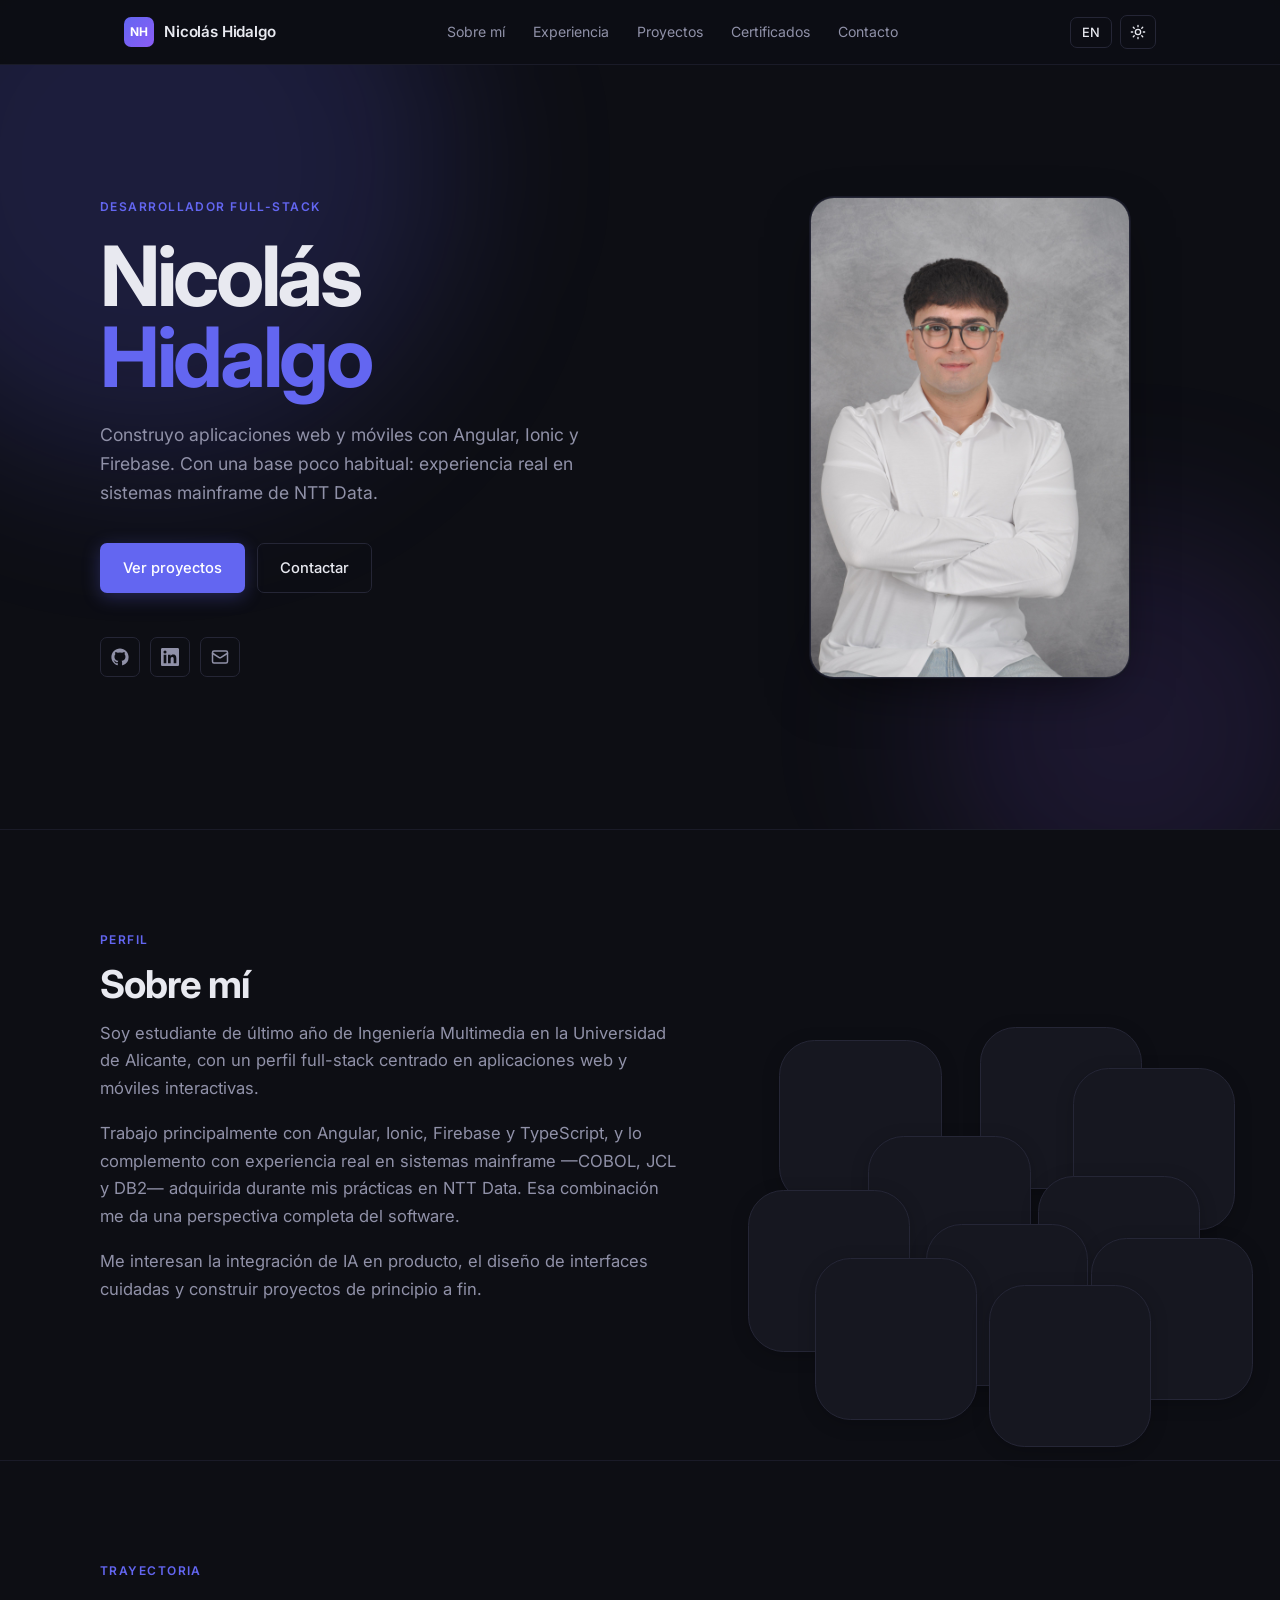
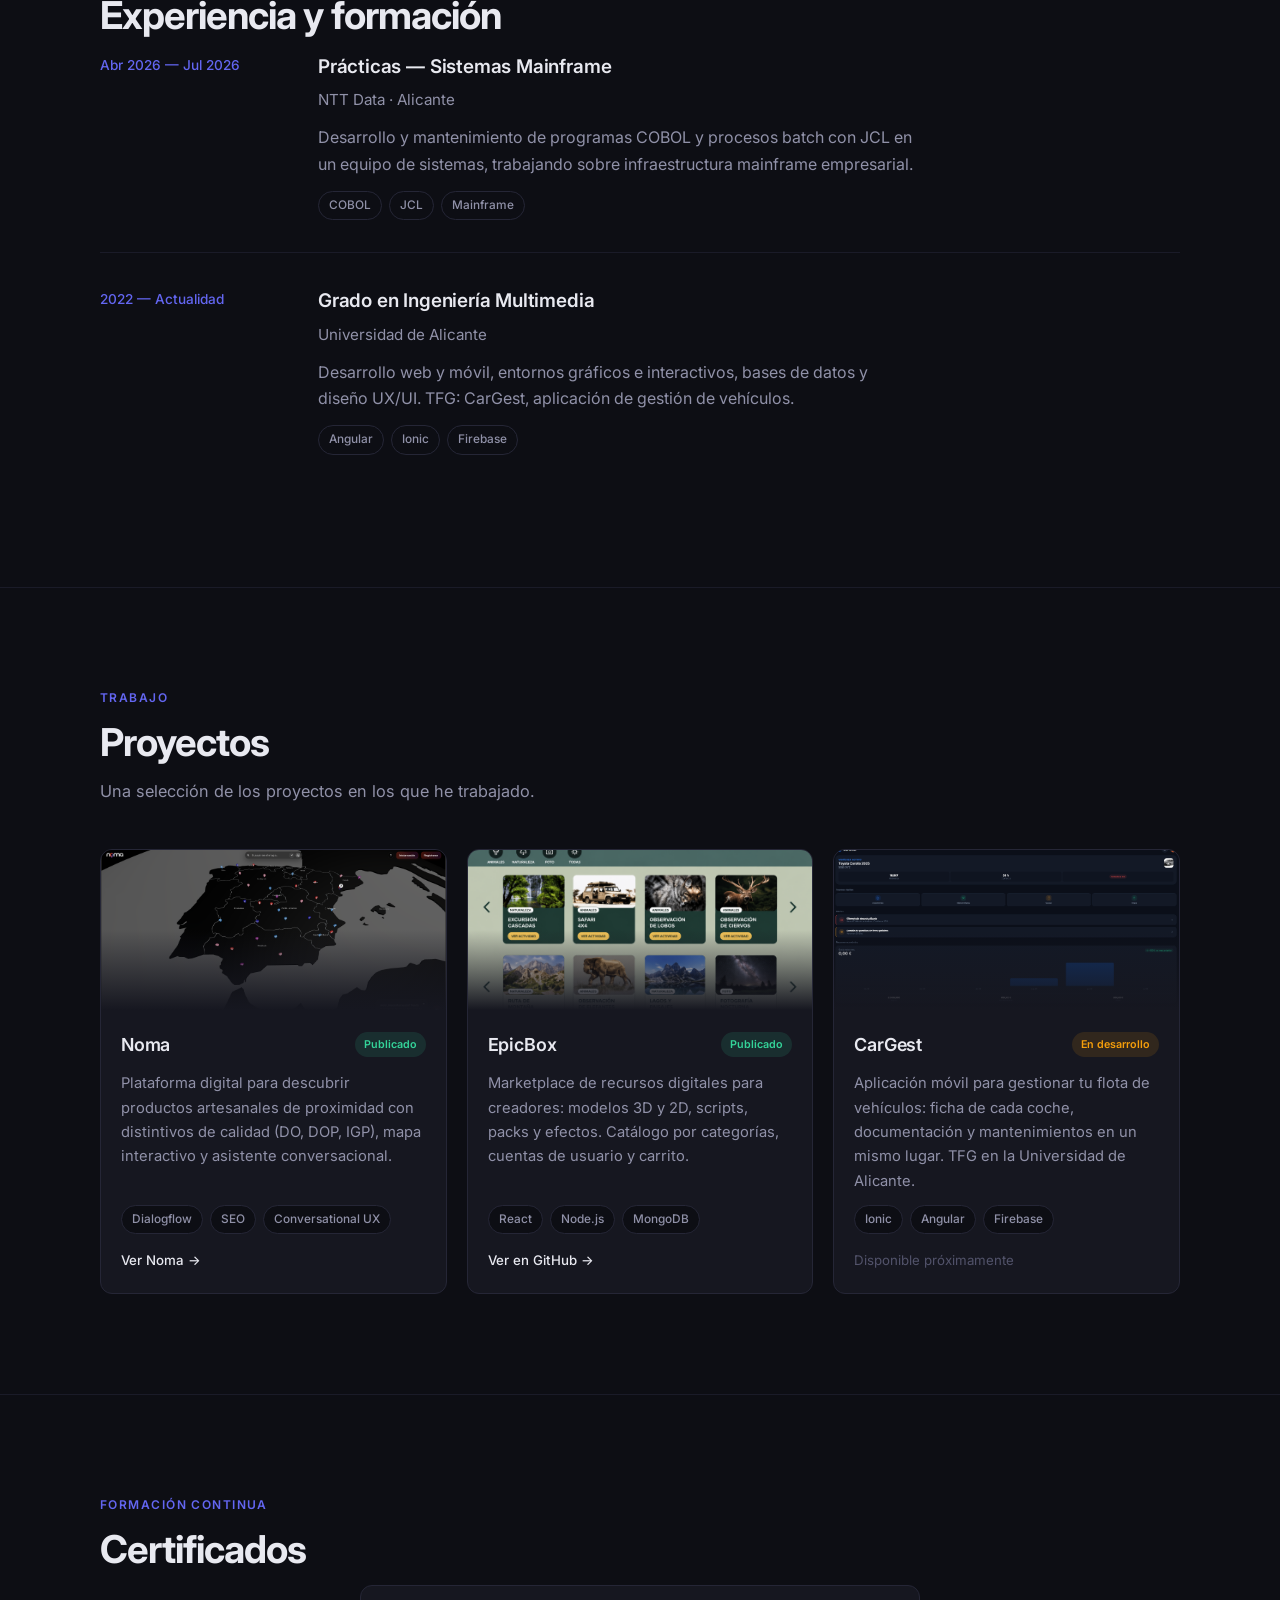
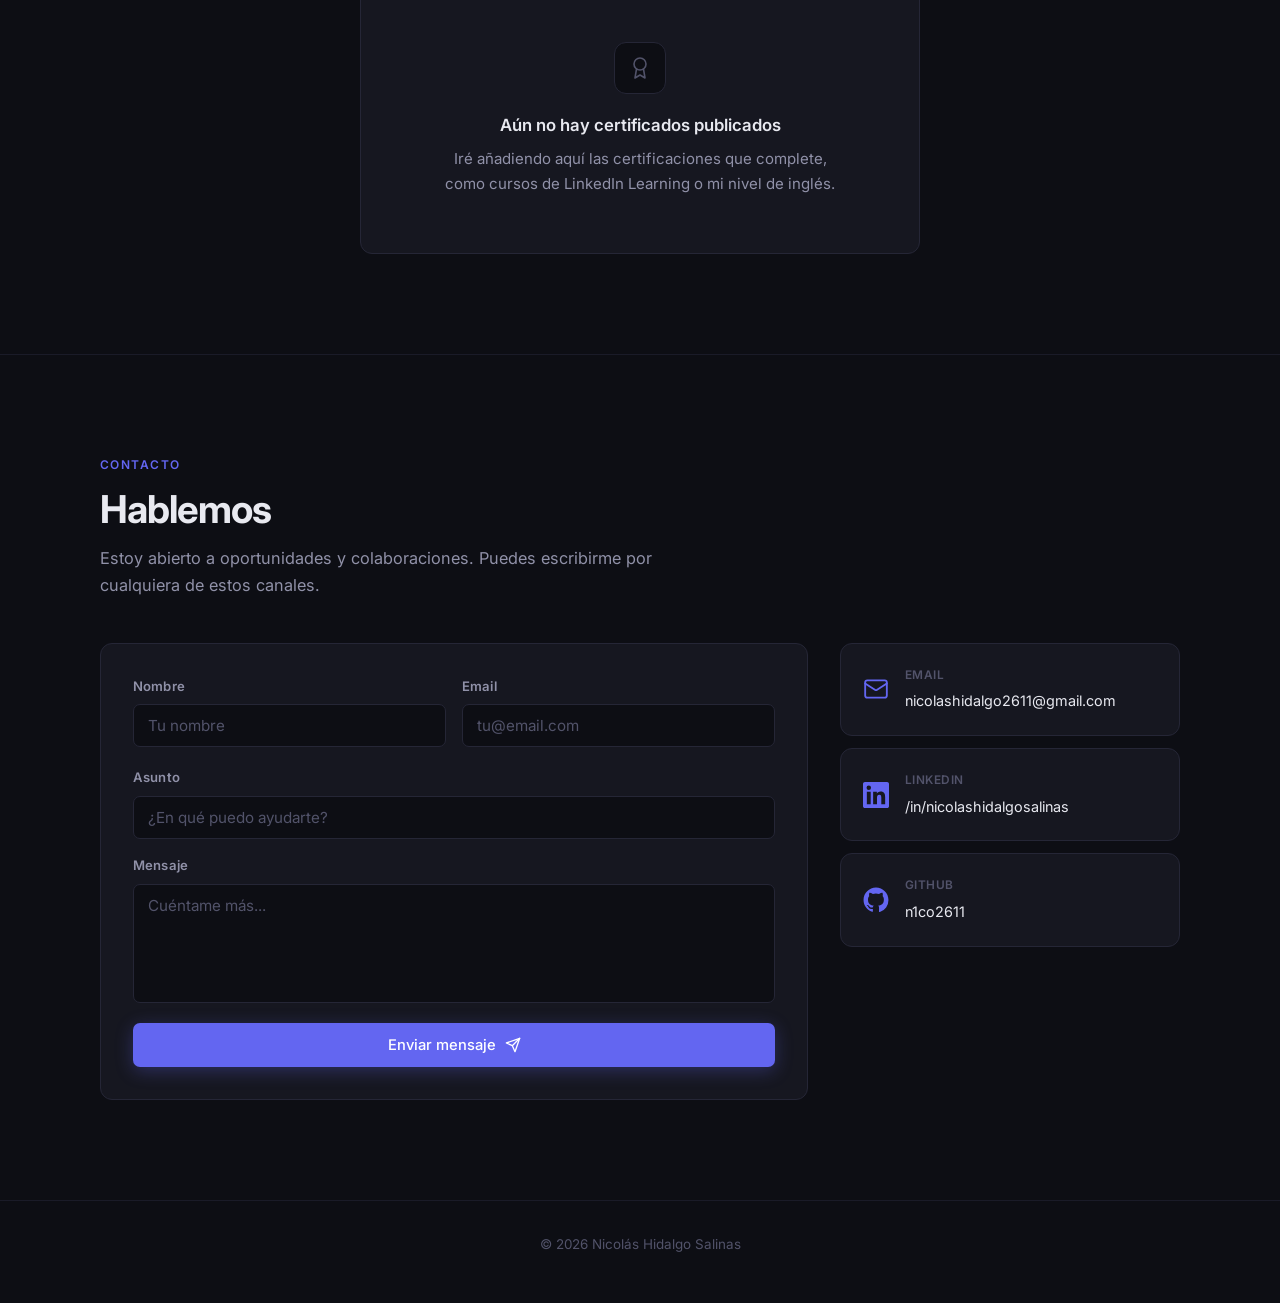
==== index.html @ bcf2bc81 "Merge branch 'main' of https://github.com/n1co2611/n1co2611.github.io" ====
<!DOCTYPE html>
<html lang="es" data-theme="dark">
<head>
<meta charset="UTF-8">
<meta name="viewport" content="width=device-width, initial-scale=1.0">
<title>Nicolás Hidalgo — Desarrollador Full-Stack</title>
<meta name="description" content="Portfolio de Nicolás Hidalgo Salinas, desarrollador full-stack. Angular, Ionic, Firebase, TypeScript y sistemas mainframe.">
<link rel="preconnect" href="https://fonts.googleapis.com">
<link rel="preconnect" href="https://fonts.gstatic.com" crossorigin>
<link href="https://fonts.googleapis.com/css2?family=Inter:ital,opsz,wght@0,14..32,400;0,14..32,500;0,14..32,600;0,14..32,700;1,14..32,400&display=swap" rel="stylesheet">
<link rel="stylesheet" href="styles.css">
<link rel="icon" type="image/svg+xml" href="data:image/svg+xml,%3Csvg xmlns='http://www.w3.org/2000/svg' viewBox='0 0 32 32'%3E%3Crect width='32' height='32' rx='8' fill='%2318181b'/%3E%3Ctext x='16' y='22' font-family='Inter,sans-serif' font-size='14' font-weight='700' fill='%23fafafa' text-anchor='middle'%3ENH%3C/text%3E%3C/svg%3E">
</head>
<body>

<a class="skip-link" href="#main">Saltar al contenido</a>

<header class="nav" id="nav">
  <div class="nav-inner">
    <a href="#top" class="nav-logo" aria-label="Inicio">
      <span class="nav-mono">NH</span>
      <span class="nav-name">Nicolás Hidalgo</span>
    </a>
    <nav class="nav-links" aria-label="Navegación principal">
      <a href="#about" data-i18n="nav.about">Sobre mí</a>
      <a href="#experience" data-i18n="nav.experience">Experiencia</a>
      <a href="#projects" data-i18n="nav.projects">Proyectos</a>
      <a href="#certificates" data-i18n="nav.certificates">Certificados</a>
      <a href="#contact" data-i18n="nav.contact">Contacto</a>
    </nav>
    <div class="nav-controls">
      <button id="lang-toggle" class="ctrl-btn" type="button" aria-label="Cambiar idioma"><span data-lang-label>EN</span></button>
      <button id="theme-toggle" class="ctrl-btn icon-btn" type="button" aria-label="Cambiar tema">
        <svg class="icon-sun" viewBox="0 0 24 24" fill="none" stroke="currentColor" stroke-width="2" stroke-linecap="round"><circle cx="12" cy="12" r="4"/><path d="M12 2v2M12 20v2M4.93 4.93l1.41 1.41M17.66 17.66l1.41 1.41M2 12h2M20 12h2M4.93 19.07l1.41-1.41M17.66 6.34l1.41-1.41"/></svg>
        <svg class="icon-moon" viewBox="0 0 24 24" fill="none" stroke="currentColor" stroke-width="2" stroke-linecap="round" stroke-linejoin="round"><path d="M21 12.79A9 9 0 1 1 11.21 3 7 7 0 0 0 21 12.79z"/></svg>
      </button>
      <button id="nav-toggle" class="ctrl-btn icon-btn nav-burger" type="button" aria-label="Abrir menú" aria-expanded="false">
        <svg viewBox="0 0 24 24" fill="none" stroke="currentColor" stroke-width="2" stroke-linecap="round"><path d="M3 6h18M3 12h18M3 18h18"/></svg>
      </button>
    </div>
  </div>
  <nav class="nav-links-mobile" id="nav-links-mobile" aria-label="Navegación móvil">
    <a href="#about" data-i18n="nav.about">Sobre mí</a>
    <a href="#experience" data-i18n="nav.experience">Experiencia</a>
    <a href="#projects" data-i18n="nav.projects">Proyectos</a>
    <a href="#certificates" data-i18n="nav.certificates">Certificados</a>
    <a href="#contact" data-i18n="nav.contact">Contacto</a>
  </nav>
</header>

<main id="main">

  <!-- HERO -->
  <section class="hero" id="top">
    <div class="hero-inner">
      <div class="hero-text animate-hero-text">
        <p class="eyebrow hero-eyebrow" data-i18n="hero.eyebrow">Desarrollador Full-Stack</p>
        <h1 class="hero-title">Nicolás<br><span class="hero-title-accent">Hidalgo</span></h1>
        <p class="hero-tagline" data-i18n="hero.tagline">Construyo aplicaciones web y móviles con Angular, Ionic y Firebase. Con una base poco habitual: experiencia real en sistemas mainframe de NTT Data.</p>
        <div class="hero-actions">
          <a href="#projects" class="btn btn-primary" data-i18n="hero.cta_projects">Ver proyectos</a>
          <a href="#contact" class="btn btn-outline" data-i18n="hero.cta_contact">Contactar</a>
        </div>
        <div class="hero-socials">
          <a href="https://github.com/n1co2611" target="_blank" rel="noopener noreferrer" aria-label="GitHub">
            <svg viewBox="0 0 24 24" fill="currentColor"><path d="M12 .5C5.65.5.5 5.65.5 12c0 5.09 3.29 9.4 7.86 10.93.57.1.78-.25.78-.55 0-.27-.01-1.17-.02-2.12-3.2.7-3.88-1.35-3.88-1.35-.52-1.33-1.28-1.68-1.28-1.68-1.04-.71.08-.7.08-.7 1.15.08 1.76 1.18 1.76 1.18 1.02 1.75 2.68 1.25 3.33.95.1-.74.4-1.25.72-1.53-2.55-.29-5.23-1.28-5.23-5.7 0-1.26.45-2.29 1.18-3.1-.12-.29-.51-1.46.11-3.04 0 0 .96-.31 3.16 1.18a10.9 10.9 0 0 1 5.75 0c2.2-1.49 3.16-1.18 3.16-1.18.62 1.58.23 2.75.11 3.04.74.81 1.18 1.84 1.18 3.1 0 4.43-2.69 5.41-5.25 5.69.41.36.78 1.08.78 2.17 0 1.57-.01 2.83-.01 3.22 0 .3.21.66.79.55A11.5 11.5 0 0 0 23.5 12C23.5 5.65 18.35.5 12 .5Z"/></svg>
          </a>
          <a href="https://www.linkedin.com/in/nicolashidalgosalinas" target="_blank" rel="noopener noreferrer" aria-label="LinkedIn">
            <svg viewBox="0 0 24 24" fill="currentColor"><path d="M20.45 20.45h-3.55v-5.57c0-1.33-.02-3.03-1.85-3.03-1.85 0-2.14 1.44-2.14 2.94v5.66H9.36V9h3.41v1.56h.05c.48-.9 1.63-1.85 3.36-1.85 3.6 0 4.27 2.37 4.27 5.45v6.29ZM5.34 7.43a2.06 2.06 0 1 1 0-4.12 2.06 2.06 0 0 1 0 4.12ZM7.11 20.45H3.56V9h3.55v11.45ZM22.22 0H1.77C.79 0 0 .77 0 1.73v20.54C0 23.23.79 24 1.77 24h20.45c.98 0 1.78-.77 1.78-1.73V1.73C24 .77 23.2 0 22.22 0Z"/></svg>
          </a>
          <a href="#contact" aria-label="Contacto">
            <svg viewBox="0 0 24 24" fill="none" stroke="currentColor" stroke-width="2" stroke-linecap="round" stroke-linejoin="round"><rect x="2" y="4" width="20" height="16" rx="2"/><path d="m22 7-8.97 5.7a1.94 1.94 0 0 1-2.06 0L2 7"/></svg>
          </a>
        </div>
      </div>

      <div class="hero-photo animate-hero-photo">
        <div class="photo-frame">
          <img src="img/perfil.png" alt="Nicolás Hidalgo">
        </div>
      </div>
    </div>
  </section>

  <!-- ABOUT -->
  <section class="section" id="about">
    <div class="section-inner">
      <p class="eyebrow reveal">Perfil</p>
      <h2 class="section-title reveal" data-i18n="about.title">Sobre mí</h2>
      <div class="about-grid">
        <div class="about-copy reveal">
          <p data-i18n="about.p1">Soy estudiante de último año de Ingeniería Multimedia en la Universidad de Alicante, con un perfil full-stack centrado en aplicaciones web y móviles interactivas.</p>
          <p data-i18n="about.p2">Trabajo principalmente con Angular, Ionic, Firebase y TypeScript, y lo complemento con experiencia real en sistemas mainframe —COBOL, JCL y DB2— adquirida durante mis prácticas en NTT Data. Esa combinación me da una perspectiva completa del software.</p>
          <p data-i18n="about.p3">Me interesan la integración de IA en producto, el diseño de interfaces cuidadas y construir proyectos de principio a fin.</p>
        </div>
        <div class="tech-bubble-wrap reveal" aria-label="Tecnologías">
          <div class="tech-bubble" style="--s:68px;--x:10%;--y:6%"  title="Angular">
            <svg viewBox="0 0 24 24" xmlns="http://www.w3.org/2000/svg"><path d="M9.931 12.645h4.138l-2.07-4.908m0-7.737L.68 3.982l1.726 14.771L12 24l9.586-5.243 1.728-14.771z" fill="#dd1b16"/><path d="M12 .0L12 24l9.585-5.243 1.728-14.771z" fill="#c3160a"/><path d="M11.998 3.158L7.952 13.2H9.41l.804-2.008h3.572l.803 2.008h1.457zm.001 3.809l1.32 3.124h-2.64z" fill="#fff"/></svg>
          </div>
          <div class="tech-bubble" style="--s:58px;--x:55%;--y:2%"  title="React">
            <svg viewBox="0 0 24 24" xmlns="http://www.w3.org/2000/svg"><circle cx="12" cy="11.245" r="1.785" fill="#61dafb"/><path d="M7.002 14.794l-.395-.101c-2.934-.741-4.607-2.017-4.607-3.447s1.673-2.706 4.607-3.447l.395-.101.111.391a28.958 28.958 0 0 0 1.136 3.057 28.964 28.964 0 0 0-1.136 3.057l-.111.391zm.577-6.09c-2.341.623-3.761 1.617-3.761 2.642s1.42 2.019 3.761 2.642a29.742 29.742 0 0 1 1.023-2.642 29.742 29.742 0 0 1-1.023-2.642zm9.419 6.09l-.111-.391a28.964 28.964 0 0 0-1.136-3.057 28.958 28.958 0 0 0 1.136-3.057l.111-.391.395.101c2.934.741 4.607 2.017 4.607 3.447s-1.673 2.706-4.607 3.447l-.395.101zm-.577-6.09a29.742 29.742 0 0 1-1.023 2.642 29.742 29.742 0 0 1 1.023 2.642c2.341-.623 3.761-1.617 3.761-2.642s-1.42-2.019-3.761-2.642zm-9.997 7.439l-.274-.333c-1.832-2.226-2.637-4.316-2.189-5.629.448-1.313 2.411-2.027 5.327-1.968l.407.009-.034.407a29.065 29.065 0 0 0 0 3.24l.034.407-.407.009c-2.916.059-4.879-.655-5.327-1.968l.463-.142zm.736-6.43c-2.328.126-3.766.84-4.004 1.556-.238.715.575 2.21 2.338 3.688a30.39 30.39 0 0 1 .073-2.55 30.39 30.39 0 0 1-.407-2.694zm9.258 6.43l-.463-.142c.448-1.313 2.411-2.027 5.327-1.968l.407.009-.034.407c.023.537.035 1.08.035 1.62s-.012 1.083-.035 1.62l-.034.407-.407.009c-2.916.059-4.879-.655-5.327-1.968zm.736-6.43a30.39 30.39 0 0 1-.407 2.694 30.39 30.39 0 0 1 .073 2.55c1.763-1.478 2.576-2.973 2.338-3.688-.238-.716-1.676-1.43-4.004-1.556zM8.098 16.85l-.111-.391a28.964 28.964 0 0 1-1.136-3.057 28.958 28.958 0 0 1 1.136-3.057l.111-.391.395.101c2.934.741 4.607 2.017 4.607 3.447s-1.673 2.706-4.607 3.447l-.395.101zm.577-6.09a29.742 29.742 0 0 0-1.023 2.642A29.742 29.742 0 0 0 8.675 16.044c2.341-.623 3.761-1.617 3.761-2.642s-1.42-2.019-3.761-2.642z" fill="#61dafb"/></svg>
          </div>
          <div class="tech-bubble" style="--s:74px;--x:76%;--y:14%" title="TypeScript">
            <svg viewBox="0 0 24 24" xmlns="http://www.w3.org/2000/svg"><rect width="24" height="24" rx="3" fill="#3178c6"/><path d="M13.5 15.5v1.6c.4.2.9.4 1.4.5.6.1 1.1.2 1.7.2.6 0 1.1-.1 1.6-.2.5-.1.9-.3 1.3-.6.4-.3.6-.6.8-1 .2-.4.3-.9.3-1.5 0-.4-.1-.8-.2-1.1-.1-.3-.3-.6-.6-.9-.3-.3-.6-.5-1-.7-.4-.2-.8-.4-1.3-.6-.4-.1-.7-.3-1-.4-.3-.1-.5-.3-.7-.4-.2-.1-.3-.3-.4-.4-.1-.2-.1-.3-.1-.5 0-.2 0-.3.1-.5.1-.1.2-.3.3-.3.1-.1.3-.2.5-.2.2-.1.4-.1.6-.1.2 0 .4 0 .6.1.2 0 .4.1.6.2.2.1.4.2.5.3.2.1.3.2.4.3V9.1c-.3-.2-.7-.3-1.1-.4-.4-.1-.9-.1-1.4-.1-.6 0-1.1.1-1.5.2-.5.1-.9.3-1.2.6-.3.3-.6.6-.8 1-.2.4-.3.9-.3 1.4 0 .7.2 1.3.6 1.8.4.5 1 .9 1.8 1.2.4.2.8.3 1.1.5.3.1.6.3.8.4.2.2.4.3.5.5.1.2.2.4.2.6 0 .2 0 .4-.1.5-.1.2-.2.3-.4.4-.2.1-.3.2-.6.2-.2.1-.4.1-.7.1-.5 0-1-.1-1.5-.3-.4-.3-.8-.5-1.1-.8zm-4.3-6.1H6V7.9h9v1.5h-3.2V18h-2.6z" fill="#fff"/></svg>
          </div>
          <div class="tech-bubble" style="--s:54px;--x:30%;--y:34%" title="Ionic">
            <svg viewBox="0 0 24 24" xmlns="http://www.w3.org/2000/svg"><path d="M12 0C5.372 0 0 5.372 0 12s5.372 12 12 12 12-5.372 12-12S18.628 0 12 0zm0 21.6A9.6 9.6 0 1 1 12 2.4a9.6 9.6 0 0 1 0 19.2zm3.43-13.693a1.257 1.257 0 1 1-2.514 0 1.257 1.257 0 0 1 2.514 0zM12 7.2a4.8 4.8 0 1 0 0 9.6 4.8 4.8 0 0 0 0-9.6zm0 7.68a2.88 2.88 0 1 1 0-5.76 2.88 2.88 0 0 1 0 5.76z" fill="#3880ff"/></svg>
          </div>
          <div class="tech-bubble" style="--s:70px;--x:3%;--y:50%"  title="Firebase">
            <svg viewBox="0 0 24 24" xmlns="http://www.w3.org/2000/svg"><path d="M3.89 15.672L6.255.461A.542.542 0 0 1 7.27.289L9.613 4.9 3.89 15.672zm16.794 3.692l-2.972-18.15a.54.54 0 0 0-.27-.288.534.534 0 0 0-.38-.044l-2.3.604 6.185 10.898-.263 6.98zM3.89 15.672l7.302 4.213a1.56 1.56 0 0 0 1.524 0l7.968-4.594-11.49-6.577zm10.306-11.77L9.613 4.9l4.583 8.072 4.414-7.784z" fill="#ffca28"/><path d="M3.89 15.672l7.302 4.213a1.56 1.56 0 0 0 1.524 0l7.968-4.594-11.49-6.577z" fill="#ffa000"/></svg>
          </div>
          <div class="tech-bubble" style="--s:60px;--x:68%;--y:46%" title="Node.js">
            <svg viewBox="0 0 24 24" xmlns="http://www.w3.org/2000/svg"><path d="M12 21.985c-.275 0-.532-.074-.772-.202l-2.439-1.448c-.365-.203-.182-.277-.072-.314.496-.165.588-.201 1.101-.493.056-.027.129-.015.185.016l1.87 1.108c.073.036.166.036.228 0l7.285-4.207c.073-.036.118-.11.118-.191V7.768c0-.083-.045-.155-.12-.194l-7.283-4.202a.214.214 0 0 0-.227 0L4.59 7.574c-.073.04-.12.113-.12.194v8.408c0 .083.047.154.12.194l1.994 1.152c1.084.541 1.748-.096 1.748-.735V8.733c0-.12.093-.214.214-.214h.922c.118 0 .213.094.213.214v8.054c0 1.435-.785 2.271-2.147 2.271-.421 0-.75 0-1.677-.453l-1.911-1.099A1.54 1.54 0 0 1 3.18 16.18V7.768c0-.554.295-1.066.772-1.344l7.285-4.21a1.592 1.592 0 0 1 1.539 0l7.285 4.21c.478.278.772.79.772 1.344v8.412c0 .554-.294 1.064-.772 1.342l-7.285 4.21a1.524 1.524 0 0 1-.776.253z" fill="#339933"/></svg>
          </div>
          <div class="tech-bubble" style="--s:52px;--x:43%;--y:60%" title="MongoDB">
            <svg viewBox="0 0 24 24" xmlns="http://www.w3.org/2000/svg"><path d="M17.193 9.555c-1.264-5.58-4.252-7.414-4.573-8.115-.28-.394-.53-.954-.735-1.44-.036.495-.055.685-.523 1.184-.723.566-4.438 3.682-4.74 10.02-.282 5.912 4.27 9.435 4.888 9.884l.07.05A73.49 73.49 0 0 1 11.91 24h.481c.114-1.032.284-2.056.51-3.07.417-.296.604-.463.85-.693a11.342 11.342 0 0 0 3.639-8.464c.01-.814-.103-1.662-.197-2.218zm-5.336 8.195s0-8.291.275-8.29c.213 0 .49 10.695.49 10.695-.381-.045-.765-1.76-.765-2.405z" fill="#47a248"/></svg>
          </div>
          <div class="tech-bubble" style="--s:62px;--x:80%;--y:64%" title="Git">
            <svg viewBox="0 0 24 24" xmlns="http://www.w3.org/2000/svg"><path d="M23.546 10.93L13.067.452c-.604-.603-1.582-.603-2.188 0L8.708 2.627l2.76 2.76c.645-.215 1.379-.07 1.889.441.516.515.658 1.258.438 1.9l2.658 2.66c.645-.223 1.387-.078 1.9.435.721.72.721 1.884 0 2.604-.719.719-1.881.719-2.6 0-.539-.541-.674-1.337-.404-1.996L12.86 8.955v6.525c.176.086.342.203.488.348.713.721.713 1.883 0 2.6-.719.721-1.889.721-2.609 0-.719-.719-.719-1.879 0-2.598.182-.18.387-.316.605-.406V8.835c-.217-.091-.424-.222-.605-.406-.545-.547-.676-1.342-.396-2.009L7.636 3.7.45 10.881c-.6.605-.6 1.584 0 2.189l10.48 10.477c.604.604 1.582.604 2.186 0l10.43-10.43c.605-.603.605-1.582 0-2.187" fill="#f05032"/></svg>
          </div>
          <div class="tech-bubble" style="--s:56px;--x:18%;--y:70%" title="Java">
            <svg viewBox="0 0 24 24" xmlns="http://www.w3.org/2000/svg"><path d="M8.851 18.56s-.917.534.653.714c1.902.218 2.874.187 4.969-.211 0 0 .552.346 1.321.646-4.699 2.013-10.633-.118-6.943-1.149zm-.745-3.137s-1.028.761.542.924c2.032.209 3.636.227 6.413-.308 0 0 .384.389.987.602-5.679 1.661-12.007.13-7.942-1.218zm4.84-5.228c1.158 1.333-.304 2.533-.304 2.533s2.939-1.518 1.589-3.418c-1.261-1.772-2.228-2.652 3.007-5.688 0-.001-8.216 2.051-4.292 6.573zm6.538 11.56s.679.559-.747.991c-2.712.822-11.288 1.069-13.669.033-.856-.373.75-.89 1.254-.998.527-.114.828-.093.828-.093-.953-.671-6.156 1.317-2.643 1.887 9.58 1.553 17.462-.7 14.977-1.82zm-8.693-8.894s-4.362 1.036-1.544 1.412c1.189.159 3.561.123 5.77-.062 1.806-.152 3.618-.477 3.618-.477s-.637.272-1.098.587c-4.429 1.165-12.986.623-10.522-.568 2.082-1.006 3.776-.892 3.776-.892zm7.824 7.374c4.503-2.34 2.421-4.589.968-4.285-.355.074-.515.138-.515.138s.132-.207.385-.297c2.875-1.011 5.086 2.981-.928 4.562 0-.001.07-.062.09-.118zM14.401 0s2.494 2.494-2.365 6.33c-3.896 3.077-.888 4.832-.001 6.836-2.274-2.053-3.943-3.858-2.824-5.543 1.646-2.469 6.209-3.666 5.19-7.623zm-4.667 23.924c4.322.277 10.959-.153 11.116-2.198 0 0-.302.775-3.572 1.391-3.688.694-8.239.613-10.937.168 0-.001.553.457 3.393.639z" fill="#007396"/></svg>
          </div>
          <div class="tech-bubble" style="--s:50px;--x:57%;--y:78%" title="Figma">
            <svg viewBox="0 0 24 24" xmlns="http://www.w3.org/2000/svg"><path d="M15.852 8.981h-4.588V0h4.588c2.476 0 4.49 2.014 4.49 4.49s-2.014 4.491-4.49 4.491zm-4.588 0H6.676c-2.476 0-4.49-2.014-4.49-4.49S4.2 0 6.676 0h4.588v8.981zm0 8.518H6.676c-2.476 0-4.49-2.015-4.49-4.491S4.2 8.517 6.676 8.517h4.588v8.982zm4.588.001c-2.476 0-4.49-2.015-4.49-4.491s2.014-4.491 4.49-4.491 4.49 2.015 4.49 4.491-2.014 4.491-4.49 4.491zm-4.589 4.489c0 2.476-2.014 4.49-4.489 4.49-2.476 0-4.49-2.014-4.49-4.49s2.014-4.49 4.49-4.49h4.489v4.49z" fill="#f24e1e"/></svg>
          </div>
        </div>
      </div>
    </div>
  </section>

  <!-- EXPERIENCE -->
  <section class="section" id="experience">
    <div class="section-inner">
      <p class="eyebrow reveal" data-i18n="exp.eyebrow">Trayectoria</p>
      <h2 class="section-title reveal" data-i18n="exp.title">Experiencia y formación</h2>
      <div class="exp-list">
        <article class="exp-item reveal">
          <div class="exp-date" data-i18n="exp.ntt.date">Abr 2026 — Jul 2026</div>
          <div class="exp-body">
            <h3 class="exp-role" data-i18n="exp.ntt.role">Prácticas — Sistemas Mainframe</h3>
            <p class="exp-org">NTT Data · Alicante</p>
            <p class="exp-desc" data-i18n="exp.ntt.desc">Desarrollo y mantenimiento de programas COBOL y procesos batch con JCL en un equipo de sistemas, trabajando sobre infraestructura mainframe empresarial.</p>
            <div class="tags tags-sm"><span class="tag">COBOL</span><span class="tag">JCL</span><span class="tag">Mainframe</span></div>
          </div>
        </article>
        <article class="exp-item reveal">
          <div class="exp-date" data-i18n="exp.uni.date">2022 — Actualidad</div>
          <div class="exp-body">
            <h3 class="exp-role" data-i18n="exp.uni.role">Grado en Ingeniería Multimedia</h3>
            <p class="exp-org">Universidad de Alicante</p>
            <p class="exp-desc" data-i18n="exp.uni.desc">Desarrollo web y móvil, entornos gráficos e interactivos, bases de datos y diseño UX/UI. TFG: CarGest, aplicación de gestión de vehículos.</p>
            <div class="tags tags-sm"><span class="tag">Angular</span><span class="tag">Ionic</span><span class="tag">Firebase</span></div>
          </div>
        </article>
      </div>
    </div>
  </section>

  <!-- PROJECTS -->
  <section class="section" id="projects">
    <div class="section-inner">
      <p class="eyebrow reveal" data-i18n="proj.eyebrow">Trabajo</p>
      <h2 class="section-title reveal" data-i18n="proj.title">Proyectos</h2>
      <p class="section-subtitle reveal" data-i18n="proj.subtitle">Una selección de los proyectos en los que he trabajado.</p>
      <div class="project-grid">

        <article class="project-card reveal">
          <div class="project-img project-img-noma">
            <img src="img/noma.png" alt="Noma">
          </div>
          <div class="project-card-body">
            <div class="project-card-head"><h3>Noma</h3><span class="status-pill status-live" data-i18n="proj.status.live">Publicado</span></div>
            <p data-i18n="proj.noma.desc">Plataforma digital para descubrir productos artesanales de proximidad con distintivos de calidad (DO, DOP, IGP), mapa interactivo y asistente conversacional.</p>
            <div class="tags tags-sm"><span class="tag">Dialogflow</span><span class="tag">SEO</span><span class="tag">Conversational UX</span></div>
            <div class="project-card-links"><a href="https://noma.ovh" target="_blank" rel="noopener noreferrer" data-i18n="proj.link.noma">Ver Noma →</a></div>
          </div>
        </article>

        <article class="project-card reveal">
          <div class="project-img project-img-epicbox">
            <img src="img/epicbox.png" alt="EpicBox">
          </div>
          <div class="project-card-body">
            <div class="project-card-head"><h3>EpicBox</h3><span class="status-pill status-live" data-i18n="proj.status.live">Publicado</span></div>
            <p data-i18n="proj.epicbox.desc">Marketplace de recursos digitales para creadores: modelos 3D y 2D, scripts, packs y efectos. Catálogo por categorías, cuentas de usuario y carrito.</p>
            <div class="tags tags-sm"><span class="tag">React</span><span class="tag">Node.js</span><span class="tag">MongoDB</span></div>
            <div class="project-card-links"><a href="https://github.com/n1co2611/EpicBox" target="_blank" rel="noopener noreferrer" data-i18n="proj.link.github">Ver en GitHub →</a></div>
          </div>
        </article>

        <article class="project-card reveal">
          <div class="project-img project-img-cargest">
            <img src="img/cargest.png" alt="CarGest">
          </div>
          <div class="project-card-body">
            <div class="project-card-head"><h3>CarGest</h3><span class="status-pill status-progress" data-i18n="proj.status.progress">En desarrollo</span></div>
            <p data-i18n="proj.cargest.desc">Aplicación móvil para gestionar tu flota de vehículos: ficha de cada coche, documentación y mantenimientos en un mismo lugar. TFG en la Universidad de Alicante.</p>
            <div class="tags tags-sm"><span class="tag">Ionic</span><span class="tag">Angular</span><span class="tag">Firebase</span></div>
            <div class="project-card-links"><span class="link-disabled" data-i18n="proj.link.soon">Disponible próximamente</span></div>
          </div>
        </article>

      </div>
    </div>
  </section>

  <!-- CERTIFICATES -->
  <section class="section" id="certificates">
    <div class="section-inner">
      <p class="eyebrow reveal" data-i18n="cert.eyebrow">Formación continua</p>
      <h2 class="section-title reveal" data-i18n="cert.title">Certificados</h2>
      <div class="empty-state reveal">
        <div class="empty-icon" aria-hidden="true">
          <svg viewBox="0 0 24 24" fill="none" stroke="currentColor" stroke-width="1.6" stroke-linecap="round" stroke-linejoin="round"><path d="M15.477 12.89 17 22l-5-3-5 3 1.523-9.11"/><circle cx="12" cy="8" r="6"/></svg>
        </div>
        <p class="empty-title" data-i18n="cert.empty.title">Aún no hay certificados publicados</p>
        <p class="empty-desc" data-i18n="cert.empty.desc">Iré añadiendo aquí las certificaciones que complete, como cursos de LinkedIn Learning o mi nivel de inglés.</p>
      </div>
    </div>
  </section>

  <!-- CONTACT -->
  <section class="section" id="contact">
    <div class="section-inner">
      <p class="eyebrow reveal" data-i18n="contact.eyebrow">Contacto</p>
      <h2 class="section-title reveal" data-i18n="contact.title">Hablemos</h2>
      <p class="section-subtitle reveal" data-i18n="contact.subtitle">Estoy abierto a oportunidades y colaboraciones. Escríbeme directamente o por cualquiera de estos canales.</p>

      <div class="contact-layout">
        <!-- Formulario -->
        <div class="contact-form-wrap reveal">
          <form id="contact-form" action="https://formspree.io/f/mvzjyprd" method="POST" novalidate>
            <div class="form-row">
              <div class="form-field">
                <label for="contact-name" data-i18n="form.name">Nombre</label>
                <input type="text" id="contact-name" name="name" required autocomplete="name" data-i18n-placeholder="form.name_ph" placeholder="Tu nombre">
              </div>
              <div class="form-field">
                <label for="contact-email" data-i18n="form.email">Email</label>
                <input type="email" id="contact-email" name="email" required autocomplete="email" data-i18n-placeholder="form.email_ph" placeholder="tu@email.com">
              </div>
            </div>
            <div class="form-field">
              <label for="contact-subject" data-i18n="form.subject">Asunto</label>
              <input type="text" id="contact-subject" name="subject" required data-i18n-placeholder="form.subject_ph" placeholder="¿En qué puedo ayudarte?">
            </div>
            <div class="form-field">
              <label for="contact-message" data-i18n="form.message">Mensaje</label>
              <textarea id="contact-message" name="message" rows="5" required data-i18n-placeholder="form.message_ph" placeholder="Cuéntame más..."></textarea>
            </div>
            <button type="submit" class="btn btn-primary btn-submit">
              <span class="btn-label" data-i18n="form.send">Enviar mensaje</span>
              <svg class="btn-icon" viewBox="0 0 24 24" fill="none" stroke="currentColor" stroke-width="2" stroke-linecap="round" stroke-linejoin="round"><path d="M22 2 11 13"/><path d="M22 2 15 22 11 13 2 9l20-7z"/></svg>
            </button>
            <p class="form-success" id="form-success" data-i18n="form.success">¡Mensaje enviado! Te responderé pronto.</p>
            <p class="form-error" id="form-error" data-i18n="form.error">Algo fue mal. Inténtalo de nuevo o escríbeme directamente.</p>
          </form>
        </div>

        <!-- Canales -->
        <div class="contact-side">
          <a class="contact-card reveal" href="mailto:nicolashidalgo2611@gmail.com">
            <svg viewBox="0 0 24 24" fill="none" stroke="currentColor" stroke-width="1.7" stroke-linecap="round" stroke-linejoin="round"><rect x="2" y="4" width="20" height="16" rx="2"/><path d="m22 7-8.97 5.7a1.94 1.94 0 0 1-2.06 0L2 7"/></svg>
            <div><p class="contact-card-label">Email</p><p class="contact-card-value">nicolashidalgo2611@gmail.com</p></div>
          </a>
          <a class="contact-card reveal" href="https://www.linkedin.com/in/nicolashidalgosalinas" target="_blank" rel="noopener noreferrer">
            <svg viewBox="0 0 24 24" fill="currentColor"><path d="M20.45 20.45h-3.55v-5.57c0-1.33-.02-3.03-1.85-3.03-1.85 0-2.14 1.44-2.14 2.94v5.66H9.36V9h3.41v1.56h.05c.48-.9 1.63-1.85 3.36-1.85 3.6 0 4.27 2.37 4.27 5.45v6.29ZM5.34 7.43a2.06 2.06 0 1 1 0-4.12 2.06 2.06 0 0 1 0 4.12ZM7.11 20.45H3.56V9h3.55v11.45ZM22.22 0H1.77C.79 0 0 .77 0 1.73v20.54C0 23.23.79 24 1.77 24h20.45c.98 0 1.78-.77 1.78-1.73V1.73C24 .77 23.2 0 22.22 0Z"/></svg>
            <div><p class="contact-card-label">LinkedIn</p><p class="contact-card-value">/in/nicolashidalgosalinas</p></div>
          </a>
          <a class="contact-card reveal" href="https://github.com/n1co2611" target="_blank" rel="noopener noreferrer">
            <svg viewBox="0 0 24 24" fill="currentColor"><path d="M12 .5C5.65.5.5 5.65.5 12c0 5.09 3.29 9.4 7.86 10.93.57.1.78-.25.78-.55 0-.27-.01-1.17-.02-2.12-3.2.7-3.88-1.35-3.88-1.35-.52-1.33-1.28-1.68-1.28-1.68-1.04-.71.08-.7.08-.7 1.15.08 1.76 1.18 1.76 1.18 1.02 1.75 2.68 1.25 3.33.95.1-.74.4-1.25.72-1.53-2.55-.29-5.23-1.28-5.23-5.7 0-1.26.45-2.29 1.18-3.1-.12-.29-.51-1.46.11-3.04 0 0 .96-.31 3.16 1.18a10.9 10.9 0 0 1 5.75 0c2.2-1.49 3.16-1.18 3.16-1.18.62 1.58.23 2.75.11 3.04.74.81 1.18 1.84 1.18 3.1 0 4.43-2.69 5.41-5.25 5.69.41.36.78 1.08.78 2.17 0 1.57-.01 2.83-.01 3.22 0 .3.21.66.79.55A11.5 11.5 0 0 0 23.5 12C23.5 5.65 18.35.5 12 .5Z"/></svg>
            <div><p class="contact-card-label">GitHub</p><p class="contact-card-value">n1co2611</p></div>
          </a>
        </div>
      </div>
    </div>
  </section>

</main>

<footer class="footer">
  <p>© <span id="year"></span> Nicolás Hidalgo Salinas</p>
</footer>

<script src="script.js"></script>
</body>
</html>
---- styles.css ----
/* ============================================================
   TOKENS
   ============================================================ */
:root {
  --font-sans: 'Inter', -apple-system, BlinkMacSystemFont, sans-serif;
  --radius: 12px;
  --radius-sm: 7px;
  --radius-full: 999px;
  --ease: cubic-bezier(.16,.84,.44,1);
  --ease-spring: cubic-bezier(.34,1.4,.64,1);
  --nav-h: 64px;
  --maxw: 1080px;
  --accent: #6366f1;
  --accent-dim: rgba(99,102,241,.15);
  --accent-glow: rgba(99,102,241,.3);
}

/* DARK — slate-tinted, not pure black */
:root, [data-theme="dark"] {
  --bg: #0d0e14;
  --bg2: #11121a;
  --surface: #161720;
  --surface-hover: #1c1d28;
  --border: #252636;
  --border-sub: #1a1b28;
  --fg: #e8e9f0;
  --muted: #9091a8;
  --faint: #52536a;
  --primary: var(--accent);
  --primary-fg: #fff;
  --shadow: 0 20px 60px -20px rgba(0,0,0,.7);
  --live: #34d399;
  --live-bg: rgba(52,211,153,.12);
  --progress: #f59e0b;
  --progress-bg: rgba(245,158,11,.12);
  --photo-bg: #1a1b28;
  --photo-circle: #252636;
  --photo-text: #52536a;
  /* hero gradient blob */
  --blob1: rgba(99,102,241,.18);
  --blob2: rgba(139,92,246,.12);
}

/* LIGHT — warm off-white, not pure white */
[data-theme="light"] {
  --bg: #f5f4f0;
  --bg2: #eeede8;
  --surface: #ffffff;
  --surface-hover: #f9f8f5;
  --border: #dddbd4;
  --border-sub: #e8e6e0;
  --fg: #1a1917;
  --muted: #5f5d57;
  --faint: #a8a69f;
  --primary: var(--accent);
  --primary-fg: #fff;
  --shadow: 0 20px 60px -25px rgba(30,28,20,.2);
  --live: #059669;
  --live-bg: rgba(5,150,105,.1);
  --progress: #b45309;
  --progress-bg: rgba(180,83,9,.1);
  --photo-bg: #e8e6e0;
  --photo-circle: #d5d3cc;
  --photo-text: #a8a69f;
  --blob1: rgba(99,102,241,.1);
  --blob2: rgba(139,92,246,.07);
  --accent: #4f46e5;
  --accent-dim: rgba(79,70,229,.12);
  --accent-glow: rgba(79,70,229,.2);
}

/* ============================================================
   RESET
   ============================================================ */
* { box-sizing: border-box; margin: 0; padding: 0; }
html { scroll-behavior: smooth; scroll-padding-top: calc(var(--nav-h) + 20px); }
body {
  background: var(--bg); color: var(--fg);
  font-family: var(--font-sans); font-size: 16px; line-height: 1.65;
  -webkit-font-smoothing: antialiased;
  transition: background .35s var(--ease), color .35s var(--ease);
}
a { color: inherit; text-decoration: none; }
img, svg { display: block; }

.skip-link { position: absolute; left: -9999px; }
.skip-link:focus { left: 12px; top: 12px; z-index: 200; background: var(--accent); color: #fff; padding: 8px 14px; border-radius: var(--radius-sm); }
:focus-visible { outline: 2px solid var(--accent); outline-offset: 3px; border-radius: var(--radius-sm); }
@media (prefers-reduced-motion: reduce) {
  *, *::before, *::after { animation-duration: .001ms !important; transition-duration: .001ms !important; scroll-behavior: auto !important; }
}

/* ============================================================
   SHARED
   ============================================================ */
.eyebrow {
  font-size: .75rem; font-weight: 600; letter-spacing: .12em; text-transform: uppercase;
  color: var(--accent); margin-bottom: 12px;
}
.section-title {
  font-size: clamp(1.75rem, 3vw, 2.4rem); font-weight: 700; letter-spacing: -.025em;
  margin-bottom: 14px; line-height: 1.15;
}
.section-subtitle { color: var(--muted); max-width: 560px; margin-bottom: 44px; font-size: 1.02rem; }

/* ============================================================
   SCROLL REVEAL ANIMATIONS
   ============================================================ */
.reveal {
  opacity: 0;
  transform: translateY(28px);
  transition: opacity .6s var(--ease), transform .6s var(--ease);
}
.reveal.visible {
  opacity: 1;
  transform: translateY(0);
}
/* stagger children inside a reveal parent */
.reveal:nth-child(2) { transition-delay: .08s; }
.reveal:nth-child(3) { transition-delay: .16s; }
.reveal:nth-child(4) { transition-delay: .24s; }

/* Hero animations */
.animate-hero-text {
  opacity: 0; transform: translateY(24px);
  animation: heroIn .8s var(--ease) .1s forwards;
}
.animate-hero-photo {
  opacity: 0; transform: translateY(18px) scale(.97);
  animation: heroIn .9s var(--ease) .3s forwards;
}
@keyframes heroIn {
  to { opacity: 1; transform: translateY(0) scale(1); }
}

/* ============================================================
   NAV
   ============================================================ */
.nav {
  position: sticky; top: 0; z-index: 100;
  background: color-mix(in srgb, var(--bg) 82%, transparent);
  backdrop-filter: saturate(180%) blur(14px);
  border-bottom: 1px solid var(--border-sub);
  transition: background .35s var(--ease);
}
.nav-inner {
  max-width: var(--maxw); margin: 0 auto; height: var(--nav-h);
  display: flex; align-items: center; justify-content: space-between; padding: 0 24px;
}
.nav-logo { display: flex; align-items: center; gap: 10px; font-weight: 600; }
.nav-mono {
  width: 30px; height: 30px; border-radius: var(--radius-sm);
  background: linear-gradient(135deg, var(--accent), #8b5cf6);
  display: flex; align-items: center; justify-content: center;
  font-size: .75rem; font-weight: 700; color: #fff; letter-spacing: .02em;
}
.nav-name { font-size: .95rem; letter-spacing: -.01em; }
.nav-links { display: flex; gap: 28px; }
.nav-links a {
  font-size: .88rem; color: var(--muted); position: relative;
  transition: color .2s var(--ease);
}
.nav-links a::after {
  content: ""; position: absolute; left: 0; bottom: -3px;
  width: 0; height: 2px; background: var(--accent); border-radius: 2px;
  transition: width .25s var(--ease);
}
.nav-links a:hover { color: var(--accent); }
.nav-links a:hover::after { width: 100%; }

.nav-controls { display: flex; gap: 8px; align-items: center; }
.ctrl-btn {
  background: transparent; border: 1px solid var(--border);
  color: var(--fg); border-radius: var(--radius-sm);
  padding: 7px 11px; font-size: .8rem; font-weight: 500; font-family: inherit;
  cursor: pointer; min-width: 36px;
  transition: background .18s var(--ease), border-color .18s var(--ease), transform .15s var(--ease);
}
.ctrl-btn:hover { background: var(--surface-hover); border-color: var(--accent); transform: translateY(-1px); }
.icon-btn { display: flex; align-items: center; justify-content: center; padding: 8px; }
.icon-btn svg { width: 16px; height: 16px; }
.icon-moon { display: none; }
[data-theme="light"] .icon-sun { display: none; }
[data-theme="light"] .icon-moon { display: block; }
.nav-burger { display: none; }
.nav-links-mobile { display: none; flex-direction: column; padding: 6px 24px 14px; border-top: 1px solid var(--border-sub); }
.nav-links-mobile a { padding: 12px 2px; color: var(--muted); font-size: .95rem; border-bottom: 1px solid var(--border-sub); transition: color .18s var(--ease); }
.nav-links-mobile a:last-child { border-bottom: none; }
.nav-links-mobile a:hover { color: var(--accent); }
.nav-links-mobile.open { display: flex; }

/* ============================================================
   HERO
   ============================================================ */
.hero {
  min-height: calc(92vh - var(--nav-h));
  display: flex; align-items: center;
  padding: 60px 24px 80px; position: relative; overflow: hidden;
}
/* ambient blobs */
.hero::before, .hero::after {
  content: ""; position: absolute; border-radius: 50%; filter: blur(80px); pointer-events: none; z-index: 0;
}
.hero::before { width: 600px; height: 600px; top: -200px; left: -150px; background: var(--blob1); }
.hero::after  { width: 400px; height: 400px; bottom: -100px; right: -50px; background: var(--blob2); }

.hero-inner {
  max-width: var(--maxw); margin: 0 auto; width: 100%;
  display: grid; grid-template-columns: 1fr 420px; gap: 60px; align-items: center;
  position: relative; z-index: 1;
}
.hero-eyebrow { margin-bottom: 18px; }
.hero-title {
  font-size: clamp(3rem, 7vw, 5.2rem);
  font-weight: 700; line-height: .98; letter-spacing: -.04em; margin-bottom: 22px;
}
.hero-title-accent { color: var(--accent); display: block; }
.hero-tagline { color: var(--muted); font-size: 1.1rem; max-width: 520px; margin-bottom: 36px; }
.hero-actions { display: flex; gap: 12px; flex-wrap: wrap; margin-bottom: 44px; }

.btn {
  display: inline-flex; align-items: center; justify-content: center;
  font-size: .92rem; font-weight: 500; font-family: inherit;
  padding: 12px 22px; border-radius: var(--radius-sm);
  border: 1px solid transparent; cursor: pointer;
  transition: transform .2s var(--ease-spring), box-shadow .2s var(--ease), opacity .18s var(--ease), background .18s var(--ease);
}
.btn-primary { background: var(--accent); color: #fff; box-shadow: 0 4px 18px var(--accent-glow); }
.btn-primary:hover { transform: translateY(-2px); box-shadow: 0 8px 28px var(--accent-glow); }
.btn-outline { border-color: var(--border); color: var(--fg); }
.btn-outline:hover { background: var(--surface); border-color: var(--accent); color: var(--accent); transform: translateY(-2px); }

.hero-socials { display: flex; gap: 10px; position: relative; z-index: 2; }
.hero-socials a {
  width: 40px; height: 40px; display: flex; align-items: center; justify-content: center;
  border: 1px solid var(--border); border-radius: var(--radius-sm); color: var(--muted);
  transition: color .18s var(--ease), border-color .18s var(--ease), background .18s var(--ease), transform .2s var(--ease-spring);
}
.hero-socials a:hover { color: var(--accent); border-color: var(--accent); background: var(--accent-dim); transform: translateY(-3px); }
.hero-socials svg { width: 18px; height: 18px; }

/* Photo frame */
.hero-photo { display: flex; justify-content: center; }
.photo-frame {
  position: relative; width: 320px;
  border-radius: 24px; overflow: hidden;
  border: 1px solid var(--border);
  box-shadow: var(--shadow), 0 0 0 1px var(--border-sub);
  transition: transform .4s var(--ease-spring), box-shadow .4s var(--ease);
}
.photo-frame:hover { transform: translateY(-6px) rotate(.5deg); box-shadow: 0 32px 80px -20px rgba(0,0,0,.5), 0 0 0 1px var(--accent-dim); }
.photo-placeholder { width: 100%; height: auto; display: block; }
.photo-frame img { width: 100%; height: 100%; object-fit: cover; display: block; }
.photo-badge {
  position: absolute; bottom: 16px; left: 50%; transform: translateX(-50%);
  display: inline-flex; align-items: center; gap: 7px;
  background: color-mix(in srgb, var(--bg) 80%, transparent);
  backdrop-filter: blur(8px);
  border: 1px solid var(--border); border-radius: var(--radius-full);
  padding: 7px 14px; font-size: .8rem; font-weight: 500; color: var(--muted);
  white-space: nowrap;
}
.photo-badge .dot {
  width: 7px; height: 7px; border-radius: 50%; background: var(--live);
  animation: pulse 2.4s ease-out infinite;
}
@keyframes pulse {
  0%   { box-shadow: 0 0 0 0 color-mix(in srgb, var(--live) 55%, transparent); }
  70%  { box-shadow: 0 0 0 7px transparent; }
  100% { box-shadow: 0 0 0 0 transparent; }
}

/* ============================================================
   SECTIONS
   ============================================================ */
.section { padding: 100px 24px; border-top: 1px solid var(--border-sub); }
.section-inner { max-width: var(--maxw); margin: 0 auto; }

/* ABOUT */
.about-grid { display: grid; grid-template-columns: 1.3fr 1fr; gap: 56px; align-items: start; }
.about-copy p { color: var(--muted); margin-bottom: 18px; font-size: 1.04rem; }
.about-copy p:last-child { margin-bottom: 0; }

.skills-card {
  background: var(--surface); border: 1px solid var(--border);
  border-radius: var(--radius); padding: 24px;
  display: flex; flex-direction: column; gap: 20px;
}
.skill-group-label {
  font-size: .72rem; font-weight: 600; letter-spacing: .08em; text-transform: uppercase;
  color: var(--faint); margin-bottom: 10px;
}

/* Tech bubble cloud */
.tech-bubble-wrap {
  position: relative;
  height: 340px;
  width: 100%;
}
.tech-bubble {
  position: absolute;
  width: var(--s);
  height: var(--s);
  left: var(--x);
  top: var(--y);
  background: var(--surface);
  border: 1px solid var(--border);
  border-radius: 22%;
  display: flex;
  align-items: center;
  justify-content: center;
  padding: 18%;
  box-shadow: 0 4px 18px rgba(0,0,0,.18);
  transition: transform .25s var(--ease-spring), box-shadow .25s var(--ease), border-color .2s var(--ease);
  cursor: default;
}
.tech-bubble:hover {
  transform: translateY(-6px) scale(1.1);
  border-color: var(--accent);
  box-shadow: 0 10px 30px var(--accent-glow);
  z-index: 2;
}
.tech-bubble svg, .tech-bubble img {
  width: 100%;
  height: 100%;
  display: block;
  object-fit: contain;
}
[data-theme="light"] .tech-bubble {
  background: #fff;
  box-shadow: 0 4px 18px rgba(0,0,0,.10);
}
.tags { display: flex; flex-wrap: wrap; gap: 7px; }
.tag {
  font-size: .8rem; font-weight: 500; padding: 5px 12px;
  border: 1px solid var(--border); border-radius: var(--radius-full);
  background: var(--bg); color: var(--muted);
  transition: border-color .18s var(--ease), color .18s var(--ease), transform .15s var(--ease-spring);
}
.tag:hover { border-color: var(--accent); color: var(--accent); transform: translateY(-1px); }
.tags-sm .tag { font-size: .74rem; padding: 4px 10px; }

/* EXPERIENCE */
.exp-list { display: flex; flex-direction: column; }
.exp-item {
  display: grid; grid-template-columns: 190px 1fr; gap: 28px;
  padding: 32px 0; border-top: 1px solid var(--border-sub);
}
.exp-item:first-child { border-top: none; padding-top: 0; }
.exp-date { font-size: .85rem; color: var(--accent); font-weight: 500; padding-top: 3px; }
.exp-role { font-size: 1.18rem; font-weight: 600; letter-spacing: -.01em; margin-bottom: 5px; }
.exp-org { color: var(--muted); font-size: .95rem; margin-bottom: 12px; }
.exp-desc { color: var(--muted); margin-bottom: 14px; max-width: 600px; }

/* PROJECTS */
.project-grid { display: grid; grid-template-columns: repeat(3, 1fr); gap: 20px; }
.project-card {
  background: var(--surface); border: 1px solid var(--border); border-radius: var(--radius);
  overflow: hidden; display: flex; flex-direction: column;
  transition: transform .28s var(--ease-spring), border-color .22s var(--ease), box-shadow .28s var(--ease);
}
.project-card:hover { transform: translateY(-5px); border-color: var(--accent); box-shadow: var(--shadow), 0 0 0 1px var(--accent-dim); }
.project-card:hover .project-card-head h3 { color: var(--accent); }

.project-img { height: 160px; overflow: hidden; flex-shrink: 0; position: relative; }
.project-img svg { width: 100%; height: 100%; }
.project-img img { width: 100%; height: 100%; object-fit: cover; }
.project-img::after {
  content: ""; position: absolute; inset: 0;
  background: linear-gradient(to bottom, transparent 50%, var(--surface) 100%);
  pointer-events: none;
}

.project-card-body { padding: 20px; display: flex; flex-direction: column; gap: 12px; flex: 1; }
.project-card-head { display: flex; align-items: center; justify-content: space-between; }
.project-card-head h3 { font-size: 1.12rem; font-weight: 600; letter-spacing: -.01em; transition: color .18s var(--ease); }
.project-card-body > p { color: var(--muted); font-size: .92rem; flex-grow: 1; }

.status-pill { font-size: .67rem; font-weight: 600; padding: 4px 9px; border-radius: var(--radius-full); white-space: nowrap; }
.status-live { background: var(--live-bg); color: var(--live); }
.status-progress { background: var(--progress-bg); color: var(--progress); }

.project-card-links a { font-size: .83rem; font-weight: 500; color: var(--fg); transition: color .18s var(--ease); }
.project-card-links a:hover { color: var(--accent); }
.link-disabled { font-size: .83rem; color: var(--faint); }

/* CERTIFICATES */
.empty-state {
  border: 1px solid var(--border); border-radius: var(--radius); background: var(--surface);
  padding: 56px 32px; text-align: center; max-width: 560px; margin: 0 auto;
}
.empty-icon {
  width: 52px; height: 52px; margin: 0 auto 18px;
  border: 1px solid var(--border); border-radius: var(--radius);
  display: flex; align-items: center; justify-content: center;
  color: var(--faint); background: var(--bg);
}
.empty-icon svg { width: 24px; height: 24px; }
.empty-title { font-size: 1.05rem; font-weight: 600; margin-bottom: 8px; }
.empty-desc { color: var(--muted); font-size: .94rem; max-width: 400px; margin: 0 auto; }

/* CONTACT */
.contact-grid { display: grid; grid-template-columns: repeat(3, 1fr); gap: 16px; }
.contact-card {
  border: 1px solid var(--border); border-radius: var(--radius); background: var(--surface);
  padding: 22px; display: flex; align-items: center; gap: 16px;
  position: relative; z-index: 1;
  transition: transform .22s var(--ease-spring), border-color .2s var(--ease), box-shadow .22s var(--ease);
}
.contact-card:hover { transform: translateY(-3px); border-color: var(--accent); box-shadow: 0 8px 30px var(--accent-glow); }
.contact-card svg { width: 26px; height: 26px; color: var(--accent); flex-shrink: 0; }
.contact-card-label { font-size: .74rem; font-weight: 600; color: var(--faint); letter-spacing: .04em; text-transform: uppercase; margin-bottom: 4px; }
.contact-card-value { font-size: .9rem; word-break: break-word; }

/* FOOTER */
.footer { padding: 32px 24px 48px; text-align: center; font-size: .84rem; color: var(--faint); border-top: 1px solid var(--border-sub); }

/* ============================================================
   RESPONSIVE
   ============================================================ */
@media (max-width: 900px) {
  .hero-inner { grid-template-columns: 1fr; gap: 48px; }
  .hero-photo { order: -1; }
  .photo-frame { width: 260px; margin: 0 auto; }
  .hero-title { font-size: clamp(2.6rem, 8vw, 3.5rem); }
  .nav-links, .nav-name { display: none; }
  .nav-burger { display: flex; }
  .about-grid { grid-template-columns: 1fr; gap: 36px; }
  .project-grid { grid-template-columns: 1fr; }
  .contact-grid { grid-template-columns: 1fr; }
  .exp-item { grid-template-columns: 1fr; gap: 6px; }
}
@media (max-width: 520px) {
  .section { padding: 72px 20px; }
  .hero { padding: 40px 20px 68px; }
}

/* ============================================================
   CONTACT — formulario + canales
   ============================================================ */
.contact-layout {
  display: grid;
  grid-template-columns: 1fr 340px;
  gap: 32px;
  align-items: start;
}

/* Formulario */
.contact-form-wrap {
  background: var(--surface);
  border: 1px solid var(--border);
  border-radius: var(--radius);
  padding: 32px;
}
.form-row { display: grid; grid-template-columns: 1fr 1fr; gap: 16px; }
.form-field { display: flex; flex-direction: column; gap: 7px; margin-bottom: 16px; }
.form-field:last-of-type { margin-bottom: 20px; }
.form-field label {
  font-size: .82rem; font-weight: 600; color: var(--muted);
  letter-spacing: .01em;
}
.form-field input,
.form-field textarea {
  background: var(--bg);
  border: 1px solid var(--border);
  border-radius: var(--radius-sm);
  color: var(--fg);
  font-family: inherit;
  font-size: .95rem;
  padding: 11px 14px;
  outline: none;
  transition: border-color .18s var(--ease), box-shadow .18s var(--ease);
  resize: none;
  width: 100%;
}
.form-field input::placeholder,
.form-field textarea::placeholder { color: var(--faint); }
.form-field input:focus,
.form-field textarea:focus {
  border-color: var(--accent);
  box-shadow: 0 0 0 3px var(--accent-dim);
}
.form-field input:invalid:not(:placeholder-shown),
.form-field textarea:invalid:not(:placeholder-shown) {
  border-color: #ef4444;
}

.btn-submit {
  width: 100%;
  justify-content: center;
  gap: 9px;
}
.btn-submit .btn-icon { width: 16px; height: 16px; }
.btn-submit:disabled { opacity: .6; cursor: not-allowed; transform: none !important; }

.form-success {
  display: none;
  margin-top: 14px;
  padding: 12px 16px;
  background: var(--live-bg);
  color: var(--live);
  border-radius: var(--radius-sm);
  font-size: .9rem;
  font-weight: 500;
  text-align: center;
}
.form-error {
  display: none;
  margin-top: 14px;
  padding: 12px 16px;
  background: rgba(239,68,68,.12);
  color: #f87171;
  border-radius: var(--radius-sm);
  font-size: .9rem;
  font-weight: 500;
  text-align: center;
}
.form-success.show,
.form-error.show { display: block; }

/* Canales laterales */
.contact-side {
  display: flex;
  flex-direction: column;
  gap: 12px;
}
.contact-side .contact-card { flex-direction: row; }

@media (max-width: 820px) {
  .contact-layout { grid-template-columns: 1fr; }
  .form-row { grid-template-columns: 1fr; }
  .contact-side { flex-direction: column; }
}
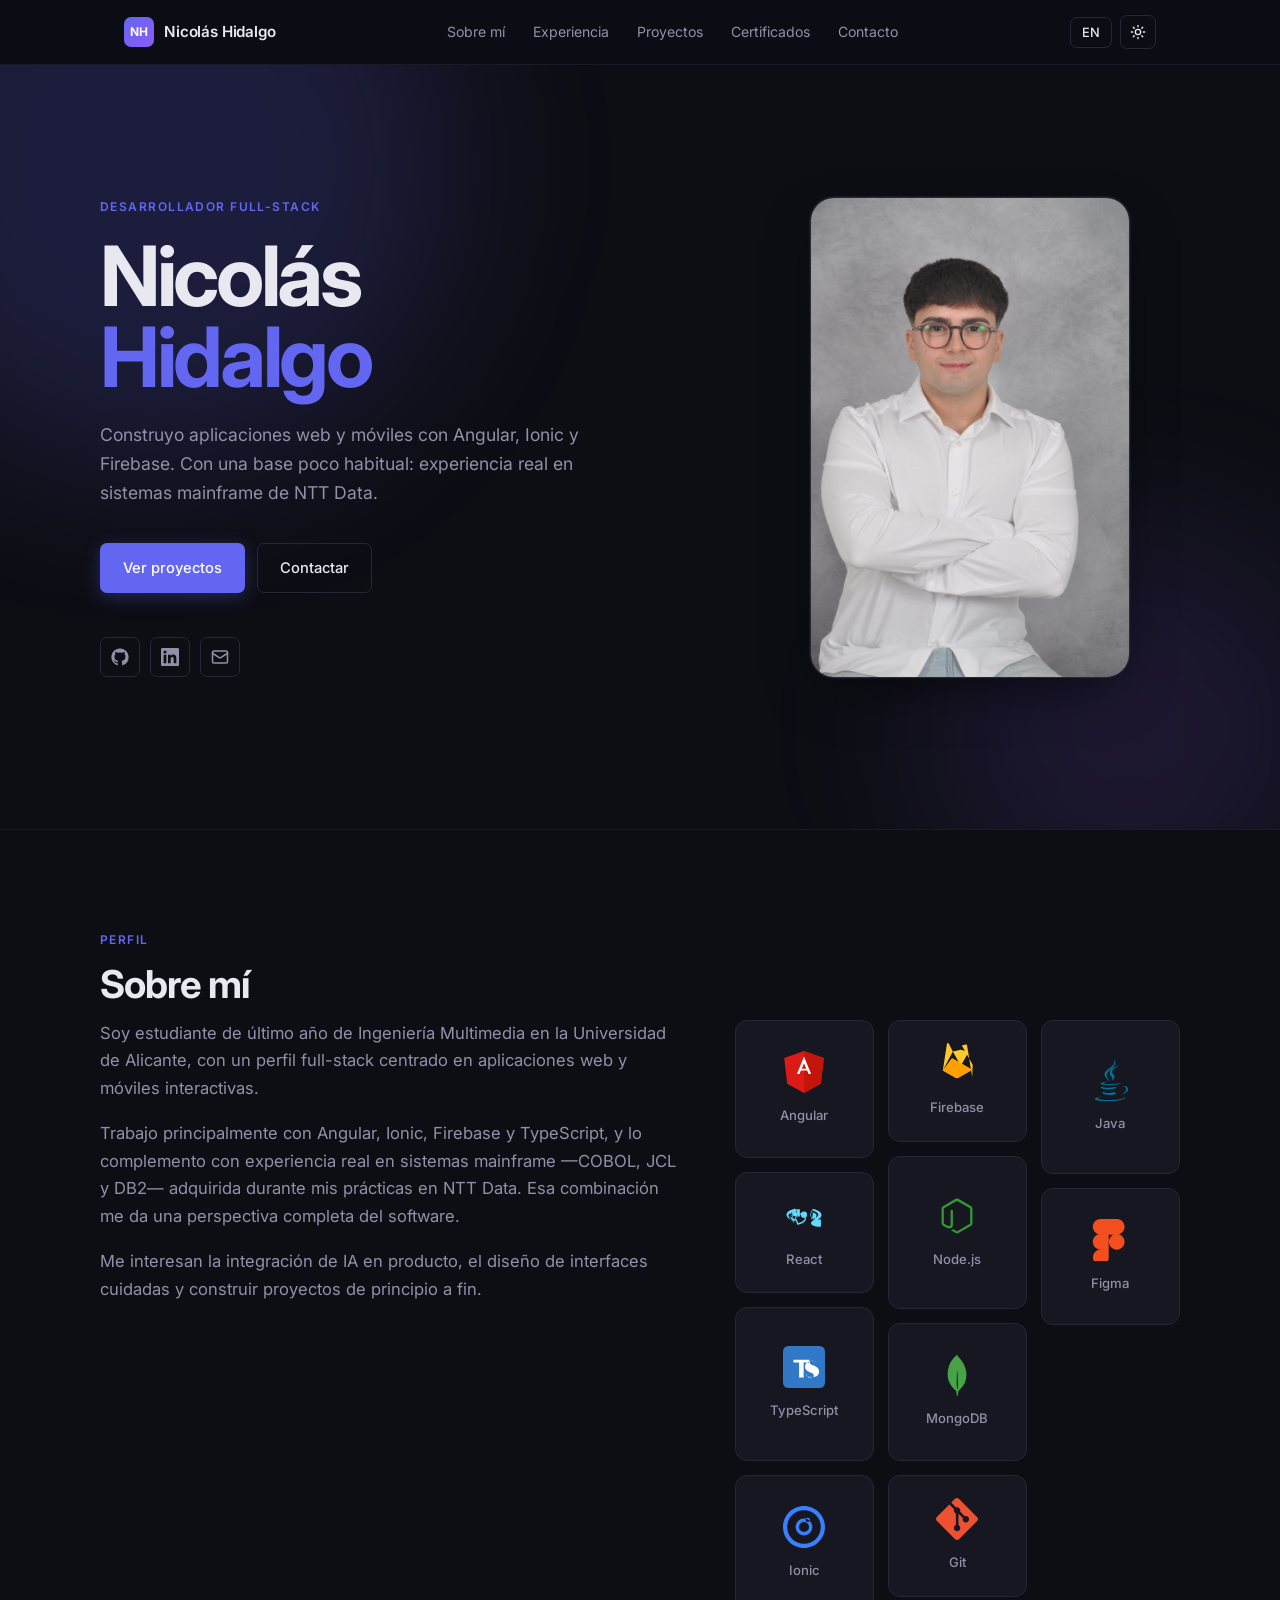
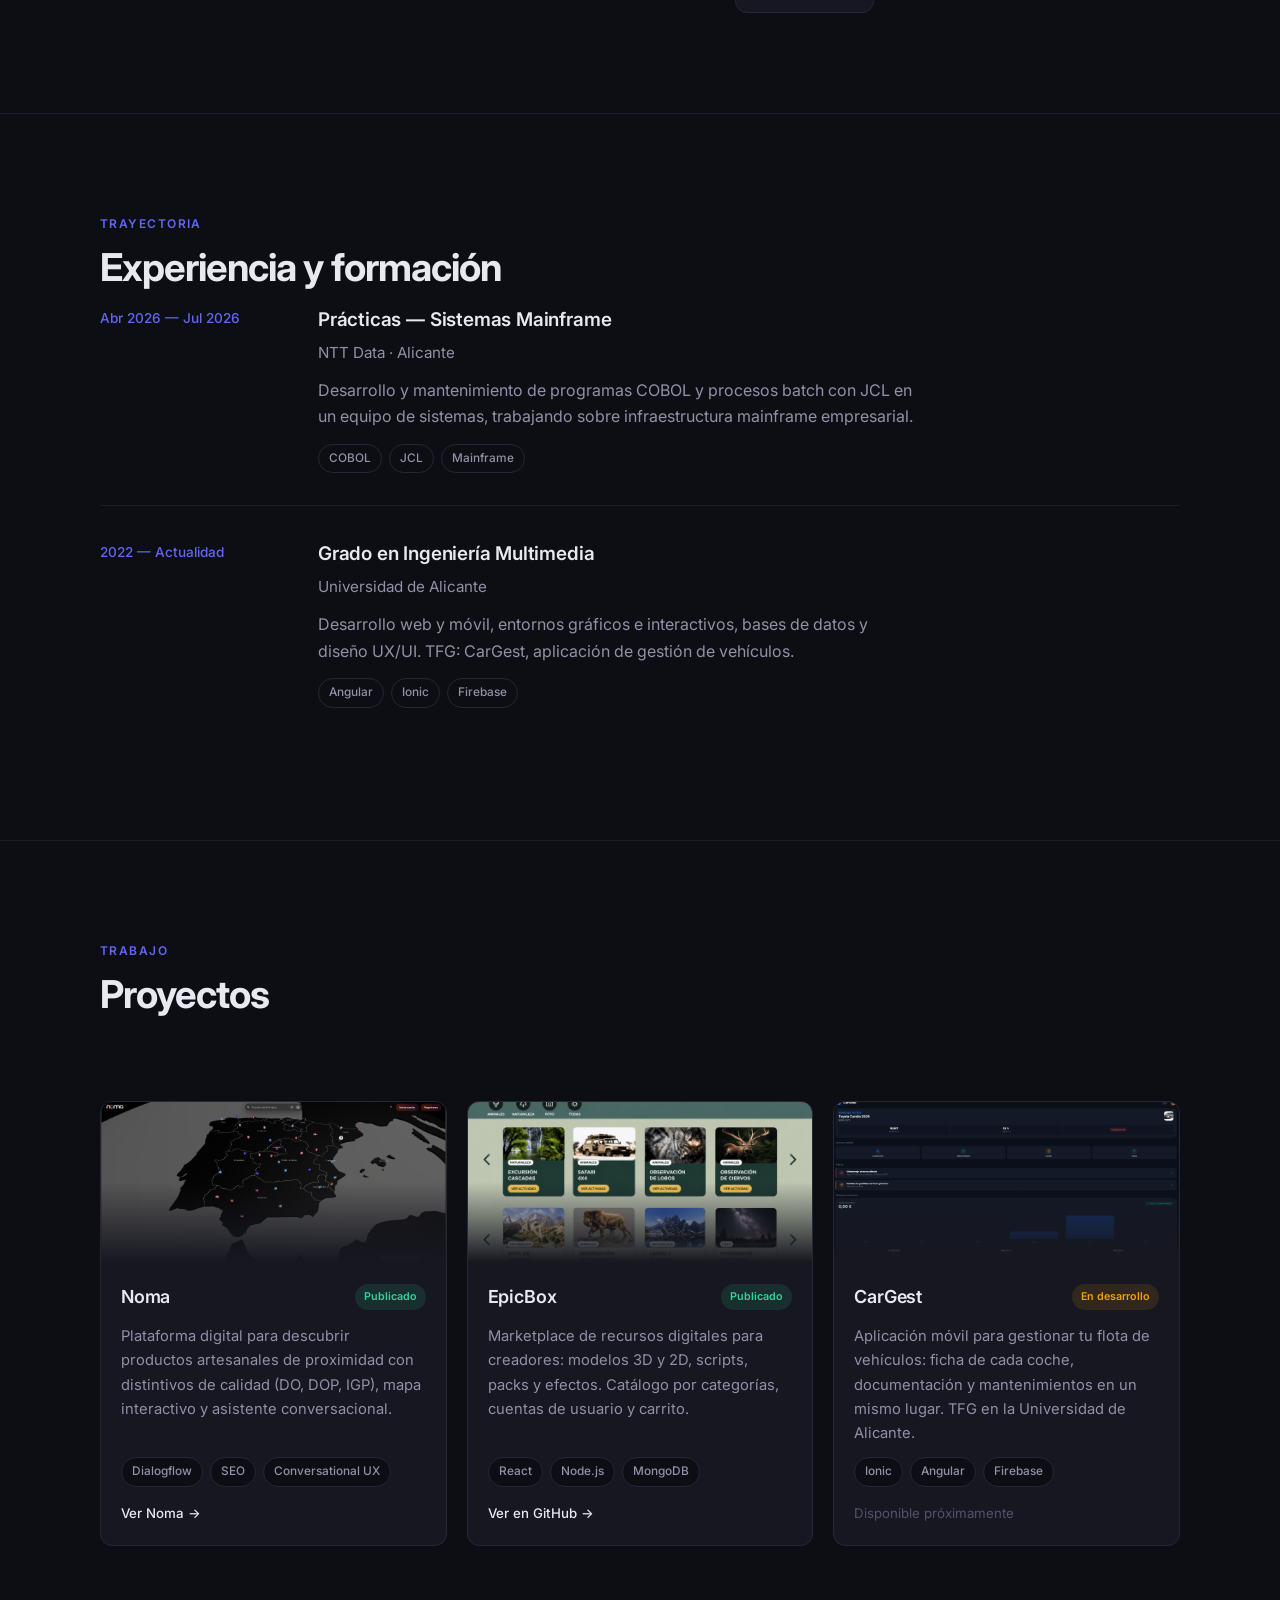
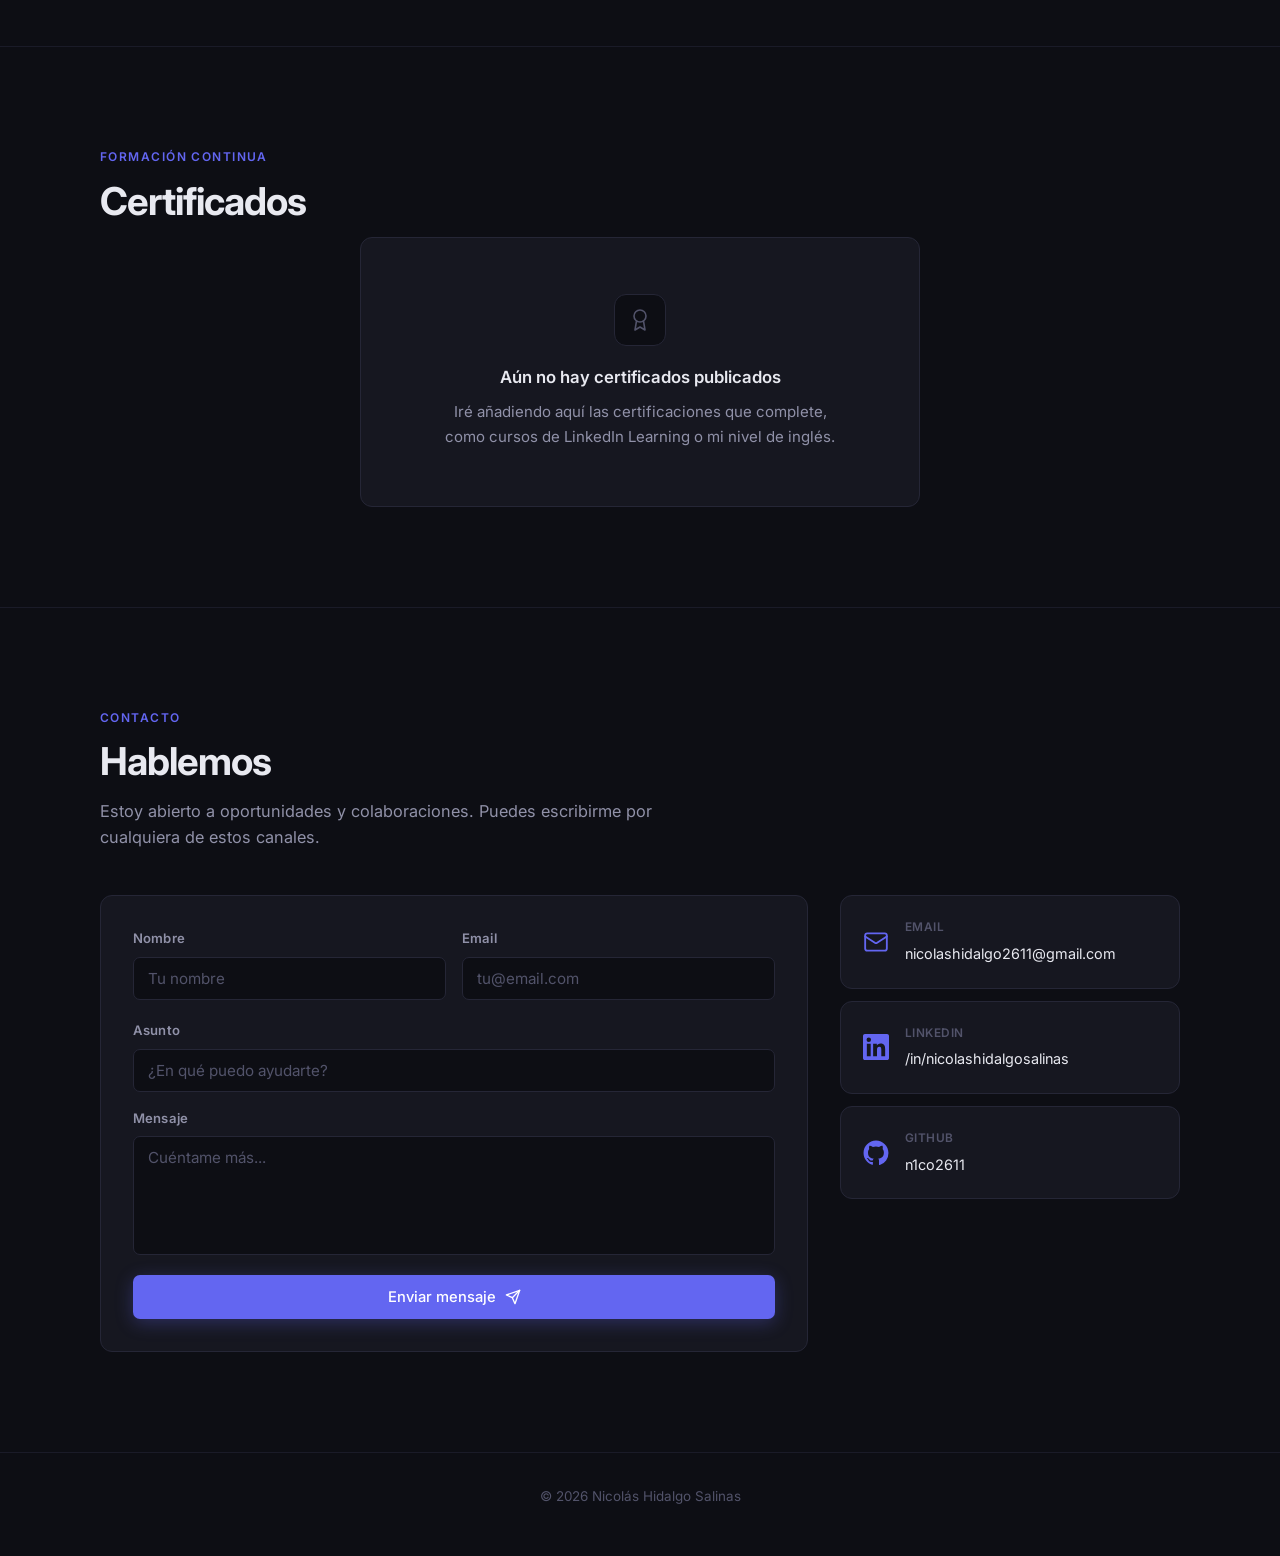
==== commit 61116175: "op" ====
--- a/index.html
+++ b/index.html
@@ -93,38 +93,48 @@
           <p data-i18n="about.p2">Trabajo principalmente con Angular, Ionic, Firebase y TypeScript, y lo complemento con experiencia real en sistemas mainframe —COBOL, JCL y DB2— adquirida durante mis prácticas en NTT Data. Esa combinación me da una perspectiva completa del software.</p>
           <p data-i18n="about.p3">Me interesan la integración de IA en producto, el diseño de interfaces cuidadas y construir proyectos de principio a fin.</p>
         </div>
-        <div class="tech-bubble-wrap reveal" aria-label="Tecnologías">
-          <div class="tech-bubble" style="--s:68px;--x:10%;--y:6%"  title="Angular">
+        <div class="tech-grid reveal" aria-label="Tecnologías">
+          <div class="tech-card">
             <svg viewBox="0 0 24 24" xmlns="http://www.w3.org/2000/svg"><path d="M9.931 12.645h4.138l-2.07-4.908m0-7.737L.68 3.982l1.726 14.771L12 24l9.586-5.243 1.728-14.771z" fill="#dd1b16"/><path d="M12 .0L12 24l9.585-5.243 1.728-14.771z" fill="#c3160a"/><path d="M11.998 3.158L7.952 13.2H9.41l.804-2.008h3.572l.803 2.008h1.457zm.001 3.809l1.32 3.124h-2.64z" fill="#fff"/></svg>
-          </div>
-          <div class="tech-bubble" style="--s:58px;--x:55%;--y:2%"  title="React">
+            <span>Angular</span>
+          </div>
+          <div class="tech-card">
             <svg viewBox="0 0 24 24" xmlns="http://www.w3.org/2000/svg"><circle cx="12" cy="11.245" r="1.785" fill="#61dafb"/><path d="M7.002 14.794l-.395-.101c-2.934-.741-4.607-2.017-4.607-3.447s1.673-2.706 4.607-3.447l.395-.101.111.391a28.958 28.958 0 0 0 1.136 3.057 28.964 28.964 0 0 0-1.136 3.057l-.111.391zm.577-6.09c-2.341.623-3.761 1.617-3.761 2.642s1.42 2.019 3.761 2.642a29.742 29.742 0 0 1 1.023-2.642 29.742 29.742 0 0 1-1.023-2.642zm9.419 6.09l-.111-.391a28.964 28.964 0 0 0-1.136-3.057 28.958 28.958 0 0 0 1.136-3.057l.111-.391.395.101c2.934.741 4.607 2.017 4.607 3.447s-1.673 2.706-4.607 3.447l-.395.101zm-.577-6.09a29.742 29.742 0 0 1-1.023 2.642 29.742 29.742 0 0 1 1.023 2.642c2.341-.623 3.761-1.617 3.761-2.642s-1.42-2.019-3.761-2.642zm-9.997 7.439l-.274-.333c-1.832-2.226-2.637-4.316-2.189-5.629.448-1.313 2.411-2.027 5.327-1.968l.407.009-.034.407a29.065 29.065 0 0 0 0 3.24l.034.407-.407.009c-2.916.059-4.879-.655-5.327-1.968l.463-.142zm.736-6.43c-2.328.126-3.766.84-4.004 1.556-.238.715.575 2.21 2.338 3.688a30.39 30.39 0 0 1 .073-2.55 30.39 30.39 0 0 1-.407-2.694zm9.258 6.43l-.463-.142c.448-1.313 2.411-2.027 5.327-1.968l.407.009-.034.407c.023.537.035 1.08.035 1.62s-.012 1.083-.035 1.62l-.034.407-.407.009c-2.916.059-4.879-.655-5.327-1.968zm.736-6.43a30.39 30.39 0 0 1-.407 2.694 30.39 30.39 0 0 1 .073 2.55c1.763-1.478 2.576-2.973 2.338-3.688-.238-.716-1.676-1.43-4.004-1.556zM8.098 16.85l-.111-.391a28.964 28.964 0 0 1-1.136-3.057 28.958 28.958 0 0 1 1.136-3.057l.111-.391.395.101c2.934.741 4.607 2.017 4.607 3.447s-1.673 2.706-4.607 3.447l-.395.101zm.577-6.09a29.742 29.742 0 0 0-1.023 2.642A29.742 29.742 0 0 0 8.675 16.044c2.341-.623 3.761-1.617 3.761-2.642s-1.42-2.019-3.761-2.642z" fill="#61dafb"/></svg>
-          </div>
-          <div class="tech-bubble" style="--s:74px;--x:76%;--y:14%" title="TypeScript">
+            <span>React</span>
+          </div>
+          <div class="tech-card">
             <svg viewBox="0 0 24 24" xmlns="http://www.w3.org/2000/svg"><rect width="24" height="24" rx="3" fill="#3178c6"/><path d="M13.5 15.5v1.6c.4.2.9.4 1.4.5.6.1 1.1.2 1.7.2.6 0 1.1-.1 1.6-.2.5-.1.9-.3 1.3-.6.4-.3.6-.6.8-1 .2-.4.3-.9.3-1.5 0-.4-.1-.8-.2-1.1-.1-.3-.3-.6-.6-.9-.3-.3-.6-.5-1-.7-.4-.2-.8-.4-1.3-.6-.4-.1-.7-.3-1-.4-.3-.1-.5-.3-.7-.4-.2-.1-.3-.3-.4-.4-.1-.2-.1-.3-.1-.5 0-.2 0-.3.1-.5.1-.1.2-.3.3-.3.1-.1.3-.2.5-.2.2-.1.4-.1.6-.1.2 0 .4 0 .6.1.2 0 .4.1.6.2.2.1.4.2.5.3.2.1.3.2.4.3V9.1c-.3-.2-.7-.3-1.1-.4-.4-.1-.9-.1-1.4-.1-.6 0-1.1.1-1.5.2-.5.1-.9.3-1.2.6-.3.3-.6.6-.8 1-.2.4-.3.9-.3 1.4 0 .7.2 1.3.6 1.8.4.5 1 .9 1.8 1.2.4.2.8.3 1.1.5.3.1.6.3.8.4.2.2.4.3.5.5.1.2.2.4.2.6 0 .2 0 .4-.1.5-.1.2-.2.3-.4.4-.2.1-.3.2-.6.2-.2.1-.4.1-.7.1-.5 0-1-.1-1.5-.3-.4-.3-.8-.5-1.1-.8zm-4.3-6.1H6V7.9h9v1.5h-3.2V18h-2.6z" fill="#fff"/></svg>
-          </div>
-          <div class="tech-bubble" style="--s:54px;--x:30%;--y:34%" title="Ionic">
+            <span>TypeScript</span>
+          </div>
+          <div class="tech-card">
             <svg viewBox="0 0 24 24" xmlns="http://www.w3.org/2000/svg"><path d="M12 0C5.372 0 0 5.372 0 12s5.372 12 12 12 12-5.372 12-12S18.628 0 12 0zm0 21.6A9.6 9.6 0 1 1 12 2.4a9.6 9.6 0 0 1 0 19.2zm3.43-13.693a1.257 1.257 0 1 1-2.514 0 1.257 1.257 0 0 1 2.514 0zM12 7.2a4.8 4.8 0 1 0 0 9.6 4.8 4.8 0 0 0 0-9.6zm0 7.68a2.88 2.88 0 1 1 0-5.76 2.88 2.88 0 0 1 0 5.76z" fill="#3880ff"/></svg>
-          </div>
-          <div class="tech-bubble" style="--s:70px;--x:3%;--y:50%"  title="Firebase">
+            <span>Ionic</span>
+          </div>
+          <div class="tech-card">
             <svg viewBox="0 0 24 24" xmlns="http://www.w3.org/2000/svg"><path d="M3.89 15.672L6.255.461A.542.542 0 0 1 7.27.289L9.613 4.9 3.89 15.672zm16.794 3.692l-2.972-18.15a.54.54 0 0 0-.27-.288.534.534 0 0 0-.38-.044l-2.3.604 6.185 10.898-.263 6.98zM3.89 15.672l7.302 4.213a1.56 1.56 0 0 0 1.524 0l7.968-4.594-11.49-6.577zm10.306-11.77L9.613 4.9l4.583 8.072 4.414-7.784z" fill="#ffca28"/><path d="M3.89 15.672l7.302 4.213a1.56 1.56 0 0 0 1.524 0l7.968-4.594-11.49-6.577z" fill="#ffa000"/></svg>
-          </div>
-          <div class="tech-bubble" style="--s:60px;--x:68%;--y:46%" title="Node.js">
+            <span>Firebase</span>
+          </div>
+          <div class="tech-card">
             <svg viewBox="0 0 24 24" xmlns="http://www.w3.org/2000/svg"><path d="M12 21.985c-.275 0-.532-.074-.772-.202l-2.439-1.448c-.365-.203-.182-.277-.072-.314.496-.165.588-.201 1.101-.493.056-.027.129-.015.185.016l1.87 1.108c.073.036.166.036.228 0l7.285-4.207c.073-.036.118-.11.118-.191V7.768c0-.083-.045-.155-.12-.194l-7.283-4.202a.214.214 0 0 0-.227 0L4.59 7.574c-.073.04-.12.113-.12.194v8.408c0 .083.047.154.12.194l1.994 1.152c1.084.541 1.748-.096 1.748-.735V8.733c0-.12.093-.214.214-.214h.922c.118 0 .213.094.213.214v8.054c0 1.435-.785 2.271-2.147 2.271-.421 0-.75 0-1.677-.453l-1.911-1.099A1.54 1.54 0 0 1 3.18 16.18V7.768c0-.554.295-1.066.772-1.344l7.285-4.21a1.592 1.592 0 0 1 1.539 0l7.285 4.21c.478.278.772.79.772 1.344v8.412c0 .554-.294 1.064-.772 1.342l-7.285 4.21a1.524 1.524 0 0 1-.776.253z" fill="#339933"/></svg>
-          </div>
-          <div class="tech-bubble" style="--s:52px;--x:43%;--y:60%" title="MongoDB">
+            <span>Node.js</span>
+          </div>
+          <div class="tech-card">
             <svg viewBox="0 0 24 24" xmlns="http://www.w3.org/2000/svg"><path d="M17.193 9.555c-1.264-5.58-4.252-7.414-4.573-8.115-.28-.394-.53-.954-.735-1.44-.036.495-.055.685-.523 1.184-.723.566-4.438 3.682-4.74 10.02-.282 5.912 4.27 9.435 4.888 9.884l.07.05A73.49 73.49 0 0 1 11.91 24h.481c.114-1.032.284-2.056.51-3.07.417-.296.604-.463.85-.693a11.342 11.342 0 0 0 3.639-8.464c.01-.814-.103-1.662-.197-2.218zm-5.336 8.195s0-8.291.275-8.29c.213 0 .49 10.695.49 10.695-.381-.045-.765-1.76-.765-2.405z" fill="#47a248"/></svg>
-          </div>
-          <div class="tech-bubble" style="--s:62px;--x:80%;--y:64%" title="Git">
+            <span>MongoDB</span>
+          </div>
+          <div class="tech-card">
             <svg viewBox="0 0 24 24" xmlns="http://www.w3.org/2000/svg"><path d="M23.546 10.93L13.067.452c-.604-.603-1.582-.603-2.188 0L8.708 2.627l2.76 2.76c.645-.215 1.379-.07 1.889.441.516.515.658 1.258.438 1.9l2.658 2.66c.645-.223 1.387-.078 1.9.435.721.72.721 1.884 0 2.604-.719.719-1.881.719-2.6 0-.539-.541-.674-1.337-.404-1.996L12.86 8.955v6.525c.176.086.342.203.488.348.713.721.713 1.883 0 2.6-.719.721-1.889.721-2.609 0-.719-.719-.719-1.879 0-2.598.182-.18.387-.316.605-.406V8.835c-.217-.091-.424-.222-.605-.406-.545-.547-.676-1.342-.396-2.009L7.636 3.7.45 10.881c-.6.605-.6 1.584 0 2.189l10.48 10.477c.604.604 1.582.604 2.186 0l10.43-10.43c.605-.603.605-1.582 0-2.187" fill="#f05032"/></svg>
-          </div>
-          <div class="tech-bubble" style="--s:56px;--x:18%;--y:70%" title="Java">
+            <span>Git</span>
+          </div>
+          <div class="tech-card">
             <svg viewBox="0 0 24 24" xmlns="http://www.w3.org/2000/svg"><path d="M8.851 18.56s-.917.534.653.714c1.902.218 2.874.187 4.969-.211 0 0 .552.346 1.321.646-4.699 2.013-10.633-.118-6.943-1.149zm-.745-3.137s-1.028.761.542.924c2.032.209 3.636.227 6.413-.308 0 0 .384.389.987.602-5.679 1.661-12.007.13-7.942-1.218zm4.84-5.228c1.158 1.333-.304 2.533-.304 2.533s2.939-1.518 1.589-3.418c-1.261-1.772-2.228-2.652 3.007-5.688 0-.001-8.216 2.051-4.292 6.573zm6.538 11.56s.679.559-.747.991c-2.712.822-11.288 1.069-13.669.033-.856-.373.75-.89 1.254-.998.527-.114.828-.093.828-.093-.953-.671-6.156 1.317-2.643 1.887 9.58 1.553 17.462-.7 14.977-1.82zm-8.693-8.894s-4.362 1.036-1.544 1.412c1.189.159 3.561.123 5.77-.062 1.806-.152 3.618-.477 3.618-.477s-.637.272-1.098.587c-4.429 1.165-12.986.623-10.522-.568 2.082-1.006 3.776-.892 3.776-.892zm7.824 7.374c4.503-2.34 2.421-4.589.968-4.285-.355.074-.515.138-.515.138s.132-.207.385-.297c2.875-1.011 5.086 2.981-.928 4.562 0-.001.07-.062.09-.118zM14.401 0s2.494 2.494-2.365 6.33c-3.896 3.077-.888 4.832-.001 6.836-2.274-2.053-3.943-3.858-2.824-5.543 1.646-2.469 6.209-3.666 5.19-7.623zm-4.667 23.924c4.322.277 10.959-.153 11.116-2.198 0 0-.302.775-3.572 1.391-3.688.694-8.239.613-10.937.168 0-.001.553.457 3.393.639z" fill="#007396"/></svg>
-          </div>
-          <div class="tech-bubble" style="--s:50px;--x:57%;--y:78%" title="Figma">
+            <span>Java</span>
+          </div>
+          <div class="tech-card">
             <svg viewBox="0 0 24 24" xmlns="http://www.w3.org/2000/svg"><path d="M15.852 8.981h-4.588V0h4.588c2.476 0 4.49 2.014 4.49 4.49s-2.014 4.491-4.49 4.491zm-4.588 0H6.676c-2.476 0-4.49-2.014-4.49-4.49S4.2 0 6.676 0h4.588v8.981zm0 8.518H6.676c-2.476 0-4.49-2.015-4.49-4.491S4.2 8.517 6.676 8.517h4.588v8.982zm4.588.001c-2.476 0-4.49-2.015-4.49-4.491s2.014-4.491 4.49-4.491 4.49 2.015 4.49 4.491-2.014 4.491-4.49 4.491zm-4.589 4.489c0 2.476-2.014 4.49-4.489 4.49-2.476 0-4.49-2.014-4.49-4.49s2.014-4.49 4.49-4.49h4.489v4.49z" fill="#f24e1e"/></svg>
-          </div>
-        </div>
+            <span>Figma</span>
+          </div>
+                </div>
       </div>
     </div>
   </section>
@@ -285,4 +295,4 @@
 
 <script src="script.js"></script>
 </body>
-</html>
+</html>
--- a/styles.css
+++ b/styles.css
@@ -291,45 +291,46 @@
   color: var(--faint); margin-bottom: 10px;
 }
 
-/* Tech bubble cloud */
-.tech-bubble-wrap {
-  position: relative;
-  height: 340px;
-  width: 100%;
-}
-.tech-bubble {
-  position: absolute;
-  width: var(--s);
-  height: var(--s);
-  left: var(--x);
-  top: var(--y);
+/* Tech grid — masonry con nombre */
+.tech-grid {
+  columns: 3;
+  column-gap: 14px;
+}
+.tech-card {
+  break-inside: avoid;
+  margin-bottom: 14px;
   background: var(--surface);
   border: 1px solid var(--border);
-  border-radius: 22%;
+  border-radius: var(--radius);
   display: flex;
+  flex-direction: column;
   align-items: center;
   justify-content: center;
-  padding: 18%;
-  box-shadow: 0 4px 18px rgba(0,0,0,.18);
-  transition: transform .25s var(--ease-spring), box-shadow .25s var(--ease), border-color .2s var(--ease);
-  cursor: default;
-}
-.tech-bubble:hover {
-  transform: translateY(-6px) scale(1.1);
+  gap: 12px;
+  padding: 24px 16px;
+  transition: transform .25s var(--ease-spring), border-color .2s var(--ease), box-shadow .25s var(--ease);
+}
+/* alturas escalonadas tipo masonry */
+.tech-card:nth-child(3n+1) { padding-block: 30px; }
+.tech-card:nth-child(3n+2) { padding-block: 22px; }
+.tech-card:nth-child(3n)   { padding-block: 38px; }
+.tech-card:hover {
+  transform: translateY(-4px);
   border-color: var(--accent);
-  box-shadow: 0 10px 30px var(--accent-glow);
-  z-index: 2;
-}
-.tech-bubble svg, .tech-bubble img {
-  width: 100%;
-  height: 100%;
+  box-shadow: var(--shadow), 0 0 0 1px var(--accent-dim);
+}
+.tech-card svg {
+  width: 42px;
+  height: 42px;
   display: block;
-  object-fit: contain;
-}
-[data-theme="light"] .tech-bubble {
-  background: #fff;
-  box-shadow: 0 4px 18px rgba(0,0,0,.10);
-}
+}
+.tech-card span {
+  font-size: .82rem;
+  font-weight: 500;
+  color: var(--muted);
+  transition: color .2s var(--ease);
+}
+.tech-card:hover span { color: var(--fg); }
 .tags { display: flex; flex-wrap: wrap; gap: 7px; }
 .tag {
   font-size: .8rem; font-weight: 500; padding: 5px 12px;
@@ -426,6 +427,7 @@
   .nav-links, .nav-name { display: none; }
   .nav-burger { display: flex; }
   .about-grid { grid-template-columns: 1fr; gap: 36px; }
+  .tech-grid { columns: 3; }
   .project-grid { grid-template-columns: 1fr; }
   .contact-grid { grid-template-columns: 1fr; }
   .exp-item { grid-template-columns: 1fr; gap: 6px; }
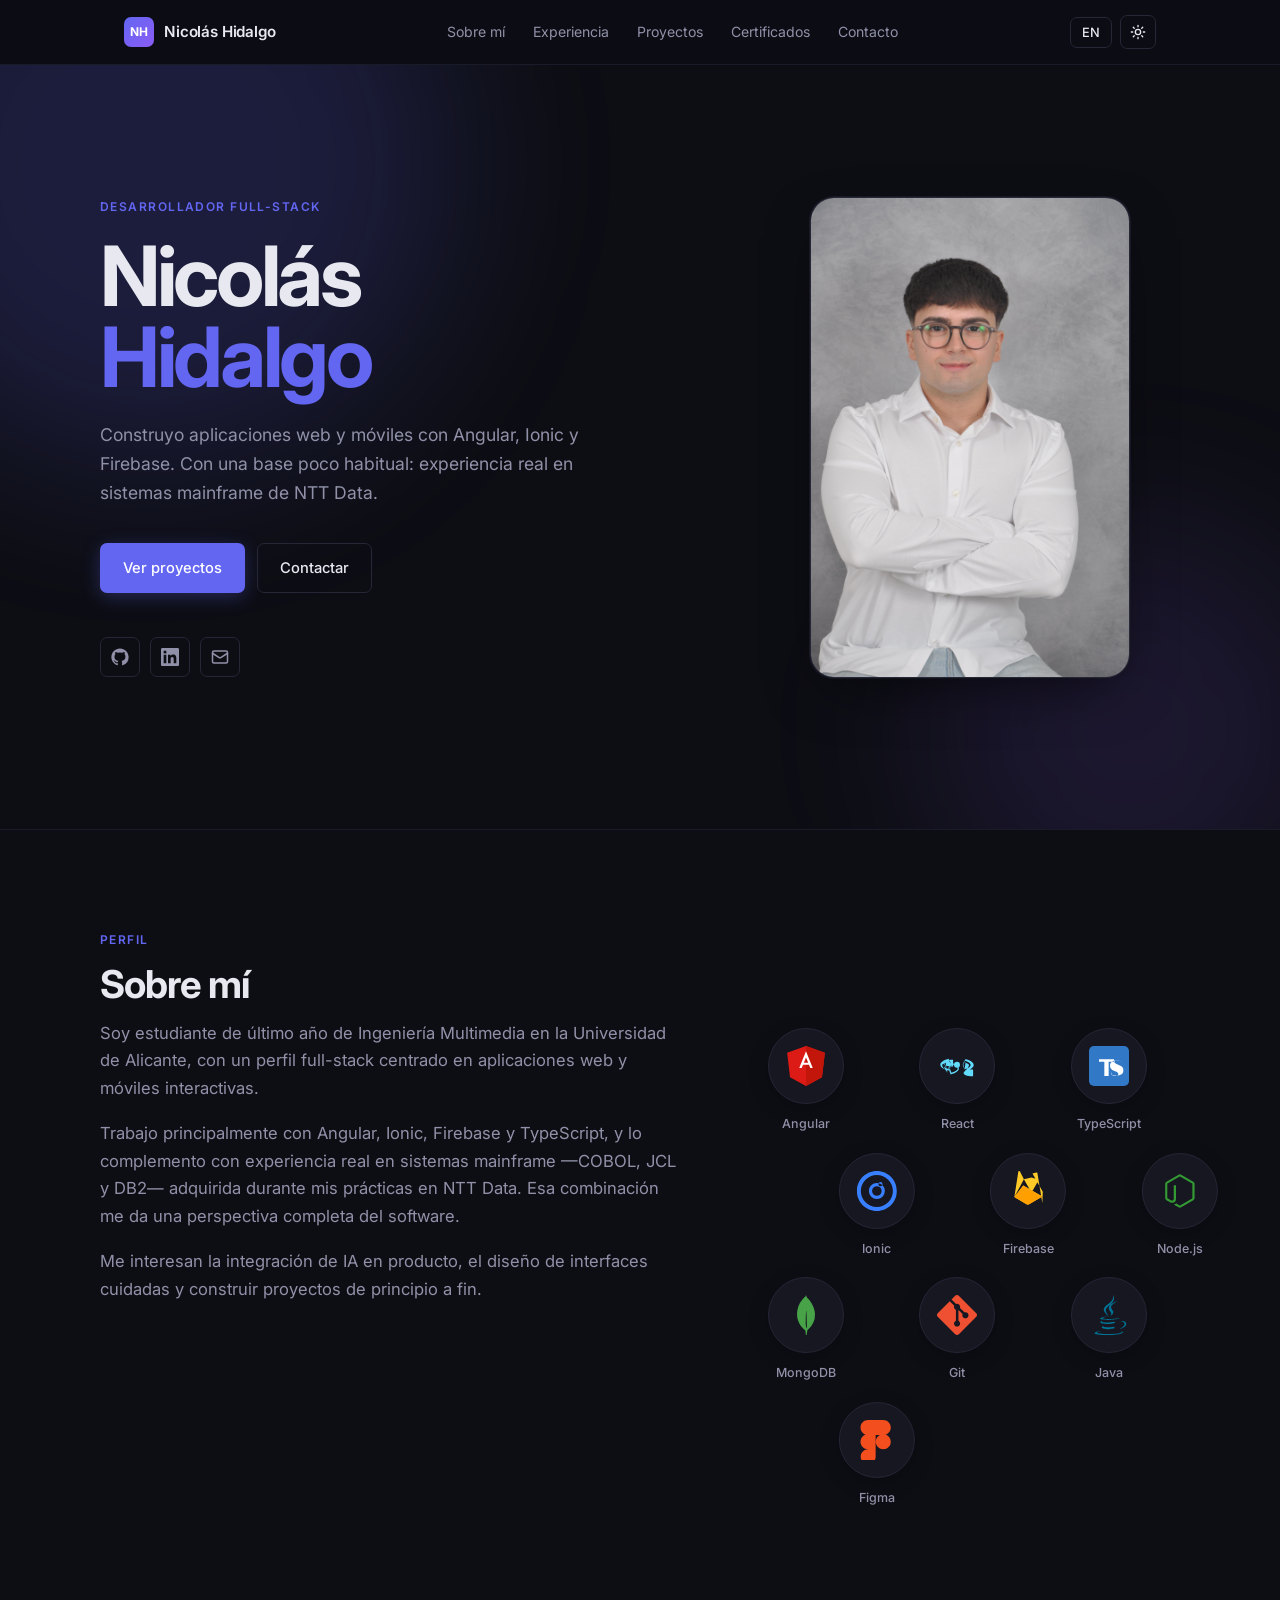
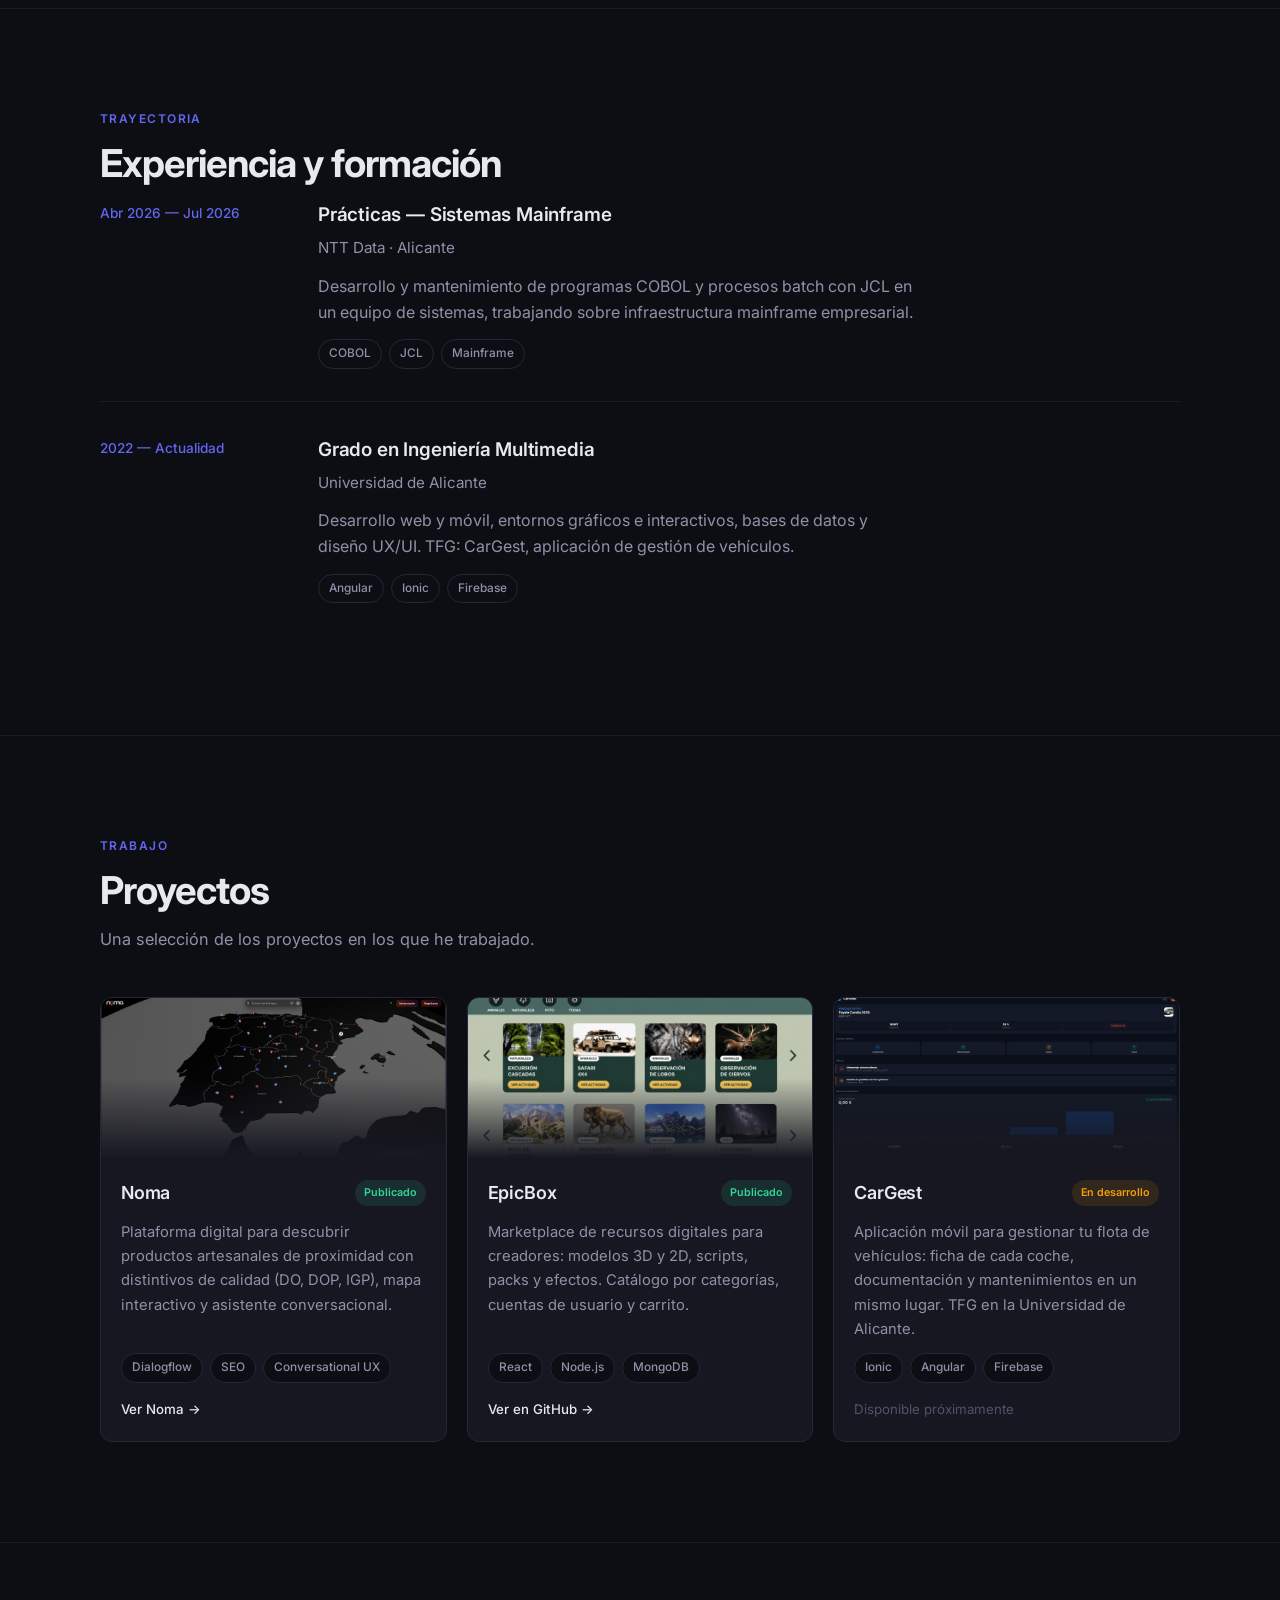
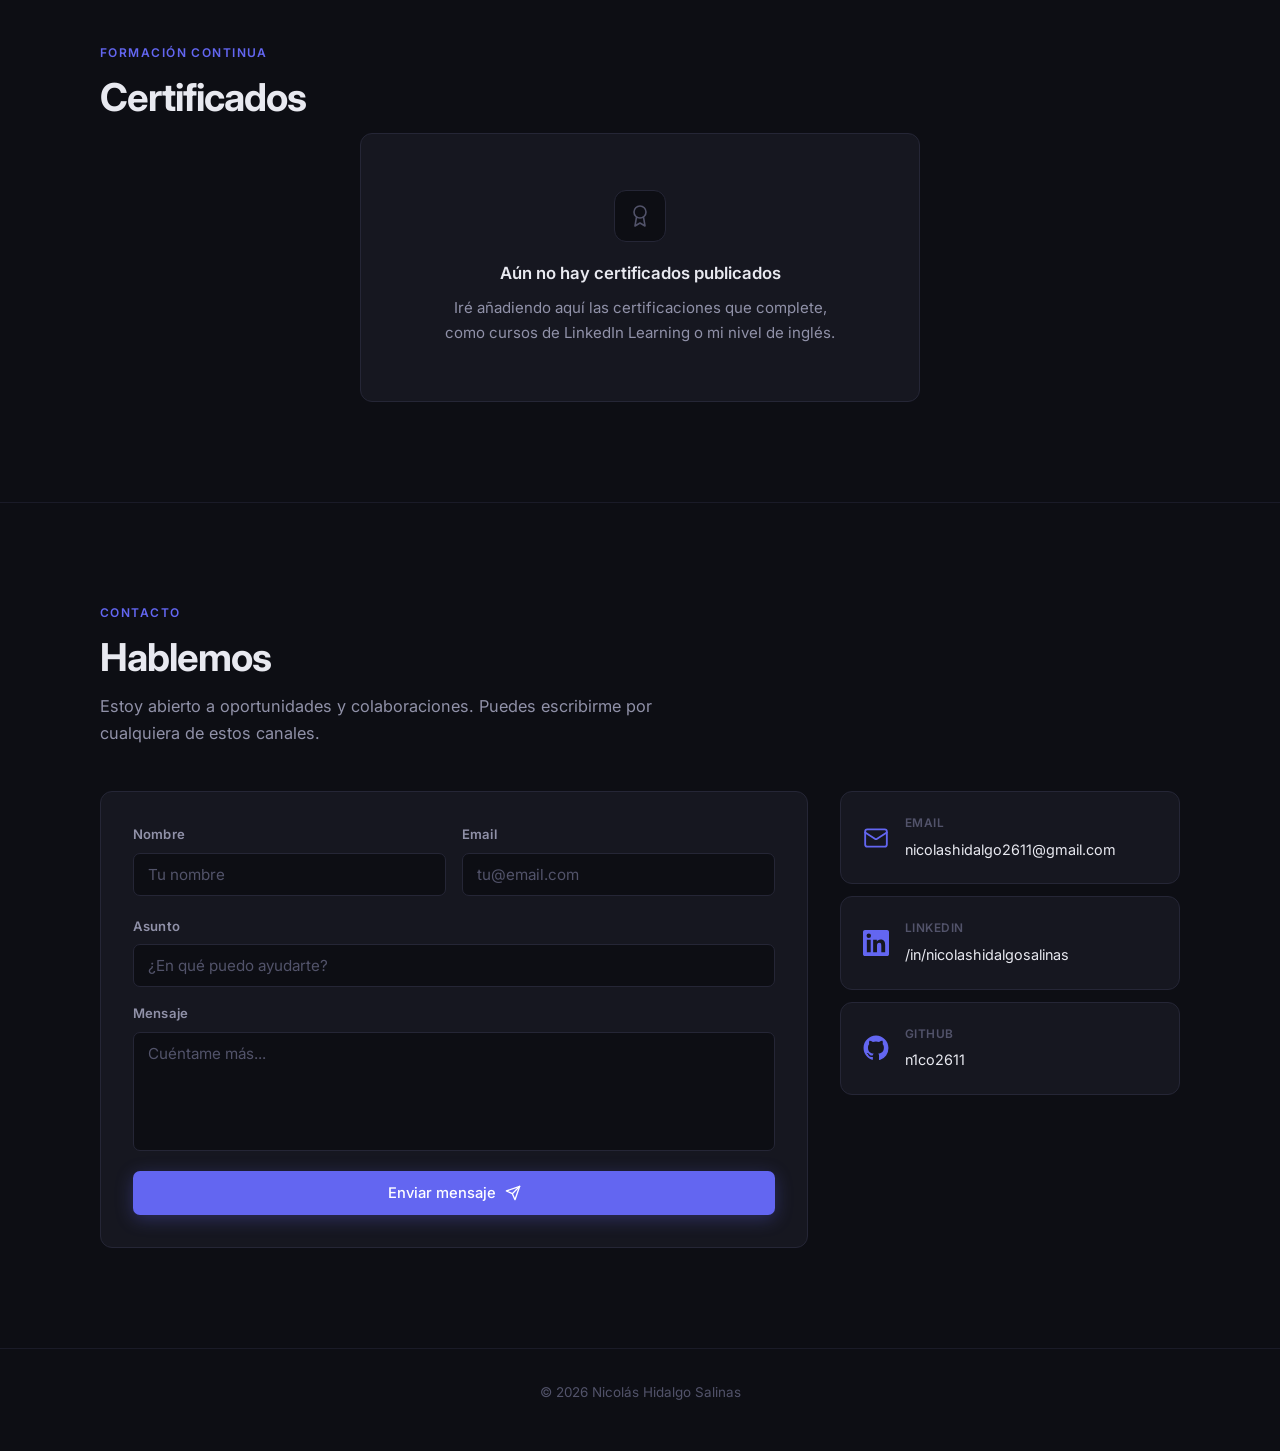
==== commit 81a30400: "aaa" ====
--- a/index.html
+++ b/index.html
@@ -93,45 +93,45 @@
           <p data-i18n="about.p2">Trabajo principalmente con Angular, Ionic, Firebase y TypeScript, y lo complemento con experiencia real en sistemas mainframe —COBOL, JCL y DB2— adquirida durante mis prácticas en NTT Data. Esa combinación me da una perspectiva completa del software.</p>
           <p data-i18n="about.p3">Me interesan la integración de IA en producto, el diseño de interfaces cuidadas y construir proyectos de principio a fin.</p>
         </div>
-        <div class="tech-grid reveal" aria-label="Tecnologías">
-          <div class="tech-card">
-            <svg viewBox="0 0 24 24" xmlns="http://www.w3.org/2000/svg"><path d="M9.931 12.645h4.138l-2.07-4.908m0-7.737L.68 3.982l1.726 14.771L12 24l9.586-5.243 1.728-14.771z" fill="#dd1b16"/><path d="M12 .0L12 24l9.585-5.243 1.728-14.771z" fill="#c3160a"/><path d="M11.998 3.158L7.952 13.2H9.41l.804-2.008h3.572l.803 2.008h1.457zm.001 3.809l1.32 3.124h-2.64z" fill="#fff"/></svg>
+        <div class="hex-grid reveal" aria-label="Tecnologías">
+          <div class="hex-item">
+            <div class="hex-circle"><svg viewBox="0 0 24 24" xmlns="http://www.w3.org/2000/svg"><path d="M9.931 12.645h4.138l-2.07-4.908m0-7.737L.68 3.982l1.726 14.771L12 24l9.586-5.243 1.728-14.771z" fill="#dd1b16"/><path d="M12 .0L12 24l9.585-5.243 1.728-14.771z" fill="#c3160a"/><path d="M11.998 3.158L7.952 13.2H9.41l.804-2.008h3.572l.803 2.008h1.457zm.001 3.809l1.32 3.124h-2.64z" fill="#fff"/></svg></div>
             <span>Angular</span>
           </div>
-          <div class="tech-card">
-            <svg viewBox="0 0 24 24" xmlns="http://www.w3.org/2000/svg"><circle cx="12" cy="11.245" r="1.785" fill="#61dafb"/><path d="M7.002 14.794l-.395-.101c-2.934-.741-4.607-2.017-4.607-3.447s1.673-2.706 4.607-3.447l.395-.101.111.391a28.958 28.958 0 0 0 1.136 3.057 28.964 28.964 0 0 0-1.136 3.057l-.111.391zm.577-6.09c-2.341.623-3.761 1.617-3.761 2.642s1.42 2.019 3.761 2.642a29.742 29.742 0 0 1 1.023-2.642 29.742 29.742 0 0 1-1.023-2.642zm9.419 6.09l-.111-.391a28.964 28.964 0 0 0-1.136-3.057 28.958 28.958 0 0 0 1.136-3.057l.111-.391.395.101c2.934.741 4.607 2.017 4.607 3.447s-1.673 2.706-4.607 3.447l-.395.101zm-.577-6.09a29.742 29.742 0 0 1-1.023 2.642 29.742 29.742 0 0 1 1.023 2.642c2.341-.623 3.761-1.617 3.761-2.642s-1.42-2.019-3.761-2.642zm-9.997 7.439l-.274-.333c-1.832-2.226-2.637-4.316-2.189-5.629.448-1.313 2.411-2.027 5.327-1.968l.407.009-.034.407a29.065 29.065 0 0 0 0 3.24l.034.407-.407.009c-2.916.059-4.879-.655-5.327-1.968l.463-.142zm.736-6.43c-2.328.126-3.766.84-4.004 1.556-.238.715.575 2.21 2.338 3.688a30.39 30.39 0 0 1 .073-2.55 30.39 30.39 0 0 1-.407-2.694zm9.258 6.43l-.463-.142c.448-1.313 2.411-2.027 5.327-1.968l.407.009-.034.407c.023.537.035 1.08.035 1.62s-.012 1.083-.035 1.62l-.034.407-.407.009c-2.916.059-4.879-.655-5.327-1.968zm.736-6.43a30.39 30.39 0 0 1-.407 2.694 30.39 30.39 0 0 1 .073 2.55c1.763-1.478 2.576-2.973 2.338-3.688-.238-.716-1.676-1.43-4.004-1.556zM8.098 16.85l-.111-.391a28.964 28.964 0 0 1-1.136-3.057 28.958 28.958 0 0 1 1.136-3.057l.111-.391.395.101c2.934.741 4.607 2.017 4.607 3.447s-1.673 2.706-4.607 3.447l-.395.101zm.577-6.09a29.742 29.742 0 0 0-1.023 2.642A29.742 29.742 0 0 0 8.675 16.044c2.341-.623 3.761-1.617 3.761-2.642s-1.42-2.019-3.761-2.642z" fill="#61dafb"/></svg>
+          <div class="hex-item">
+            <div class="hex-circle"><svg viewBox="0 0 24 24" xmlns="http://www.w3.org/2000/svg"><circle cx="12" cy="11.245" r="1.785" fill="#61dafb"/><path d="M7.002 14.794l-.395-.101c-2.934-.741-4.607-2.017-4.607-3.447s1.673-2.706 4.607-3.447l.395-.101.111.391a28.958 28.958 0 0 0 1.136 3.057 28.964 28.964 0 0 0-1.136 3.057l-.111.391zm.577-6.09c-2.341.623-3.761 1.617-3.761 2.642s1.42 2.019 3.761 2.642a29.742 29.742 0 0 1 1.023-2.642 29.742 29.742 0 0 1-1.023-2.642zm9.419 6.09l-.111-.391a28.964 28.964 0 0 0-1.136-3.057 28.958 28.958 0 0 0 1.136-3.057l.111-.391.395.101c2.934.741 4.607 2.017 4.607 3.447s-1.673 2.706-4.607 3.447l-.395.101zm-.577-6.09a29.742 29.742 0 0 1-1.023 2.642 29.742 29.742 0 0 1 1.023 2.642c2.341-.623 3.761-1.617 3.761-2.642s-1.42-2.019-3.761-2.642zm-9.997 7.439l-.274-.333c-1.832-2.226-2.637-4.316-2.189-5.629.448-1.313 2.411-2.027 5.327-1.968l.407.009-.034.407a29.065 29.065 0 0 0 0 3.24l.034.407-.407.009c-2.916.059-4.879-.655-5.327-1.968l.463-.142zm.736-6.43c-2.328.126-3.766.84-4.004 1.556-.238.715.575 2.21 2.338 3.688a30.39 30.39 0 0 1 .073-2.55 30.39 30.39 0 0 1-.407-2.694zm9.258 6.43l-.463-.142c.448-1.313 2.411-2.027 5.327-1.968l.407.009-.034.407c.023.537.035 1.08.035 1.62s-.012 1.083-.035 1.62l-.034.407-.407.009c-2.916.059-4.879-.655-5.327-1.968zm.736-6.43a30.39 30.39 0 0 1-.407 2.694 30.39 30.39 0 0 1 .073 2.55c1.763-1.478 2.576-2.973 2.338-3.688-.238-.716-1.676-1.43-4.004-1.556zM8.098 16.85l-.111-.391a28.964 28.964 0 0 1-1.136-3.057 28.958 28.958 0 0 1 1.136-3.057l.111-.391.395.101c2.934.741 4.607 2.017 4.607 3.447s-1.673 2.706-4.607 3.447l-.395.101zm.577-6.09a29.742 29.742 0 0 0-1.023 2.642A29.742 29.742 0 0 0 8.675 16.044c2.341-.623 3.761-1.617 3.761-2.642s-1.42-2.019-3.761-2.642z" fill="#61dafb"/></svg></div>
             <span>React</span>
           </div>
-          <div class="tech-card">
-            <svg viewBox="0 0 24 24" xmlns="http://www.w3.org/2000/svg"><rect width="24" height="24" rx="3" fill="#3178c6"/><path d="M13.5 15.5v1.6c.4.2.9.4 1.4.5.6.1 1.1.2 1.7.2.6 0 1.1-.1 1.6-.2.5-.1.9-.3 1.3-.6.4-.3.6-.6.8-1 .2-.4.3-.9.3-1.5 0-.4-.1-.8-.2-1.1-.1-.3-.3-.6-.6-.9-.3-.3-.6-.5-1-.7-.4-.2-.8-.4-1.3-.6-.4-.1-.7-.3-1-.4-.3-.1-.5-.3-.7-.4-.2-.1-.3-.3-.4-.4-.1-.2-.1-.3-.1-.5 0-.2 0-.3.1-.5.1-.1.2-.3.3-.3.1-.1.3-.2.5-.2.2-.1.4-.1.6-.1.2 0 .4 0 .6.1.2 0 .4.1.6.2.2.1.4.2.5.3.2.1.3.2.4.3V9.1c-.3-.2-.7-.3-1.1-.4-.4-.1-.9-.1-1.4-.1-.6 0-1.1.1-1.5.2-.5.1-.9.3-1.2.6-.3.3-.6.6-.8 1-.2.4-.3.9-.3 1.4 0 .7.2 1.3.6 1.8.4.5 1 .9 1.8 1.2.4.2.8.3 1.1.5.3.1.6.3.8.4.2.2.4.3.5.5.1.2.2.4.2.6 0 .2 0 .4-.1.5-.1.2-.2.3-.4.4-.2.1-.3.2-.6.2-.2.1-.4.1-.7.1-.5 0-1-.1-1.5-.3-.4-.3-.8-.5-1.1-.8zm-4.3-6.1H6V7.9h9v1.5h-3.2V18h-2.6z" fill="#fff"/></svg>
+          <div class="hex-item">
+            <div class="hex-circle"><svg viewBox="0 0 24 24" xmlns="http://www.w3.org/2000/svg"><rect width="24" height="24" rx="3" fill="#3178c6"/><path d="M13.5 15.5v1.6c.4.2.9.4 1.4.5.6.1 1.1.2 1.7.2.6 0 1.1-.1 1.6-.2.5-.1.9-.3 1.3-.6.4-.3.6-.6.8-1 .2-.4.3-.9.3-1.5 0-.4-.1-.8-.2-1.1-.1-.3-.3-.6-.6-.9-.3-.3-.6-.5-1-.7-.4-.2-.8-.4-1.3-.6-.4-.1-.7-.3-1-.4-.3-.1-.5-.3-.7-.4-.2-.1-.3-.3-.4-.4-.1-.2-.1-.3-.1-.5 0-.2 0-.3.1-.5.1-.1.2-.3.3-.3.1-.1.3-.2.5-.2.2-.1.4-.1.6-.1.2 0 .4 0 .6.1.2 0 .4.1.6.2.2.1.4.2.5.3.2.1.3.2.4.3V9.1c-.3-.2-.7-.3-1.1-.4-.4-.1-.9-.1-1.4-.1-.6 0-1.1.1-1.5.2-.5.1-.9.3-1.2.6-.3.3-.6.6-.8 1-.2.4-.3.9-.3 1.4 0 .7.2 1.3.6 1.8.4.5 1 .9 1.8 1.2.4.2.8.3 1.1.5.3.1.6.3.8.4.2.2.4.3.5.5.1.2.2.4.2.6 0 .2 0 .4-.1.5-.1.2-.2.3-.4.4-.2.1-.3.2-.6.2-.2.1-.4.1-.7.1-.5 0-1-.1-1.5-.3-.4-.3-.8-.5-1.1-.8zm-4.3-6.1H6V7.9h9v1.5h-3.2V18h-2.6z" fill="#fff"/></svg></div>
             <span>TypeScript</span>
           </div>
-          <div class="tech-card">
-            <svg viewBox="0 0 24 24" xmlns="http://www.w3.org/2000/svg"><path d="M12 0C5.372 0 0 5.372 0 12s5.372 12 12 12 12-5.372 12-12S18.628 0 12 0zm0 21.6A9.6 9.6 0 1 1 12 2.4a9.6 9.6 0 0 1 0 19.2zm3.43-13.693a1.257 1.257 0 1 1-2.514 0 1.257 1.257 0 0 1 2.514 0zM12 7.2a4.8 4.8 0 1 0 0 9.6 4.8 4.8 0 0 0 0-9.6zm0 7.68a2.88 2.88 0 1 1 0-5.76 2.88 2.88 0 0 1 0 5.76z" fill="#3880ff"/></svg>
+          <div class="hex-item">
+            <div class="hex-circle"><svg viewBox="0 0 24 24" xmlns="http://www.w3.org/2000/svg"><path d="M12 0C5.372 0 0 5.372 0 12s5.372 12 12 12 12-5.372 12-12S18.628 0 12 0zm0 21.6A9.6 9.6 0 1 1 12 2.4a9.6 9.6 0 0 1 0 19.2zm3.43-13.693a1.257 1.257 0 1 1-2.514 0 1.257 1.257 0 0 1 2.514 0zM12 7.2a4.8 4.8 0 1 0 0 9.6 4.8 4.8 0 0 0 0-9.6zm0 7.68a2.88 2.88 0 1 1 0-5.76 2.88 2.88 0 0 1 0 5.76z" fill="#3880ff"/></svg></div>
             <span>Ionic</span>
           </div>
-          <div class="tech-card">
-            <svg viewBox="0 0 24 24" xmlns="http://www.w3.org/2000/svg"><path d="M3.89 15.672L6.255.461A.542.542 0 0 1 7.27.289L9.613 4.9 3.89 15.672zm16.794 3.692l-2.972-18.15a.54.54 0 0 0-.27-.288.534.534 0 0 0-.38-.044l-2.3.604 6.185 10.898-.263 6.98zM3.89 15.672l7.302 4.213a1.56 1.56 0 0 0 1.524 0l7.968-4.594-11.49-6.577zm10.306-11.77L9.613 4.9l4.583 8.072 4.414-7.784z" fill="#ffca28"/><path d="M3.89 15.672l7.302 4.213a1.56 1.56 0 0 0 1.524 0l7.968-4.594-11.49-6.577z" fill="#ffa000"/></svg>
+          <div class="hex-item">
+            <div class="hex-circle"><svg viewBox="0 0 24 24" xmlns="http://www.w3.org/2000/svg"><path d="M3.89 15.672L6.255.461A.542.542 0 0 1 7.27.289L9.613 4.9 3.89 15.672zm16.794 3.692l-2.972-18.15a.54.54 0 0 0-.27-.288.534.534 0 0 0-.38-.044l-2.3.604 6.185 10.898-.263 6.98zM3.89 15.672l7.302 4.213a1.56 1.56 0 0 0 1.524 0l7.968-4.594-11.49-6.577zm10.306-11.77L9.613 4.9l4.583 8.072 4.414-7.784z" fill="#ffca28"/><path d="M3.89 15.672l7.302 4.213a1.56 1.56 0 0 0 1.524 0l7.968-4.594-11.49-6.577z" fill="#ffa000"/></svg></div>
             <span>Firebase</span>
           </div>
-          <div class="tech-card">
-            <svg viewBox="0 0 24 24" xmlns="http://www.w3.org/2000/svg"><path d="M12 21.985c-.275 0-.532-.074-.772-.202l-2.439-1.448c-.365-.203-.182-.277-.072-.314.496-.165.588-.201 1.101-.493.056-.027.129-.015.185.016l1.87 1.108c.073.036.166.036.228 0l7.285-4.207c.073-.036.118-.11.118-.191V7.768c0-.083-.045-.155-.12-.194l-7.283-4.202a.214.214 0 0 0-.227 0L4.59 7.574c-.073.04-.12.113-.12.194v8.408c0 .083.047.154.12.194l1.994 1.152c1.084.541 1.748-.096 1.748-.735V8.733c0-.12.093-.214.214-.214h.922c.118 0 .213.094.213.214v8.054c0 1.435-.785 2.271-2.147 2.271-.421 0-.75 0-1.677-.453l-1.911-1.099A1.54 1.54 0 0 1 3.18 16.18V7.768c0-.554.295-1.066.772-1.344l7.285-4.21a1.592 1.592 0 0 1 1.539 0l7.285 4.21c.478.278.772.79.772 1.344v8.412c0 .554-.294 1.064-.772 1.342l-7.285 4.21a1.524 1.524 0 0 1-.776.253z" fill="#339933"/></svg>
+          <div class="hex-item">
+            <div class="hex-circle"><svg viewBox="0 0 24 24" xmlns="http://www.w3.org/2000/svg"><path d="M12 21.985c-.275 0-.532-.074-.772-.202l-2.439-1.448c-.365-.203-.182-.277-.072-.314.496-.165.588-.201 1.101-.493.056-.027.129-.015.185.016l1.87 1.108c.073.036.166.036.228 0l7.285-4.207c.073-.036.118-.11.118-.191V7.768c0-.083-.045-.155-.12-.194l-7.283-4.202a.214.214 0 0 0-.227 0L4.59 7.574c-.073.04-.12.113-.12.194v8.408c0 .083.047.154.12.194l1.994 1.152c1.084.541 1.748-.096 1.748-.735V8.733c0-.12.093-.214.214-.214h.922c.118 0 .213.094.213.214v8.054c0 1.435-.785 2.271-2.147 2.271-.421 0-.75 0-1.677-.453l-1.911-1.099A1.54 1.54 0 0 1 3.18 16.18V7.768c0-.554.295-1.066.772-1.344l7.285-4.21a1.592 1.592 0 0 1 1.539 0l7.285 4.21c.478.278.772.79.772 1.344v8.412c0 .554-.294 1.064-.772 1.342l-7.285 4.21a1.524 1.524 0 0 1-.776.253z" fill="#339933"/></svg></div>
             <span>Node.js</span>
           </div>
-          <div class="tech-card">
-            <svg viewBox="0 0 24 24" xmlns="http://www.w3.org/2000/svg"><path d="M17.193 9.555c-1.264-5.58-4.252-7.414-4.573-8.115-.28-.394-.53-.954-.735-1.44-.036.495-.055.685-.523 1.184-.723.566-4.438 3.682-4.74 10.02-.282 5.912 4.27 9.435 4.888 9.884l.07.05A73.49 73.49 0 0 1 11.91 24h.481c.114-1.032.284-2.056.51-3.07.417-.296.604-.463.85-.693a11.342 11.342 0 0 0 3.639-8.464c.01-.814-.103-1.662-.197-2.218zm-5.336 8.195s0-8.291.275-8.29c.213 0 .49 10.695.49 10.695-.381-.045-.765-1.76-.765-2.405z" fill="#47a248"/></svg>
+          <div class="hex-item">
+            <div class="hex-circle"><svg viewBox="0 0 24 24" xmlns="http://www.w3.org/2000/svg"><path d="M17.193 9.555c-1.264-5.58-4.252-7.414-4.573-8.115-.28-.394-.53-.954-.735-1.44-.036.495-.055.685-.523 1.184-.723.566-4.438 3.682-4.74 10.02-.282 5.912 4.27 9.435 4.888 9.884l.07.05A73.49 73.49 0 0 1 11.91 24h.481c.114-1.032.284-2.056.51-3.07.417-.296.604-.463.85-.693a11.342 11.342 0 0 0 3.639-8.464c.01-.814-.103-1.662-.197-2.218zm-5.336 8.195s0-8.291.275-8.29c.213 0 .49 10.695.49 10.695-.381-.045-.765-1.76-.765-2.405z" fill="#47a248"/></svg></div>
             <span>MongoDB</span>
           </div>
-          <div class="tech-card">
-            <svg viewBox="0 0 24 24" xmlns="http://www.w3.org/2000/svg"><path d="M23.546 10.93L13.067.452c-.604-.603-1.582-.603-2.188 0L8.708 2.627l2.76 2.76c.645-.215 1.379-.07 1.889.441.516.515.658 1.258.438 1.9l2.658 2.66c.645-.223 1.387-.078 1.9.435.721.72.721 1.884 0 2.604-.719.719-1.881.719-2.6 0-.539-.541-.674-1.337-.404-1.996L12.86 8.955v6.525c.176.086.342.203.488.348.713.721.713 1.883 0 2.6-.719.721-1.889.721-2.609 0-.719-.719-.719-1.879 0-2.598.182-.18.387-.316.605-.406V8.835c-.217-.091-.424-.222-.605-.406-.545-.547-.676-1.342-.396-2.009L7.636 3.7.45 10.881c-.6.605-.6 1.584 0 2.189l10.48 10.477c.604.604 1.582.604 2.186 0l10.43-10.43c.605-.603.605-1.582 0-2.187" fill="#f05032"/></svg>
+          <div class="hex-item">
+            <div class="hex-circle"><svg viewBox="0 0 24 24" xmlns="http://www.w3.org/2000/svg"><path d="M23.546 10.93L13.067.452c-.604-.603-1.582-.603-2.188 0L8.708 2.627l2.76 2.76c.645-.215 1.379-.07 1.889.441.516.515.658 1.258.438 1.9l2.658 2.66c.645-.223 1.387-.078 1.9.435.721.72.721 1.884 0 2.604-.719.719-1.881.719-2.6 0-.539-.541-.674-1.337-.404-1.996L12.86 8.955v6.525c.176.086.342.203.488.348.713.721.713 1.883 0 2.6-.719.721-1.889.721-2.609 0-.719-.719-.719-1.879 0-2.598.182-.18.387-.316.605-.406V8.835c-.217-.091-.424-.222-.605-.406-.545-.547-.676-1.342-.396-2.009L7.636 3.7.45 10.881c-.6.605-.6 1.584 0 2.189l10.48 10.477c.604.604 1.582.604 2.186 0l10.43-10.43c.605-.603.605-1.582 0-2.187" fill="#f05032"/></svg></div>
             <span>Git</span>
           </div>
-          <div class="tech-card">
-            <svg viewBox="0 0 24 24" xmlns="http://www.w3.org/2000/svg"><path d="M8.851 18.56s-.917.534.653.714c1.902.218 2.874.187 4.969-.211 0 0 .552.346 1.321.646-4.699 2.013-10.633-.118-6.943-1.149zm-.745-3.137s-1.028.761.542.924c2.032.209 3.636.227 6.413-.308 0 0 .384.389.987.602-5.679 1.661-12.007.13-7.942-1.218zm4.84-5.228c1.158 1.333-.304 2.533-.304 2.533s2.939-1.518 1.589-3.418c-1.261-1.772-2.228-2.652 3.007-5.688 0-.001-8.216 2.051-4.292 6.573zm6.538 11.56s.679.559-.747.991c-2.712.822-11.288 1.069-13.669.033-.856-.373.75-.89 1.254-.998.527-.114.828-.093.828-.093-.953-.671-6.156 1.317-2.643 1.887 9.58 1.553 17.462-.7 14.977-1.82zm-8.693-8.894s-4.362 1.036-1.544 1.412c1.189.159 3.561.123 5.77-.062 1.806-.152 3.618-.477 3.618-.477s-.637.272-1.098.587c-4.429 1.165-12.986.623-10.522-.568 2.082-1.006 3.776-.892 3.776-.892zm7.824 7.374c4.503-2.34 2.421-4.589.968-4.285-.355.074-.515.138-.515.138s.132-.207.385-.297c2.875-1.011 5.086 2.981-.928 4.562 0-.001.07-.062.09-.118zM14.401 0s2.494 2.494-2.365 6.33c-3.896 3.077-.888 4.832-.001 6.836-2.274-2.053-3.943-3.858-2.824-5.543 1.646-2.469 6.209-3.666 5.19-7.623zm-4.667 23.924c4.322.277 10.959-.153 11.116-2.198 0 0-.302.775-3.572 1.391-3.688.694-8.239.613-10.937.168 0-.001.553.457 3.393.639z" fill="#007396"/></svg>
+          <div class="hex-item">
+            <div class="hex-circle"><svg viewBox="0 0 24 24" xmlns="http://www.w3.org/2000/svg"><path d="M8.851 18.56s-.917.534.653.714c1.902.218 2.874.187 4.969-.211 0 0 .552.346 1.321.646-4.699 2.013-10.633-.118-6.943-1.149zm-.745-3.137s-1.028.761.542.924c2.032.209 3.636.227 6.413-.308 0 0 .384.389.987.602-5.679 1.661-12.007.13-7.942-1.218zm4.84-5.228c1.158 1.333-.304 2.533-.304 2.533s2.939-1.518 1.589-3.418c-1.261-1.772-2.228-2.652 3.007-5.688 0-.001-8.216 2.051-4.292 6.573zm6.538 11.56s.679.559-.747.991c-2.712.822-11.288 1.069-13.669.033-.856-.373.75-.89 1.254-.998.527-.114.828-.093.828-.093-.953-.671-6.156 1.317-2.643 1.887 9.58 1.553 17.462-.7 14.977-1.82zm-8.693-8.894s-4.362 1.036-1.544 1.412c1.189.159 3.561.123 5.77-.062 1.806-.152 3.618-.477 3.618-.477s-.637.272-1.098.587c-4.429 1.165-12.986.623-10.522-.568 2.082-1.006 3.776-.892 3.776-.892zm7.824 7.374c4.503-2.34 2.421-4.589.968-4.285-.355.074-.515.138-.515.138s.132-.207.385-.297c2.875-1.011 5.086 2.981-.928 4.562 0-.001.07-.062.09-.118zM14.401 0s2.494 2.494-2.365 6.33c-3.896 3.077-.888 4.832-.001 6.836-2.274-2.053-3.943-3.858-2.824-5.543 1.646-2.469 6.209-3.666 5.19-7.623zm-4.667 23.924c4.322.277 10.959-.153 11.116-2.198 0 0-.302.775-3.572 1.391-3.688.694-8.239.613-10.937.168 0-.001.553.457 3.393.639z" fill="#007396"/></svg></div>
             <span>Java</span>
           </div>
-          <div class="tech-card">
-            <svg viewBox="0 0 24 24" xmlns="http://www.w3.org/2000/svg"><path d="M15.852 8.981h-4.588V0h4.588c2.476 0 4.49 2.014 4.49 4.49s-2.014 4.491-4.49 4.491zm-4.588 0H6.676c-2.476 0-4.49-2.014-4.49-4.49S4.2 0 6.676 0h4.588v8.981zm0 8.518H6.676c-2.476 0-4.49-2.015-4.49-4.491S4.2 8.517 6.676 8.517h4.588v8.982zm4.588.001c-2.476 0-4.49-2.015-4.49-4.491s2.014-4.491 4.49-4.491 4.49 2.015 4.49 4.491-2.014 4.491-4.49 4.491zm-4.589 4.489c0 2.476-2.014 4.49-4.489 4.49-2.476 0-4.49-2.014-4.49-4.49s2.014-4.49 4.49-4.49h4.489v4.49z" fill="#f24e1e"/></svg>
+          <div class="hex-item">
+            <div class="hex-circle"><svg viewBox="0 0 24 24" xmlns="http://www.w3.org/2000/svg"><path d="M15.852 8.981h-4.588V0h4.588c2.476 0 4.49 2.014 4.49 4.49s-2.014 4.491-4.49 4.491zm-4.588 0H6.676c-2.476 0-4.49-2.014-4.49-4.49S4.2 0 6.676 0h4.588v8.981zm0 8.518H6.676c-2.476 0-4.49-2.015-4.49-4.491S4.2 8.517 6.676 8.517h4.588v8.982zm4.588.001c-2.476 0-4.49-2.015-4.49-4.491s2.014-4.491 4.49-4.491 4.49 2.015 4.49 4.491-2.014 4.491-4.49 4.491zm-4.589 4.489c0 2.476-2.014 4.49-4.489 4.49-2.476 0-4.49-2.014-4.49-4.49s2.014-4.49 4.49-4.49h4.489v4.49z" fill="#f24e1e"/></svg></div>
             <span>Figma</span>
           </div>
                 </div>
--- a/styles.css
+++ b/styles.css
@@ -291,46 +291,60 @@
   color: var(--faint); margin-bottom: 10px;
 }
 
-/* Tech grid — masonry con nombre */
-.tech-grid {
-  columns: 3;
-  column-gap: 14px;
-}
-.tech-card {
-  break-inside: avoid;
-  margin-bottom: 14px;
-  background: var(--surface);
-  border: 1px solid var(--border);
-  border-radius: var(--radius);
+/* Hex honeycomb — iconos redondos estilo Apple Watch */
+.hex-grid {
+  display: grid;
+  grid-template-columns: repeat(3, 1fr);
+  gap: 18px 10px;
+  padding-top: 8px;
+}
+/* filas escalonadas: cada 3er item (col central de filas alternas) baja,
+   y desplazamos la 2ª fila para crear el panal */
+.hex-item {
   display: flex;
   flex-direction: column;
   align-items: center;
-  justify-content: center;
-  gap: 12px;
-  padding: 24px 16px;
-  transition: transform .25s var(--ease-spring), border-color .2s var(--ease), box-shadow .25s var(--ease);
-}
-/* alturas escalonadas tipo masonry */
-.tech-card:nth-child(3n+1) { padding-block: 30px; }
-.tech-card:nth-child(3n+2) { padding-block: 22px; }
-.tech-card:nth-child(3n)   { padding-block: 38px; }
-.tech-card:hover {
-  transform: translateY(-4px);
-  border-color: var(--accent);
-  box-shadow: var(--shadow), 0 0 0 1px var(--accent-dim);
-}
-.tech-card svg {
-  width: 42px;
-  height: 42px;
+  gap: 10px;
+}
+/* desplazamiento tipo colmena: items 4-6 (2ª fila) medio hueco a la derecha */
+.hex-item:nth-child(4) { transform: translateX(50%); }
+.hex-item:nth-child(5) { transform: translateX(50%); }
+.hex-item:nth-child(6) { transform: translateX(50%); }
+/* 3ª fila vuelve a la izquierda; 4ª fila desplazada de nuevo */
+.hex-item:nth-child(10) { transform: translateX(50%); }
+
+.hex-circle {
+  width: 76px;
+  height: 76px;
+  border-radius: 50%;
+  background: var(--surface);
+  border: 1px solid var(--border);
+  display: grid;
+  place-items: center;
+  box-shadow: 0 6px 20px rgba(0,0,0,.22);
+  transition: transform .28s var(--ease-spring), border-color .2s var(--ease), box-shadow .28s var(--ease);
+}
+.hex-item svg {
+  width: 40px;
+  height: 40px;
   display: block;
 }
-.tech-card span {
-  font-size: .82rem;
+.hex-item span {
+  font-size: .78rem;
   font-weight: 500;
   color: var(--muted);
   transition: color .2s var(--ease);
 }
-.tech-card:hover span { color: var(--fg); }
+.hex-item:hover .hex-circle {
+  transform: translateY(-6px) scale(1.08);
+  border-color: var(--accent);
+  box-shadow: 0 12px 30px var(--accent-glow);
+}
+.hex-item:hover span { color: var(--fg); }
+[data-theme="light"] .hex-circle {
+  background: #fff;
+  box-shadow: 0 6px 20px rgba(0,0,0,.10);
+}
 .tags { display: flex; flex-wrap: wrap; gap: 7px; }
 .tag {
   font-size: .8rem; font-weight: 500; padding: 5px 12px;
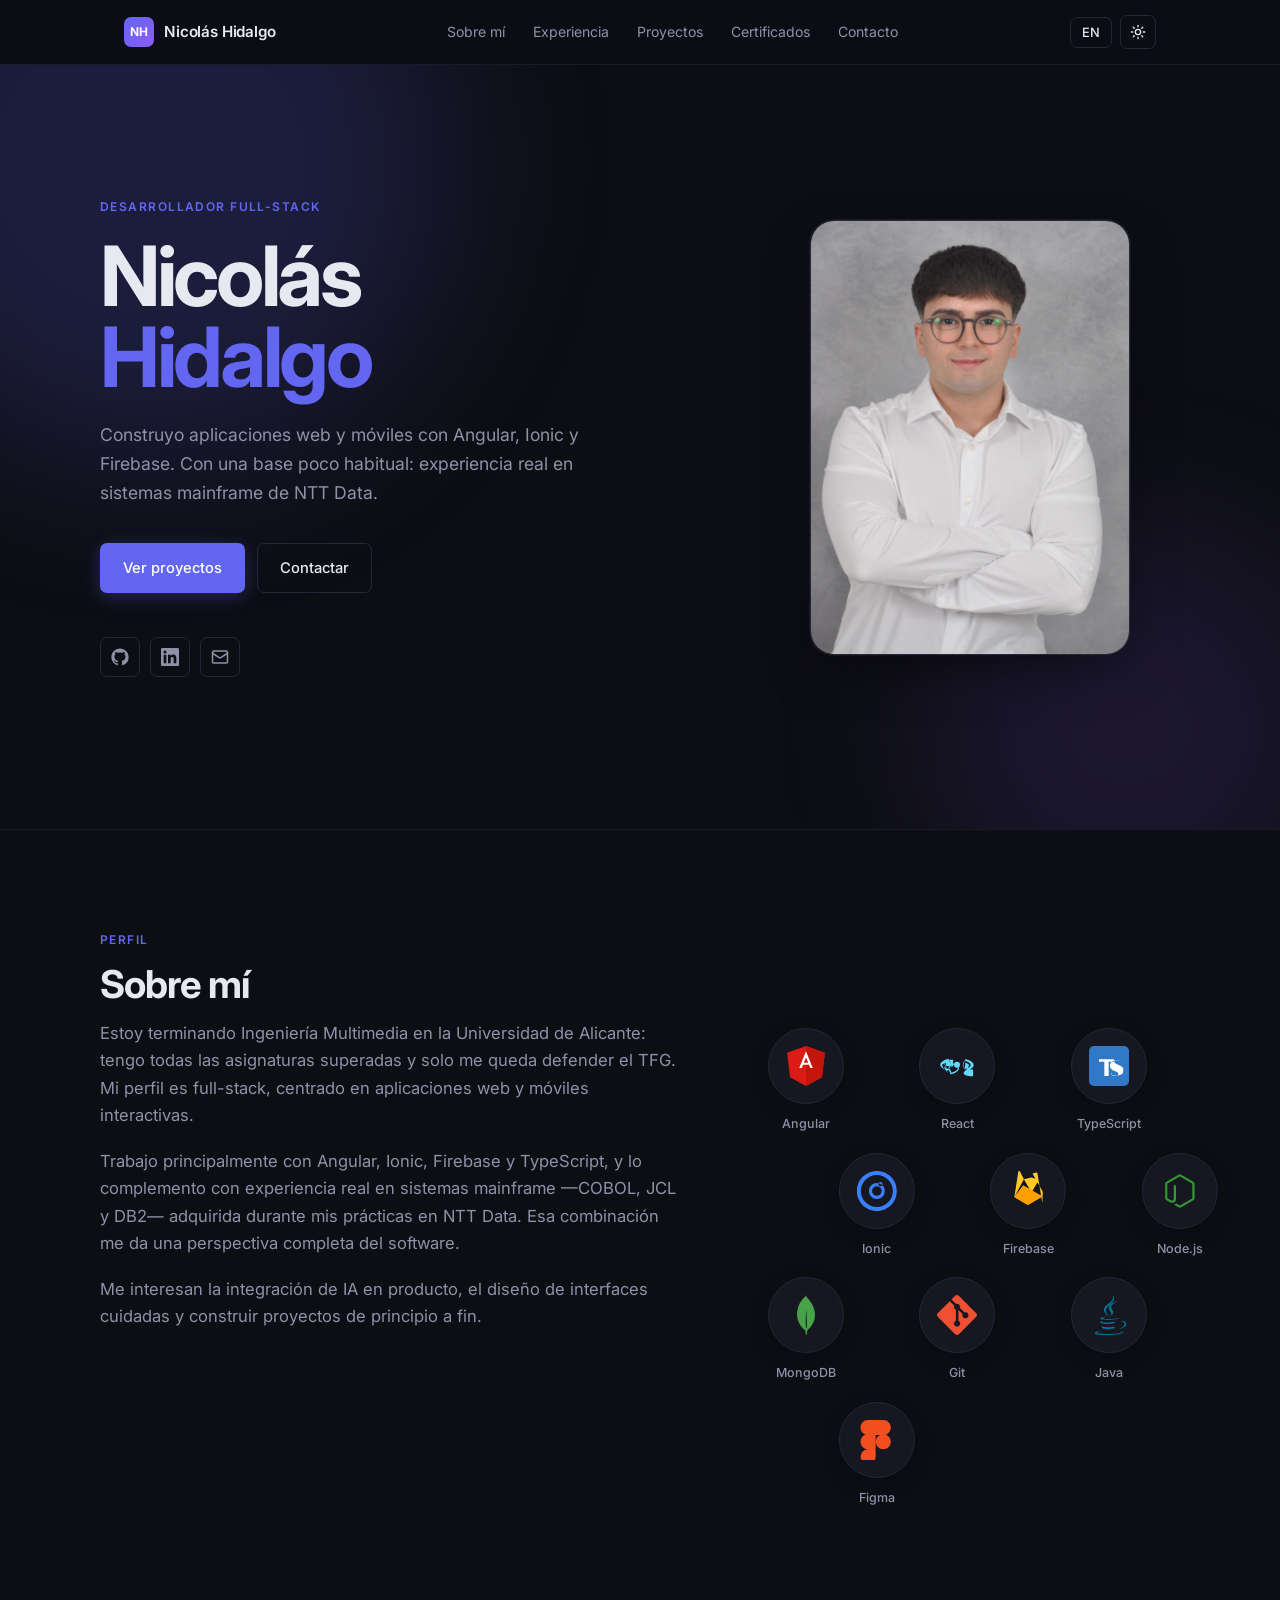
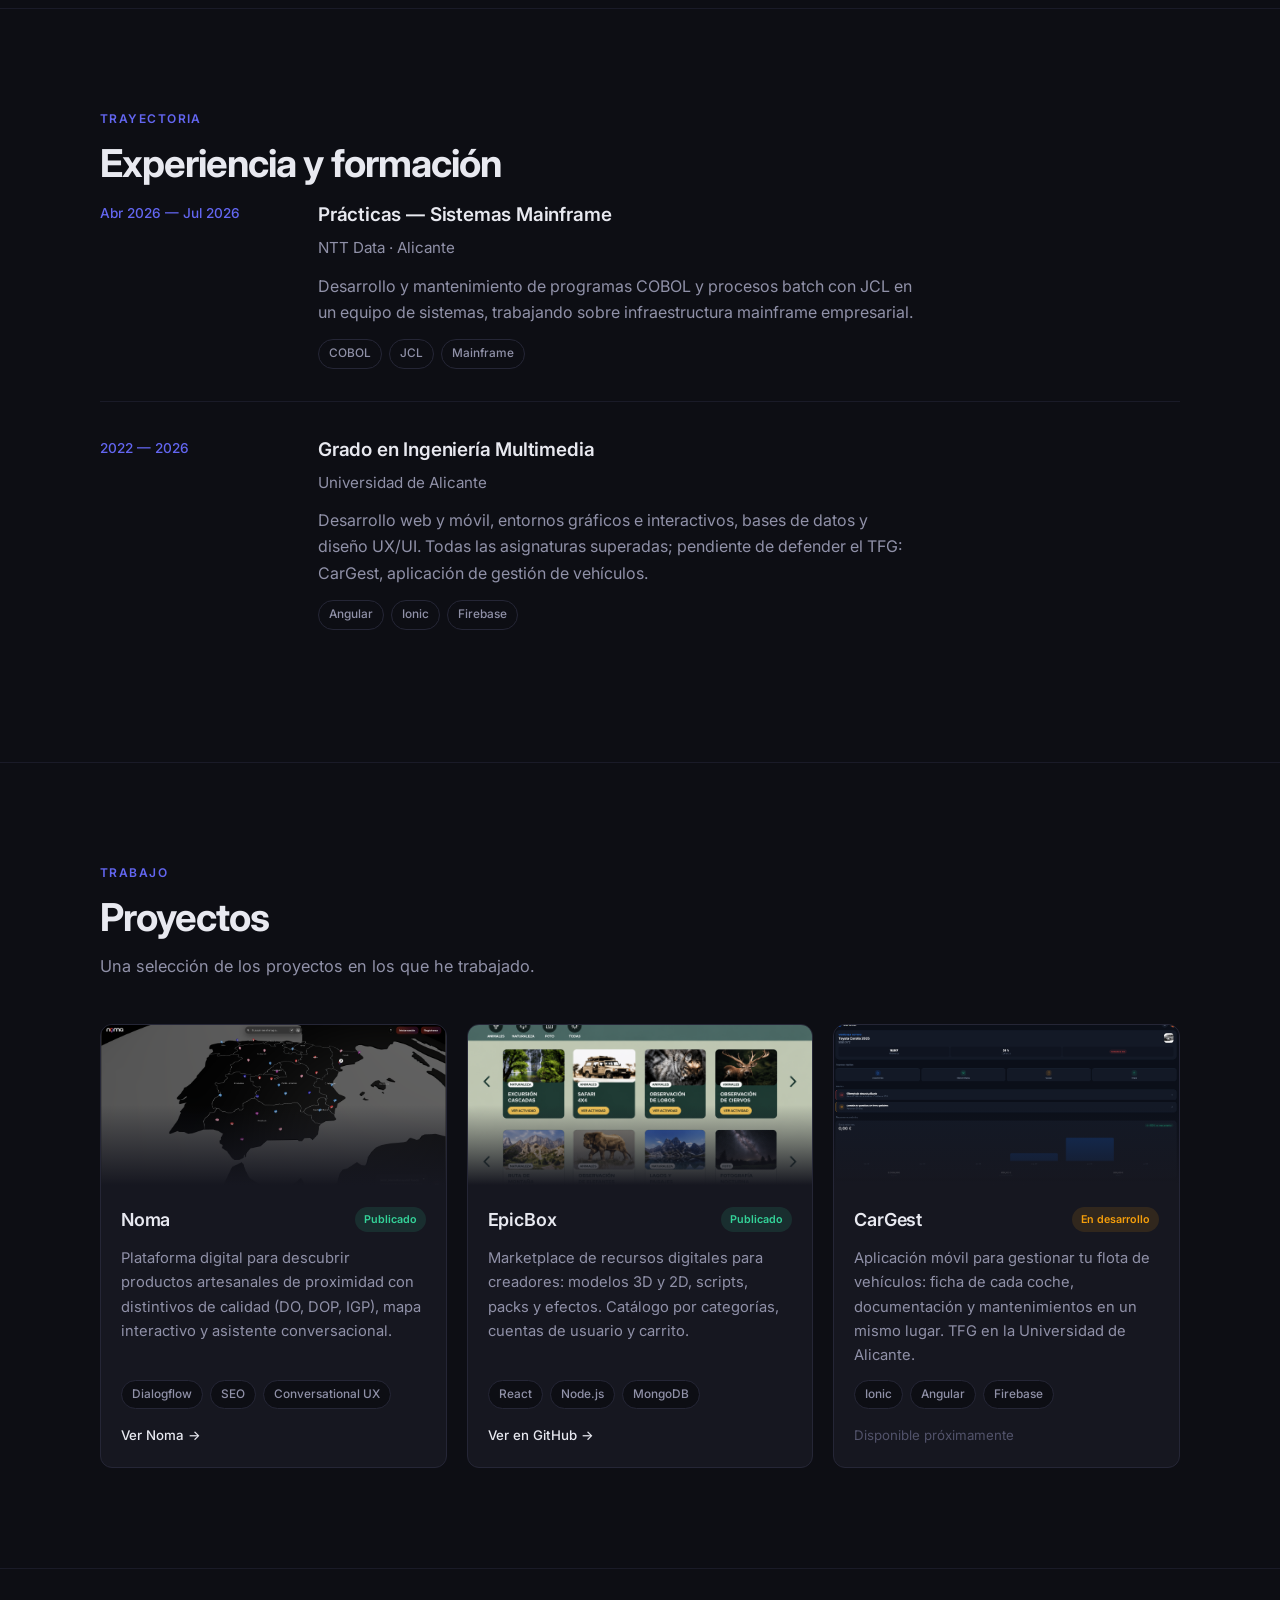
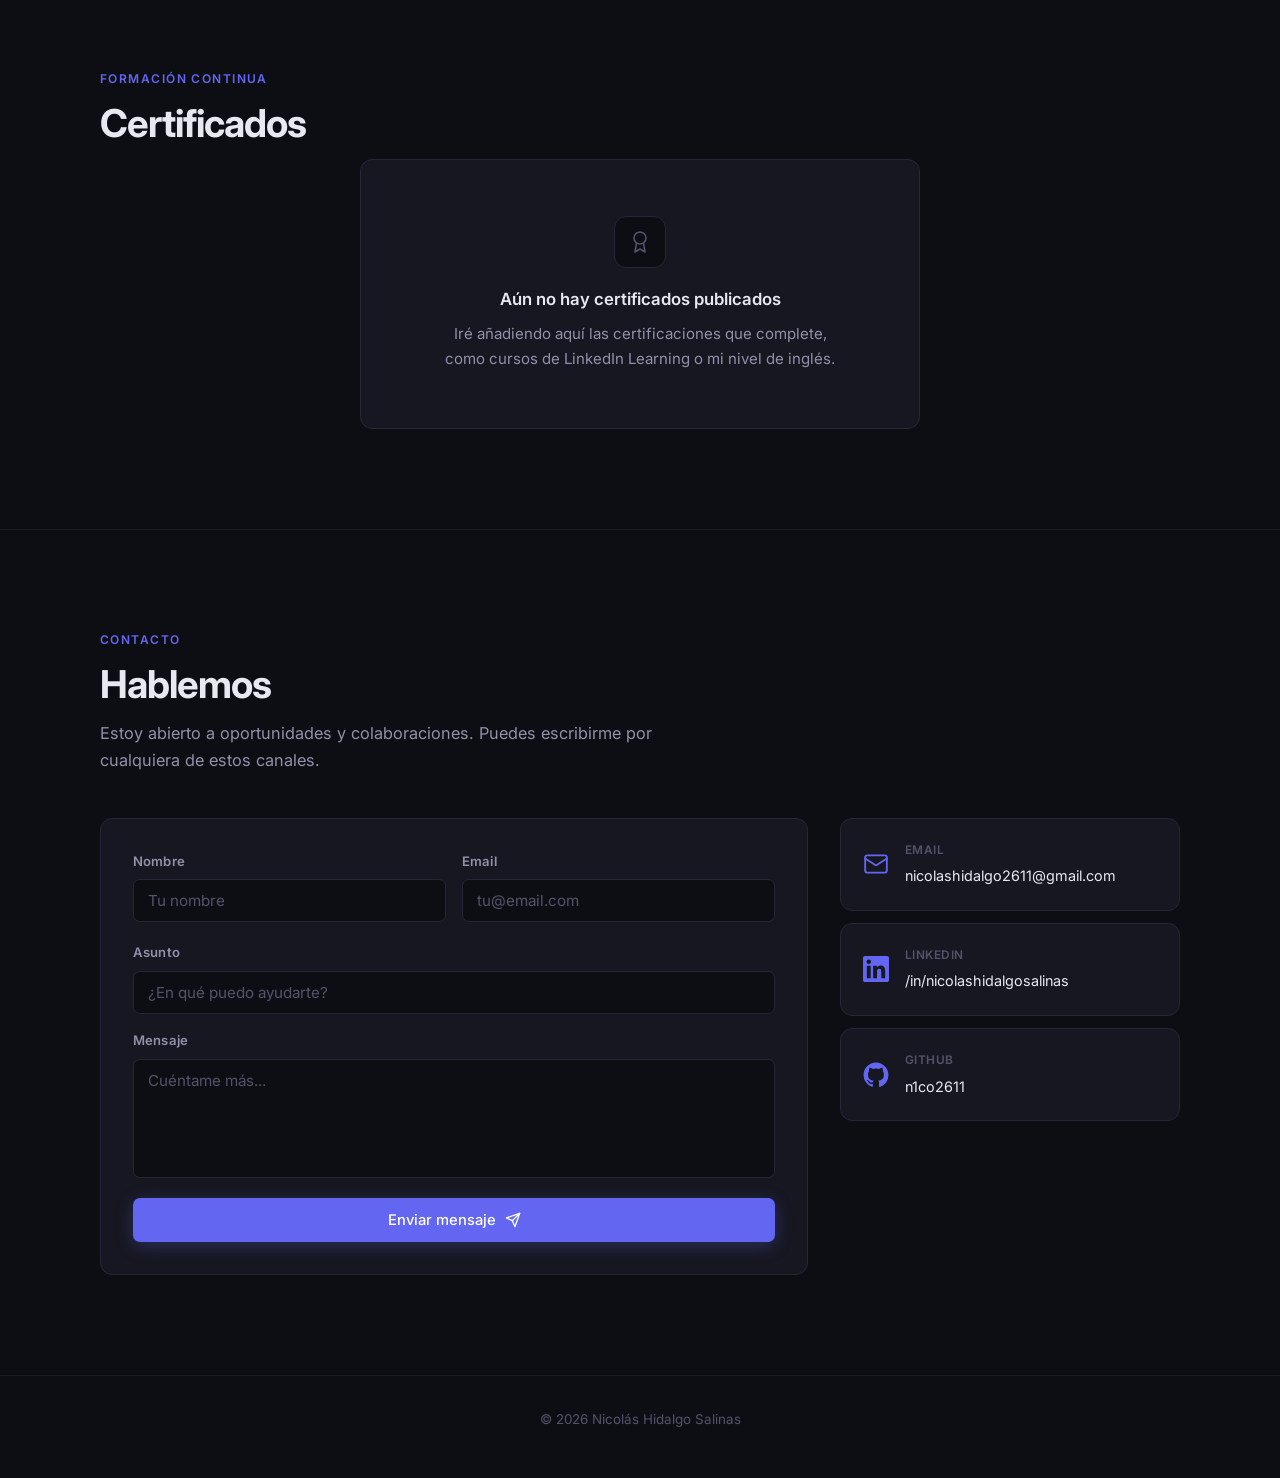
==== commit e3ec3e86: "actualizaciones" ====
--- a/index.html
+++ b/index.html
@@ -85,11 +85,11 @@
   <!-- ABOUT -->
   <section class="section" id="about">
     <div class="section-inner">
-      <p class="eyebrow reveal">Perfil</p>
+      <p class="eyebrow reveal" data-i18n="about.eyebrow">Perfil</p>
       <h2 class="section-title reveal" data-i18n="about.title">Sobre mí</h2>
       <div class="about-grid">
         <div class="about-copy reveal">
-          <p data-i18n="about.p1">Soy estudiante de último año de Ingeniería Multimedia en la Universidad de Alicante, con un perfil full-stack centrado en aplicaciones web y móviles interactivas.</p>
+          <p data-i18n="about.p1">Estoy terminando Ingeniería Multimedia en la Universidad de Alicante: tengo todas las asignaturas superadas y solo me queda defender el TFG. Mi perfil es full-stack, centrado en aplicaciones web y móviles interactivas.</p>
           <p data-i18n="about.p2">Trabajo principalmente con Angular, Ionic, Firebase y TypeScript, y lo complemento con experiencia real en sistemas mainframe —COBOL, JCL y DB2— adquirida durante mis prácticas en NTT Data. Esa combinación me da una perspectiva completa del software.</p>
           <p data-i18n="about.p3">Me interesan la integración de IA en producto, el diseño de interfaces cuidadas y construir proyectos de principio a fin.</p>
         </div>
@@ -155,11 +155,11 @@
           </div>
         </article>
         <article class="exp-item reveal">
-          <div class="exp-date" data-i18n="exp.uni.date">2022 — Actualidad</div>
+          <div class="exp-date" data-i18n="exp.uni.date">2022 — 2026</div>
           <div class="exp-body">
             <h3 class="exp-role" data-i18n="exp.uni.role">Grado en Ingeniería Multimedia</h3>
             <p class="exp-org">Universidad de Alicante</p>
-            <p class="exp-desc" data-i18n="exp.uni.desc">Desarrollo web y móvil, entornos gráficos e interactivos, bases de datos y diseño UX/UI. TFG: CarGest, aplicación de gestión de vehículos.</p>
+            <p class="exp-desc" data-i18n="exp.uni.desc">Desarrollo web y móvil, entornos gráficos e interactivos, bases de datos y diseño UX/UI. Todas las asignaturas superadas; pendiente de defender el TFG: CarGest, aplicación de gestión de vehículos.</p>
             <div class="tags tags-sm"><span class="tag">Angular</span><span class="tag">Ionic</span><span class="tag">Firebase</span></div>
           </div>
         </article>
@@ -235,7 +235,7 @@
     <div class="section-inner">
       <p class="eyebrow reveal" data-i18n="contact.eyebrow">Contacto</p>
       <h2 class="section-title reveal" data-i18n="contact.title">Hablemos</h2>
-      <p class="section-subtitle reveal" data-i18n="contact.subtitle">Estoy abierto a oportunidades y colaboraciones. Escríbeme directamente o por cualquiera de estos canales.</p>
+      <p class="section-subtitle reveal" data-i18n="contact.subtitle">Estoy abierto a oportunidades y colaboraciones. Puedes escribirme por cualquiera de estos canales.</p>
 
       <div class="contact-layout">
         <!-- Formulario -->
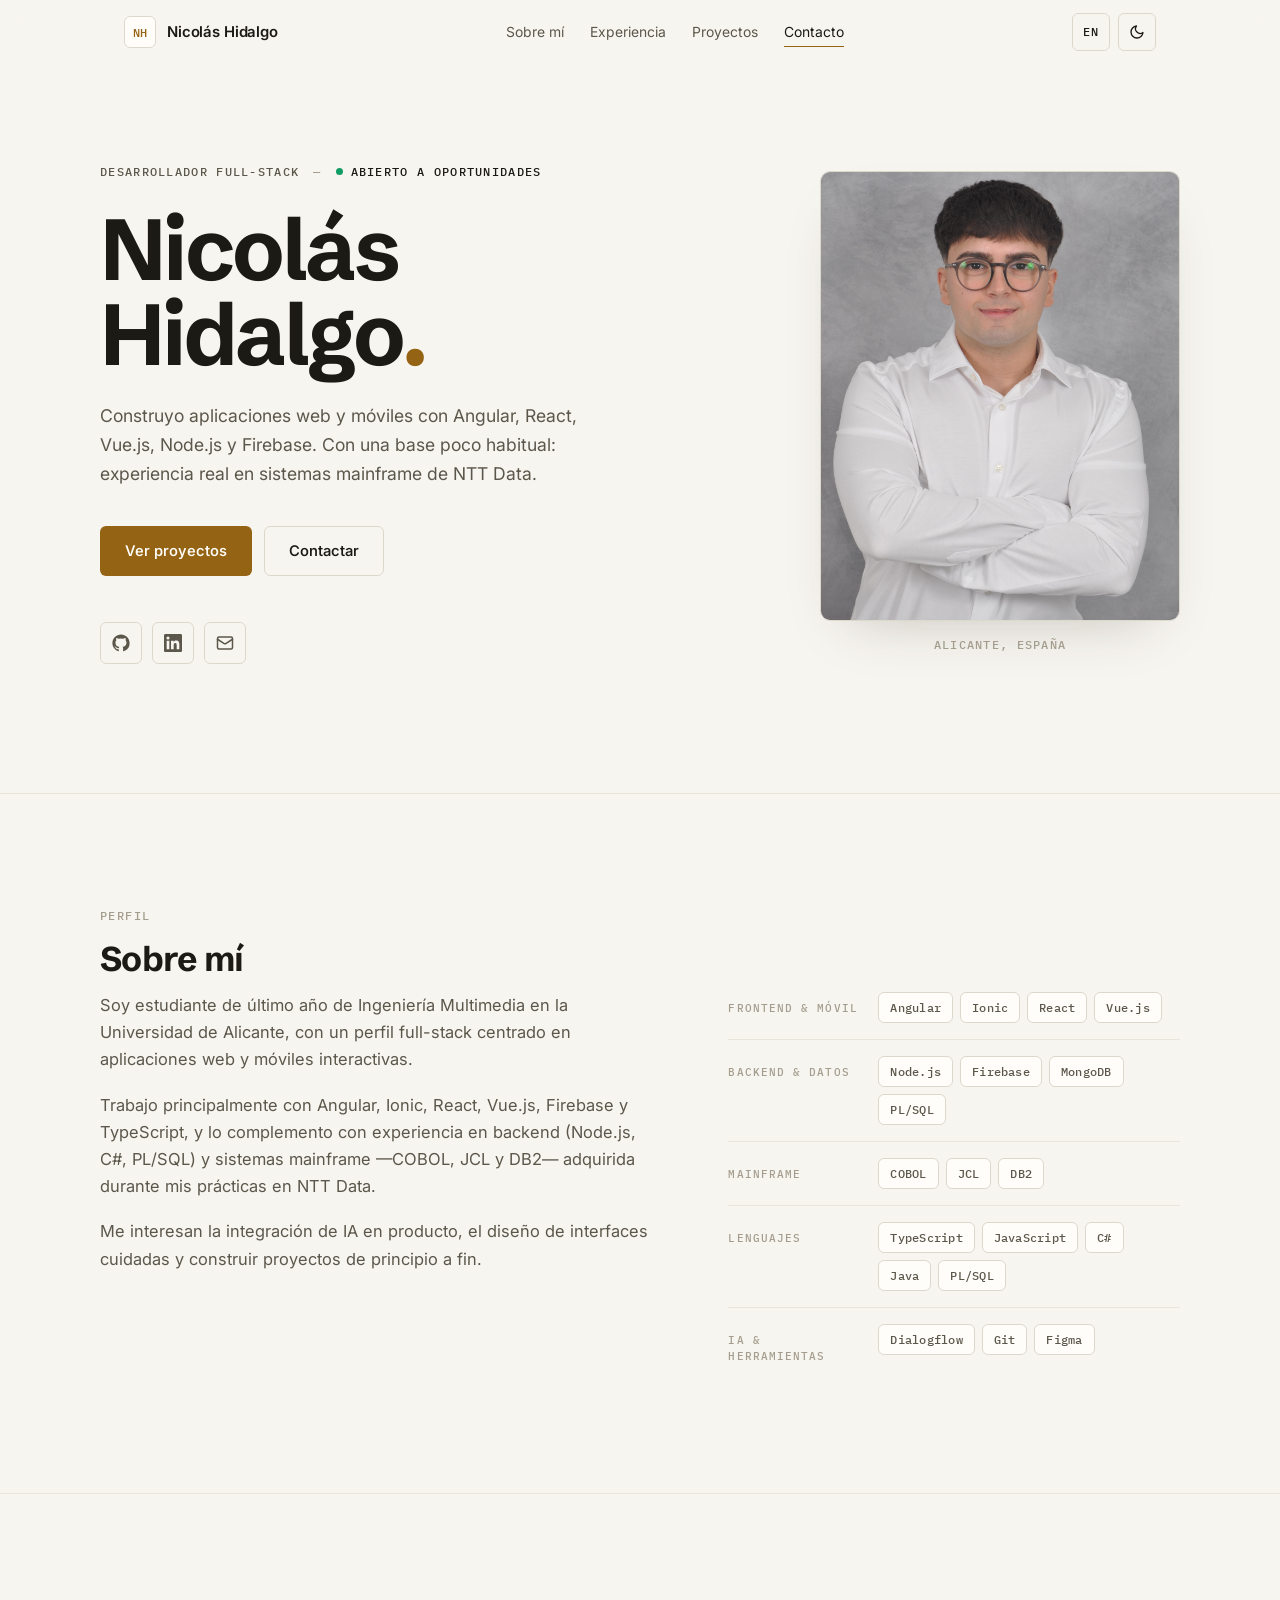
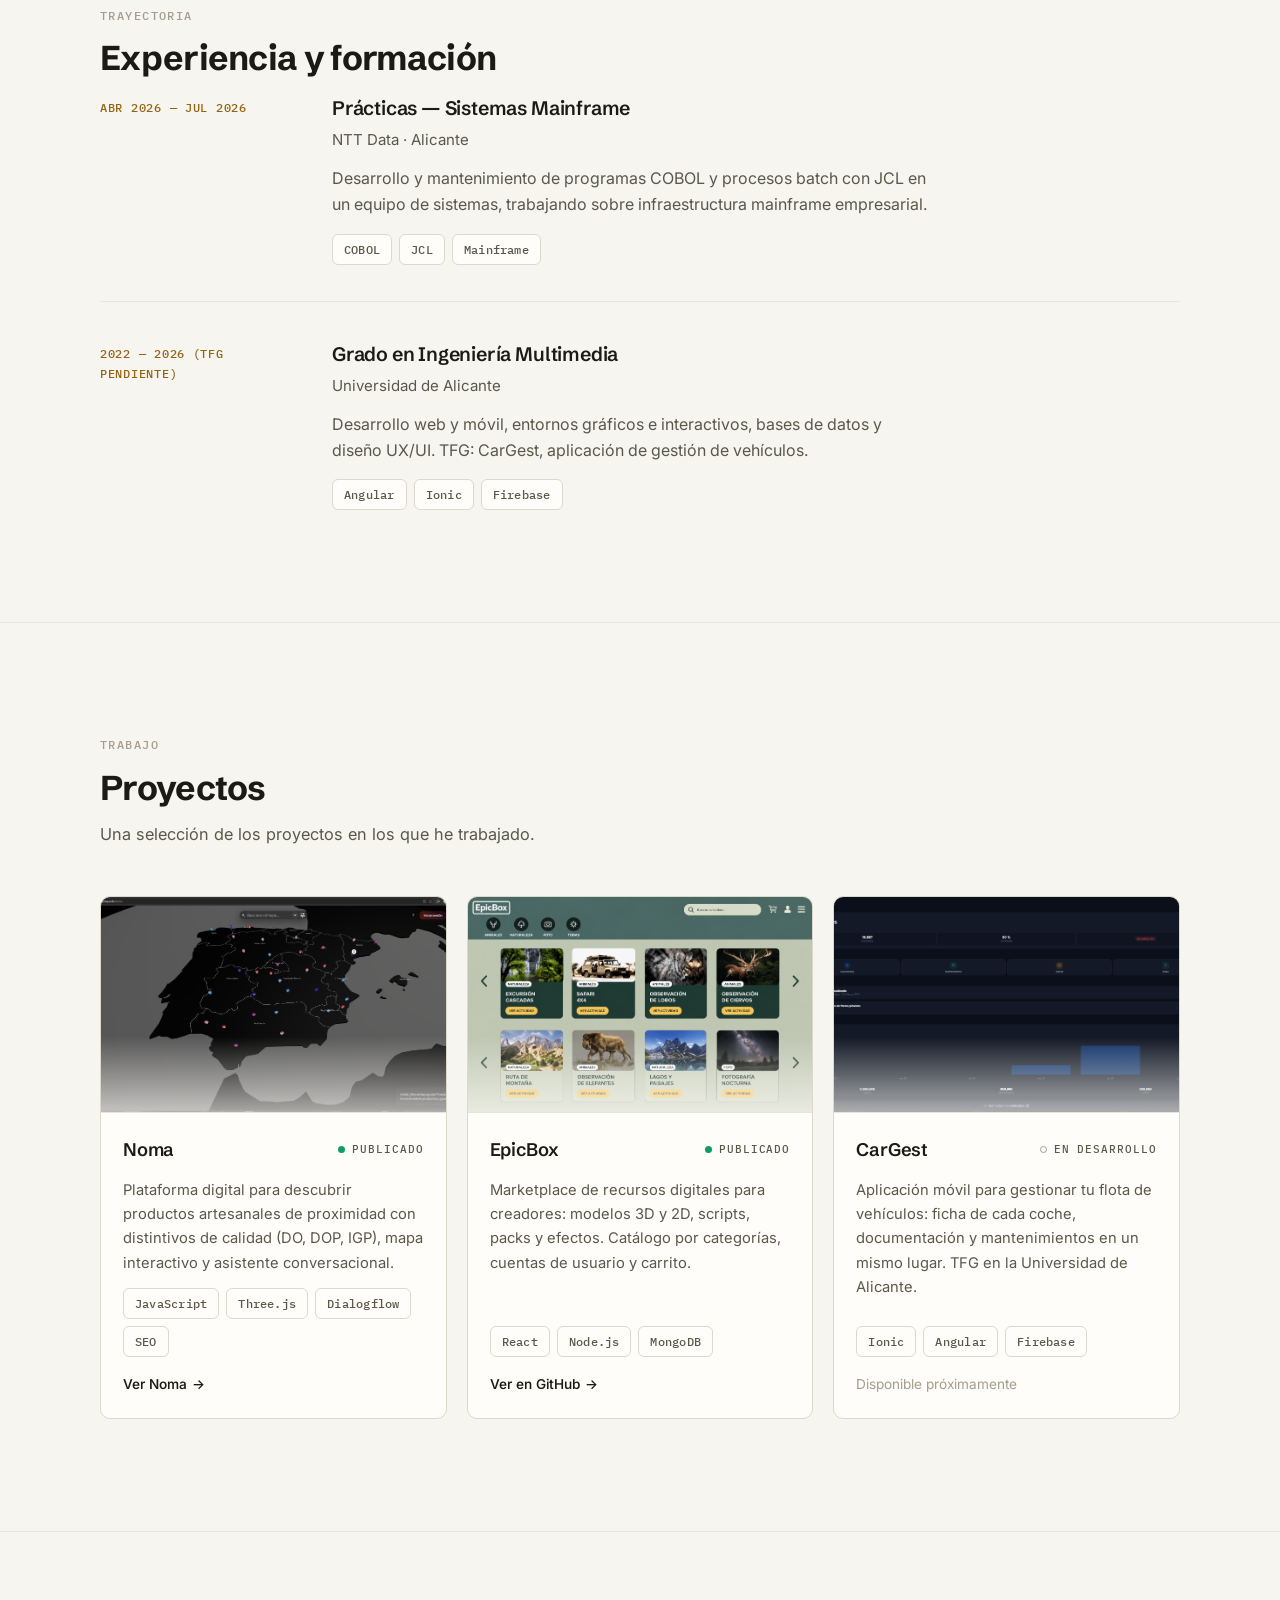
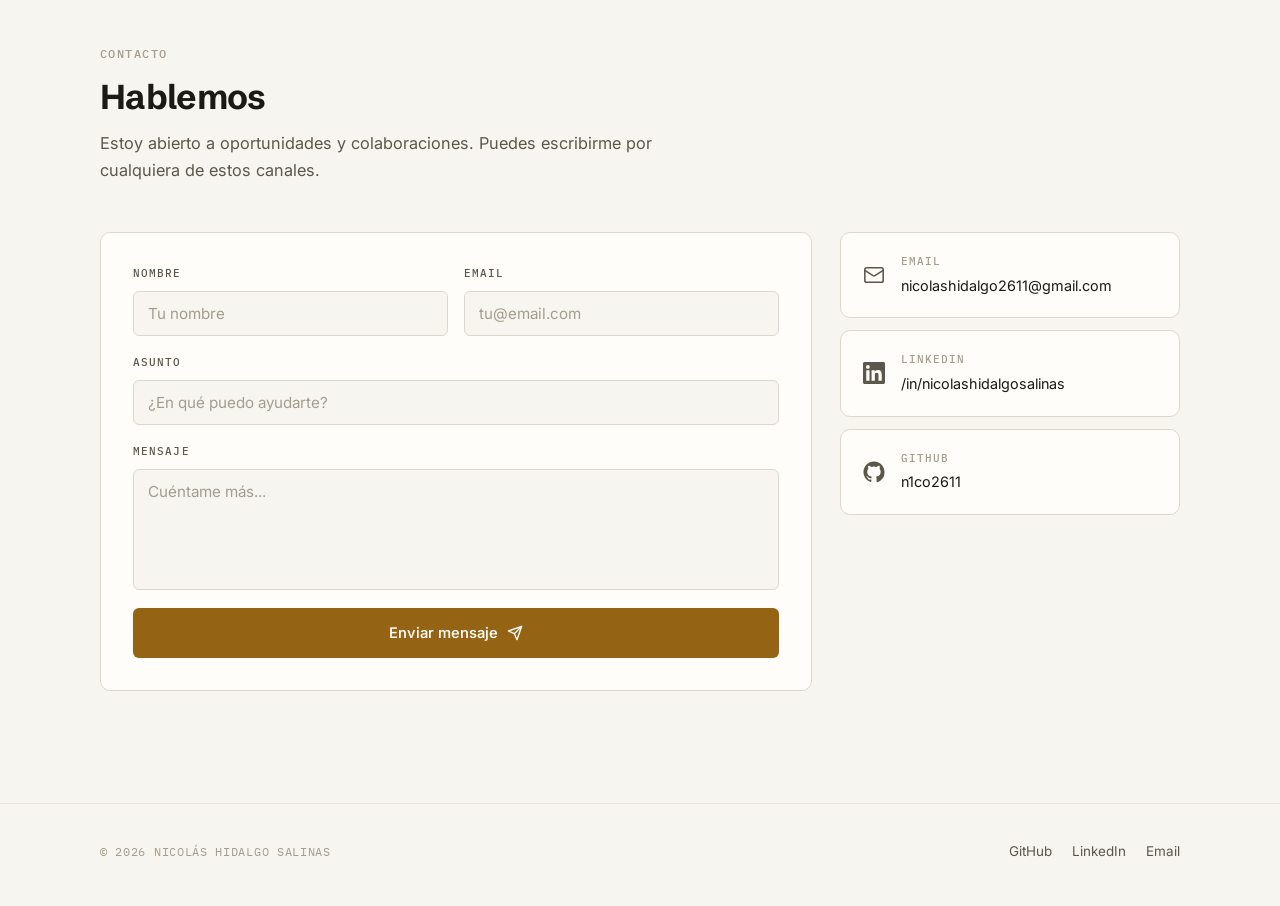
==== commit 4ce8db99: "ahora" ====
--- a/index.html
+++ b/index.html
@@ -5,57 +5,104 @@
 <meta name="viewport" content="width=device-width, initial-scale=1.0">
 <title>Nicolás Hidalgo — Desarrollador Full-Stack</title>
 <meta name="description" content="Portfolio de Nicolás Hidalgo Salinas, desarrollador full-stack. Angular, Ionic, Firebase, TypeScript y sistemas mainframe.">
+<meta name="author" content="Nicolás Hidalgo Salinas">
+
+<!-- Social sharing -->
+<meta property="og:type" content="website">
+<meta property="og:title" content="Nicolás Hidalgo — Desarrollador Full-Stack">
+<meta property="og:description" content="Aplicaciones web y móviles con Angular, Ionic y Firebase, con base en sistemas mainframe (COBOL, JCL, DB2).">
+<meta property="og:locale" content="es_ES">
+<meta property="og:locale:alternate" content="en_US">
+<meta name="twitter:card" content="summary">
+
+<!-- Theme color for browser chrome (kept in sync by JS) -->
+<meta name="theme-color" id="meta-theme-color" content="#131210">
+
+<!-- Resolve theme + language before first paint (no flash) -->
+<script>
+(function () {
+  var d = document.documentElement;
+  d.classList.add("js");
+  var theme = "dark";
+  try {
+    var stored = localStorage.getItem("theme");
+    if (stored === "dark" || stored === "light") {
+      theme = stored;
+    } else if (window.matchMedia("(prefers-color-scheme: light)").matches) {
+      theme = "light";
+    }
+    var lang = localStorage.getItem("lang");
+    if (lang === "es" || lang === "en") d.lang = lang;
+  } catch (e) {}
+  d.setAttribute("data-theme", theme);
+  var meta = document.getElementById("meta-theme-color");
+  if (meta) meta.content = theme === "light" ? "#f7f5f0" : "#131210";
+})();
+</script>
+
 <link rel="preconnect" href="https://fonts.googleapis.com">
 <link rel="preconnect" href="https://fonts.gstatic.com" crossorigin>
-<link href="https://fonts.googleapis.com/css2?family=Inter:ital,opsz,wght@0,14..32,400;0,14..32,500;0,14..32,600;0,14..32,700;1,14..32,400&display=swap" rel="stylesheet">
+<link href="https://fonts.googleapis.com/css2?family=IBM+Plex+Mono:wght@500&family=Inter:wght@400..600&family=Schibsted+Grotesk:wght@600..700&display=swap" rel="stylesheet">
 <link rel="stylesheet" href="styles.css">
-<link rel="icon" type="image/svg+xml" href="data:image/svg+xml,%3Csvg xmlns='http://www.w3.org/2000/svg' viewBox='0 0 32 32'%3E%3Crect width='32' height='32' rx='8' fill='%2318181b'/%3E%3Ctext x='16' y='22' font-family='Inter,sans-serif' font-size='14' font-weight='700' fill='%23fafafa' text-anchor='middle'%3ENH%3C/text%3E%3C/svg%3E">
+<link rel="icon" type="image/svg+xml" href="data:image/svg+xml,%3Csvg xmlns='http://www.w3.org/2000/svg' viewBox='0 0 32 32'%3E%3Crect width='32' height='32' rx='7' fill='%23131210'/%3E%3Ctext x='16' y='21.5' font-family='monospace' font-size='13' font-weight='600' fill='%23d9a24a' text-anchor='middle'%3ENH%3C/text%3E%3C/svg%3E">
+<script src="script.js" defer></script>
 </head>
 <body>
 
-<a class="skip-link" href="#main">Saltar al contenido</a>
+<a class="skip-link" href="#main" data-i18n="a11y.skip">Saltar al contenido</a>
 
 <header class="nav" id="nav">
   <div class="nav-inner">
-    <a href="#top" class="nav-logo" aria-label="Inicio">
-      <span class="nav-mono">NH</span>
+    <a href="#top" class="nav-logo" aria-label="Inicio" data-i18n-aria="a11y.home">
+      <span class="nav-mark" aria-hidden="true">NH</span>
       <span class="nav-name">Nicolás Hidalgo</span>
     </a>
-    <nav class="nav-links" aria-label="Navegación principal">
+    <nav class="nav-links" aria-label="Navegación principal" data-i18n-aria="a11y.nav">
       <a href="#about" data-i18n="nav.about">Sobre mí</a>
       <a href="#experience" data-i18n="nav.experience">Experiencia</a>
       <a href="#projects" data-i18n="nav.projects">Proyectos</a>
-      <a href="#certificates" data-i18n="nav.certificates">Certificados</a>
+      <!-- CERTIFICADOS: descomenta esta línea cuando publiques el primero -->
+      <!-- <a href="#certificates" data-i18n="nav.certificates">Certificados</a> -->
       <a href="#contact" data-i18n="nav.contact">Contacto</a>
     </nav>
     <div class="nav-controls">
-      <button id="lang-toggle" class="ctrl-btn" type="button" aria-label="Cambiar idioma"><span data-lang-label>EN</span></button>
-      <button id="theme-toggle" class="ctrl-btn icon-btn" type="button" aria-label="Cambiar tema">
-        <svg class="icon-sun" viewBox="0 0 24 24" fill="none" stroke="currentColor" stroke-width="2" stroke-linecap="round"><circle cx="12" cy="12" r="4"/><path d="M12 2v2M12 20v2M4.93 4.93l1.41 1.41M17.66 17.66l1.41 1.41M2 12h2M20 12h2M4.93 19.07l1.41-1.41M17.66 6.34l1.41-1.41"/></svg>
-        <svg class="icon-moon" viewBox="0 0 24 24" fill="none" stroke="currentColor" stroke-width="2" stroke-linecap="round" stroke-linejoin="round"><path d="M21 12.79A9 9 0 1 1 11.21 3 7 7 0 0 0 21 12.79z"/></svg>
+      <button id="lang-toggle" class="ctrl-btn" type="button" aria-label="Cambiar idioma a inglés"><span data-lang-label>EN</span></button>
+      <button id="theme-toggle" class="ctrl-btn" type="button" aria-label="Cambiar tema" data-i18n-aria="a11y.theme">
+        <svg class="icon-sun" viewBox="0 0 24 24" fill="none" stroke="currentColor" stroke-width="2" stroke-linecap="round" aria-hidden="true"><circle cx="12" cy="12" r="4"/><path d="M12 2v2M12 20v2M4.93 4.93l1.41 1.41M17.66 17.66l1.41 1.41M2 12h2M20 12h2M4.93 19.07l1.41-1.41M17.66 6.34l1.41-1.41"/></svg>
+        <svg class="icon-moon" viewBox="0 0 24 24" fill="none" stroke="currentColor" stroke-width="2" stroke-linecap="round" stroke-linejoin="round" aria-hidden="true"><path d="M21 12.79A9 9 0 1 1 11.21 3 7 7 0 0 0 21 12.79z"/></svg>
       </button>
-      <button id="nav-toggle" class="ctrl-btn icon-btn nav-burger" type="button" aria-label="Abrir menú" aria-expanded="false">
-        <svg viewBox="0 0 24 24" fill="none" stroke="currentColor" stroke-width="2" stroke-linecap="round"><path d="M3 6h18M3 12h18M3 18h18"/></svg>
+      <button id="nav-toggle" class="ctrl-btn nav-burger" type="button" aria-label="Abrir menú" aria-expanded="false" aria-controls="nav-mobile">
+        <svg class="icon-menu" viewBox="0 0 24 24" fill="none" stroke="currentColor" stroke-width="2" stroke-linecap="round" aria-hidden="true"><path d="M3 6h18M3 12h18M3 18h18"/></svg>
+        <svg class="icon-close" viewBox="0 0 24 24" fill="none" stroke="currentColor" stroke-width="2" stroke-linecap="round" aria-hidden="true"><path d="M18 6 6 18M6 6l12 12"/></svg>
       </button>
     </div>
   </div>
-  <nav class="nav-links-mobile" id="nav-links-mobile" aria-label="Navegación móvil">
-    <a href="#about" data-i18n="nav.about">Sobre mí</a>
-    <a href="#experience" data-i18n="nav.experience">Experiencia</a>
-    <a href="#projects" data-i18n="nav.projects">Proyectos</a>
-    <a href="#certificates" data-i18n="nav.certificates">Certificados</a>
-    <a href="#contact" data-i18n="nav.contact">Contacto</a>
-  </nav>
+  <div class="nav-mobile" id="nav-mobile">
+    <div class="nav-mobile-inner">
+      <nav aria-label="Navegación móvil" data-i18n-aria="a11y.nav_mobile">
+        <a href="#about" data-i18n="nav.about">Sobre mí</a>
+        <a href="#experience" data-i18n="nav.experience">Experiencia</a>
+        <a href="#projects" data-i18n="nav.projects">Proyectos</a>
+        <!-- CERTIFICADOS: descomenta esta línea cuando publiques el primero -->
+        <!-- <a href="#certificates" data-i18n="nav.certificates">Certificados</a> -->
+        <a href="#contact" data-i18n="nav.contact">Contacto</a>
+      </nav>
+    </div>
+  </div>
 </header>
 
 <main id="main">
 
-  <!-- HERO -->
-  <section class="hero" id="top">
+  <!-- ============================== HERO ============================== -->
+  <section class="hero" id="top" aria-labelledby="hero-title">
     <div class="hero-inner">
       <div class="hero-text animate-hero-text">
-        <p class="eyebrow hero-eyebrow" data-i18n="hero.eyebrow">Desarrollador Full-Stack</p>
-        <h1 class="hero-title">Nicolás<br><span class="hero-title-accent">Hidalgo</span></h1>
+        <p class="hero-status">
+          <span data-i18n="hero.eyebrow">Desarrollador Full-Stack</span>
+          <span class="sep" aria-hidden="true">—</span>
+          <span class="hero-avail"><span class="dot" aria-hidden="true"></span><span data-i18n="hero.available">Abierto a oportunidades</span></span>
+        </p>
+        <h1 class="hero-title" id="hero-title">Nicolás<br>Hidalgo<span class="dot-accent">.</span></h1>
         <p class="hero-tagline" data-i18n="hero.tagline">Construyo aplicaciones web y móviles con Angular, Ionic y Firebase. Con una base poco habitual: experiencia real en sistemas mainframe de NTT Data.</p>
         <div class="hero-actions">
           <a href="#projects" class="btn btn-primary" data-i18n="hero.cta_projects">Ver proyectos</a>
@@ -63,150 +110,150 @@
         </div>
         <div class="hero-socials">
           <a href="https://github.com/n1co2611" target="_blank" rel="noopener noreferrer" aria-label="GitHub">
-            <svg viewBox="0 0 24 24" fill="currentColor"><path d="M12 .5C5.65.5.5 5.65.5 12c0 5.09 3.29 9.4 7.86 10.93.57.1.78-.25.78-.55 0-.27-.01-1.17-.02-2.12-3.2.7-3.88-1.35-3.88-1.35-.52-1.33-1.28-1.68-1.28-1.68-1.04-.71.08-.7.08-.7 1.15.08 1.76 1.18 1.76 1.18 1.02 1.75 2.68 1.25 3.33.95.1-.74.4-1.25.72-1.53-2.55-.29-5.23-1.28-5.23-5.7 0-1.26.45-2.29 1.18-3.1-.12-.29-.51-1.46.11-3.04 0 0 .96-.31 3.16 1.18a10.9 10.9 0 0 1 5.75 0c2.2-1.49 3.16-1.18 3.16-1.18.62 1.58.23 2.75.11 3.04.74.81 1.18 1.84 1.18 3.1 0 4.43-2.69 5.41-5.25 5.69.41.36.78 1.08.78 2.17 0 1.57-.01 2.83-.01 3.22 0 .3.21.66.79.55A11.5 11.5 0 0 0 23.5 12C23.5 5.65 18.35.5 12 .5Z"/></svg>
+            <svg viewBox="0 0 24 24" fill="currentColor" aria-hidden="true"><path d="M12 .5C5.65.5.5 5.65.5 12c0 5.09 3.29 9.4 7.86 10.93.57.1.78-.25.78-.55 0-.27-.01-1.17-.02-2.12-3.2.7-3.88-1.35-3.88-1.35-.52-1.33-1.28-1.68-1.28-1.68-1.04-.71.08-.7.08-.7 1.15.08 1.76 1.18 1.76 1.18 1.02 1.75 2.68 1.25 3.33.95.1-.74.4-1.25.72-1.53-2.55-.29-5.23-1.28-5.23-5.7 0-1.26.45-2.29 1.18-3.1-.12-.29-.51-1.46.11-3.04 0 0 .96-.31 3.16 1.18a10.9 10.9 0 0 1 5.75 0c2.2-1.49 3.16-1.18 3.16-1.18.62 1.58.23 2.75.11 3.04.74.81 1.18 1.84 1.18 3.1 0 4.43-2.69 5.41-5.25 5.69.41.36.78 1.08.78 2.17 0 1.57-.01 2.83-.01 3.22 0 .3.21.66.79.55A11.5 11.5 0 0 0 23.5 12C23.5 5.65 18.35.5 12 .5Z"/></svg>
           </a>
           <a href="https://www.linkedin.com/in/nicolashidalgosalinas" target="_blank" rel="noopener noreferrer" aria-label="LinkedIn">
-            <svg viewBox="0 0 24 24" fill="currentColor"><path d="M20.45 20.45h-3.55v-5.57c0-1.33-.02-3.03-1.85-3.03-1.85 0-2.14 1.44-2.14 2.94v5.66H9.36V9h3.41v1.56h.05c.48-.9 1.63-1.85 3.36-1.85 3.6 0 4.27 2.37 4.27 5.45v6.29ZM5.34 7.43a2.06 2.06 0 1 1 0-4.12 2.06 2.06 0 0 1 0 4.12ZM7.11 20.45H3.56V9h3.55v11.45ZM22.22 0H1.77C.79 0 0 .77 0 1.73v20.54C0 23.23.79 24 1.77 24h20.45c.98 0 1.78-.77 1.78-1.73V1.73C24 .77 23.2 0 22.22 0Z"/></svg>
-          </a>
-          <a href="#contact" aria-label="Contacto">
-            <svg viewBox="0 0 24 24" fill="none" stroke="currentColor" stroke-width="2" stroke-linecap="round" stroke-linejoin="round"><rect x="2" y="4" width="20" height="16" rx="2"/><path d="m22 7-8.97 5.7a1.94 1.94 0 0 1-2.06 0L2 7"/></svg>
-          </a>
-        </div>
-      </div>
-
-      <div class="hero-photo animate-hero-photo">
+            <svg viewBox="0 0 24 24" fill="currentColor" aria-hidden="true"><path d="M20.45 20.45h-3.55v-5.57c0-1.33-.02-3.03-1.85-3.03-1.85 0-2.14 1.44-2.14 2.94v5.66H9.36V9h3.41v1.56h.05c.48-.9 1.63-1.85 3.36-1.85 3.6 0 4.27 2.37 4.27 5.45v6.29ZM5.34 7.43a2.06 2.06 0 1 1 0-4.12 2.06 2.06 0 0 1 0 4.12ZM7.11 20.45H3.56V9h3.55v11.45ZM22.22 0H1.77C.79 0 0 .77 0 1.73v20.54C0 23.23.79 24 1.77 24h20.45c.98 0 1.78-.77 1.78-1.73V1.73C24 .77 23.2 0 22.22 0Z"/></svg>
+          </a>
+          <a href="#contact" aria-label="Contacto" data-i18n-aria="nav.contact">
+            <svg viewBox="0 0 24 24" fill="none" stroke="currentColor" stroke-width="2" stroke-linecap="round" stroke-linejoin="round" aria-hidden="true"><rect x="2" y="4" width="20" height="16" rx="2"/><path d="m22 7-8.97 5.7a1.94 1.94 0 0 1-2.06 0L2 7"/></svg>
+          </a>
+        </div>
+      </div>
+
+      <figure class="hero-photo animate-hero-photo">
         <div class="photo-frame">
-          <img src="img/perfil.png" alt="Nicolás Hidalgo">
-        </div>
-      </div>
-    </div>
-  </section>
-
-  <!-- ABOUT -->
-  <section class="section" id="about">
+          <img src="img/perfil.png" alt="Nicolás Hidalgo" fetchpriority="high" decoding="async">
+        </div>
+        <figcaption data-i18n="hero.location">Alicante, España</figcaption>
+      </figure>
+    </div>
+  </section>
+
+  <!-- ============================== ABOUT ============================== -->
+  <section class="section" id="about" aria-labelledby="about-title">
     <div class="section-inner">
       <p class="eyebrow reveal" data-i18n="about.eyebrow">Perfil</p>
-      <h2 class="section-title reveal" data-i18n="about.title">Sobre mí</h2>
+      <h2 class="section-title reveal" id="about-title" data-i18n="about.title">Sobre mí</h2>
       <div class="about-grid">
         <div class="about-copy reveal">
-          <p data-i18n="about.p1">Estoy terminando Ingeniería Multimedia en la Universidad de Alicante: tengo todas las asignaturas superadas y solo me queda defender el TFG. Mi perfil es full-stack, centrado en aplicaciones web y móviles interactivas.</p>
+          <p data-i18n="about.p1">Soy estudiante de último año de Ingeniería Multimedia en la Universidad de Alicante, con un perfil full-stack centrado en aplicaciones web y móviles interactivas.</p>
           <p data-i18n="about.p2">Trabajo principalmente con Angular, Ionic, Firebase y TypeScript, y lo complemento con experiencia real en sistemas mainframe —COBOL, JCL y DB2— adquirida durante mis prácticas en NTT Data. Esa combinación me da una perspectiva completa del software.</p>
           <p data-i18n="about.p3">Me interesan la integración de IA en producto, el diseño de interfaces cuidadas y construir proyectos de principio a fin.</p>
         </div>
-        <div class="hex-grid reveal" aria-label="Tecnologías">
-          <div class="hex-item">
-            <div class="hex-circle"><svg viewBox="0 0 24 24" xmlns="http://www.w3.org/2000/svg"><path d="M9.931 12.645h4.138l-2.07-4.908m0-7.737L.68 3.982l1.726 14.771L12 24l9.586-5.243 1.728-14.771z" fill="#dd1b16"/><path d="M12 .0L12 24l9.585-5.243 1.728-14.771z" fill="#c3160a"/><path d="M11.998 3.158L7.952 13.2H9.41l.804-2.008h3.572l.803 2.008h1.457zm.001 3.809l1.32 3.124h-2.64z" fill="#fff"/></svg></div>
-            <span>Angular</span>
-          </div>
-          <div class="hex-item">
-            <div class="hex-circle"><svg viewBox="0 0 24 24" xmlns="http://www.w3.org/2000/svg"><circle cx="12" cy="11.245" r="1.785" fill="#61dafb"/><path d="M7.002 14.794l-.395-.101c-2.934-.741-4.607-2.017-4.607-3.447s1.673-2.706 4.607-3.447l.395-.101.111.391a28.958 28.958 0 0 0 1.136 3.057 28.964 28.964 0 0 0-1.136 3.057l-.111.391zm.577-6.09c-2.341.623-3.761 1.617-3.761 2.642s1.42 2.019 3.761 2.642a29.742 29.742 0 0 1 1.023-2.642 29.742 29.742 0 0 1-1.023-2.642zm9.419 6.09l-.111-.391a28.964 28.964 0 0 0-1.136-3.057 28.958 28.958 0 0 0 1.136-3.057l.111-.391.395.101c2.934.741 4.607 2.017 4.607 3.447s-1.673 2.706-4.607 3.447l-.395.101zm-.577-6.09a29.742 29.742 0 0 1-1.023 2.642 29.742 29.742 0 0 1 1.023 2.642c2.341-.623 3.761-1.617 3.761-2.642s-1.42-2.019-3.761-2.642zm-9.997 7.439l-.274-.333c-1.832-2.226-2.637-4.316-2.189-5.629.448-1.313 2.411-2.027 5.327-1.968l.407.009-.034.407a29.065 29.065 0 0 0 0 3.24l.034.407-.407.009c-2.916.059-4.879-.655-5.327-1.968l.463-.142zm.736-6.43c-2.328.126-3.766.84-4.004 1.556-.238.715.575 2.21 2.338 3.688a30.39 30.39 0 0 1 .073-2.55 30.39 30.39 0 0 1-.407-2.694zm9.258 6.43l-.463-.142c.448-1.313 2.411-2.027 5.327-1.968l.407.009-.034.407c.023.537.035 1.08.035 1.62s-.012 1.083-.035 1.62l-.034.407-.407.009c-2.916.059-4.879-.655-5.327-1.968zm.736-6.43a30.39 30.39 0 0 1-.407 2.694 30.39 30.39 0 0 1 .073 2.55c1.763-1.478 2.576-2.973 2.338-3.688-.238-.716-1.676-1.43-4.004-1.556zM8.098 16.85l-.111-.391a28.964 28.964 0 0 1-1.136-3.057 28.958 28.958 0 0 1 1.136-3.057l.111-.391.395.101c2.934.741 4.607 2.017 4.607 3.447s-1.673 2.706-4.607 3.447l-.395.101zm.577-6.09a29.742 29.742 0 0 0-1.023 2.642A29.742 29.742 0 0 0 8.675 16.044c2.341-.623 3.761-1.617 3.761-2.642s-1.42-2.019-3.761-2.642z" fill="#61dafb"/></svg></div>
-            <span>React</span>
-          </div>
-          <div class="hex-item">
-            <div class="hex-circle"><svg viewBox="0 0 24 24" xmlns="http://www.w3.org/2000/svg"><rect width="24" height="24" rx="3" fill="#3178c6"/><path d="M13.5 15.5v1.6c.4.2.9.4 1.4.5.6.1 1.1.2 1.7.2.6 0 1.1-.1 1.6-.2.5-.1.9-.3 1.3-.6.4-.3.6-.6.8-1 .2-.4.3-.9.3-1.5 0-.4-.1-.8-.2-1.1-.1-.3-.3-.6-.6-.9-.3-.3-.6-.5-1-.7-.4-.2-.8-.4-1.3-.6-.4-.1-.7-.3-1-.4-.3-.1-.5-.3-.7-.4-.2-.1-.3-.3-.4-.4-.1-.2-.1-.3-.1-.5 0-.2 0-.3.1-.5.1-.1.2-.3.3-.3.1-.1.3-.2.5-.2.2-.1.4-.1.6-.1.2 0 .4 0 .6.1.2 0 .4.1.6.2.2.1.4.2.5.3.2.1.3.2.4.3V9.1c-.3-.2-.7-.3-1.1-.4-.4-.1-.9-.1-1.4-.1-.6 0-1.1.1-1.5.2-.5.1-.9.3-1.2.6-.3.3-.6.6-.8 1-.2.4-.3.9-.3 1.4 0 .7.2 1.3.6 1.8.4.5 1 .9 1.8 1.2.4.2.8.3 1.1.5.3.1.6.3.8.4.2.2.4.3.5.5.1.2.2.4.2.6 0 .2 0 .4-.1.5-.1.2-.2.3-.4.4-.2.1-.3.2-.6.2-.2.1-.4.1-.7.1-.5 0-1-.1-1.5-.3-.4-.3-.8-.5-1.1-.8zm-4.3-6.1H6V7.9h9v1.5h-3.2V18h-2.6z" fill="#fff"/></svg></div>
-            <span>TypeScript</span>
-          </div>
-          <div class="hex-item">
-            <div class="hex-circle"><svg viewBox="0 0 24 24" xmlns="http://www.w3.org/2000/svg"><path d="M12 0C5.372 0 0 5.372 0 12s5.372 12 12 12 12-5.372 12-12S18.628 0 12 0zm0 21.6A9.6 9.6 0 1 1 12 2.4a9.6 9.6 0 0 1 0 19.2zm3.43-13.693a1.257 1.257 0 1 1-2.514 0 1.257 1.257 0 0 1 2.514 0zM12 7.2a4.8 4.8 0 1 0 0 9.6 4.8 4.8 0 0 0 0-9.6zm0 7.68a2.88 2.88 0 1 1 0-5.76 2.88 2.88 0 0 1 0 5.76z" fill="#3880ff"/></svg></div>
-            <span>Ionic</span>
-          </div>
-          <div class="hex-item">
-            <div class="hex-circle"><svg viewBox="0 0 24 24" xmlns="http://www.w3.org/2000/svg"><path d="M3.89 15.672L6.255.461A.542.542 0 0 1 7.27.289L9.613 4.9 3.89 15.672zm16.794 3.692l-2.972-18.15a.54.54 0 0 0-.27-.288.534.534 0 0 0-.38-.044l-2.3.604 6.185 10.898-.263 6.98zM3.89 15.672l7.302 4.213a1.56 1.56 0 0 0 1.524 0l7.968-4.594-11.49-6.577zm10.306-11.77L9.613 4.9l4.583 8.072 4.414-7.784z" fill="#ffca28"/><path d="M3.89 15.672l7.302 4.213a1.56 1.56 0 0 0 1.524 0l7.968-4.594-11.49-6.577z" fill="#ffa000"/></svg></div>
-            <span>Firebase</span>
-          </div>
-          <div class="hex-item">
-            <div class="hex-circle"><svg viewBox="0 0 24 24" xmlns="http://www.w3.org/2000/svg"><path d="M12 21.985c-.275 0-.532-.074-.772-.202l-2.439-1.448c-.365-.203-.182-.277-.072-.314.496-.165.588-.201 1.101-.493.056-.027.129-.015.185.016l1.87 1.108c.073.036.166.036.228 0l7.285-4.207c.073-.036.118-.11.118-.191V7.768c0-.083-.045-.155-.12-.194l-7.283-4.202a.214.214 0 0 0-.227 0L4.59 7.574c-.073.04-.12.113-.12.194v8.408c0 .083.047.154.12.194l1.994 1.152c1.084.541 1.748-.096 1.748-.735V8.733c0-.12.093-.214.214-.214h.922c.118 0 .213.094.213.214v8.054c0 1.435-.785 2.271-2.147 2.271-.421 0-.75 0-1.677-.453l-1.911-1.099A1.54 1.54 0 0 1 3.18 16.18V7.768c0-.554.295-1.066.772-1.344l7.285-4.21a1.592 1.592 0 0 1 1.539 0l7.285 4.21c.478.278.772.79.772 1.344v8.412c0 .554-.294 1.064-.772 1.342l-7.285 4.21a1.524 1.524 0 0 1-.776.253z" fill="#339933"/></svg></div>
-            <span>Node.js</span>
-          </div>
-          <div class="hex-item">
-            <div class="hex-circle"><svg viewBox="0 0 24 24" xmlns="http://www.w3.org/2000/svg"><path d="M17.193 9.555c-1.264-5.58-4.252-7.414-4.573-8.115-.28-.394-.53-.954-.735-1.44-.036.495-.055.685-.523 1.184-.723.566-4.438 3.682-4.74 10.02-.282 5.912 4.27 9.435 4.888 9.884l.07.05A73.49 73.49 0 0 1 11.91 24h.481c.114-1.032.284-2.056.51-3.07.417-.296.604-.463.85-.693a11.342 11.342 0 0 0 3.639-8.464c.01-.814-.103-1.662-.197-2.218zm-5.336 8.195s0-8.291.275-8.29c.213 0 .49 10.695.49 10.695-.381-.045-.765-1.76-.765-2.405z" fill="#47a248"/></svg></div>
-            <span>MongoDB</span>
-          </div>
-          <div class="hex-item">
-            <div class="hex-circle"><svg viewBox="0 0 24 24" xmlns="http://www.w3.org/2000/svg"><path d="M23.546 10.93L13.067.452c-.604-.603-1.582-.603-2.188 0L8.708 2.627l2.76 2.76c.645-.215 1.379-.07 1.889.441.516.515.658 1.258.438 1.9l2.658 2.66c.645-.223 1.387-.078 1.9.435.721.72.721 1.884 0 2.604-.719.719-1.881.719-2.6 0-.539-.541-.674-1.337-.404-1.996L12.86 8.955v6.525c.176.086.342.203.488.348.713.721.713 1.883 0 2.6-.719.721-1.889.721-2.609 0-.719-.719-.719-1.879 0-2.598.182-.18.387-.316.605-.406V8.835c-.217-.091-.424-.222-.605-.406-.545-.547-.676-1.342-.396-2.009L7.636 3.7.45 10.881c-.6.605-.6 1.584 0 2.189l10.48 10.477c.604.604 1.582.604 2.186 0l10.43-10.43c.605-.603.605-1.582 0-2.187" fill="#f05032"/></svg></div>
-            <span>Git</span>
-          </div>
-          <div class="hex-item">
-            <div class="hex-circle"><svg viewBox="0 0 24 24" xmlns="http://www.w3.org/2000/svg"><path d="M8.851 18.56s-.917.534.653.714c1.902.218 2.874.187 4.969-.211 0 0 .552.346 1.321.646-4.699 2.013-10.633-.118-6.943-1.149zm-.745-3.137s-1.028.761.542.924c2.032.209 3.636.227 6.413-.308 0 0 .384.389.987.602-5.679 1.661-12.007.13-7.942-1.218zm4.84-5.228c1.158 1.333-.304 2.533-.304 2.533s2.939-1.518 1.589-3.418c-1.261-1.772-2.228-2.652 3.007-5.688 0-.001-8.216 2.051-4.292 6.573zm6.538 11.56s.679.559-.747.991c-2.712.822-11.288 1.069-13.669.033-.856-.373.75-.89 1.254-.998.527-.114.828-.093.828-.093-.953-.671-6.156 1.317-2.643 1.887 9.58 1.553 17.462-.7 14.977-1.82zm-8.693-8.894s-4.362 1.036-1.544 1.412c1.189.159 3.561.123 5.77-.062 1.806-.152 3.618-.477 3.618-.477s-.637.272-1.098.587c-4.429 1.165-12.986.623-10.522-.568 2.082-1.006 3.776-.892 3.776-.892zm7.824 7.374c4.503-2.34 2.421-4.589.968-4.285-.355.074-.515.138-.515.138s.132-.207.385-.297c2.875-1.011 5.086 2.981-.928 4.562 0-.001.07-.062.09-.118zM14.401 0s2.494 2.494-2.365 6.33c-3.896 3.077-.888 4.832-.001 6.836-2.274-2.053-3.943-3.858-2.824-5.543 1.646-2.469 6.209-3.666 5.19-7.623zm-4.667 23.924c4.322.277 10.959-.153 11.116-2.198 0 0-.302.775-3.572 1.391-3.688.694-8.239.613-10.937.168 0-.001.553.457 3.393.639z" fill="#007396"/></svg></div>
-            <span>Java</span>
-          </div>
-          <div class="hex-item">
-            <div class="hex-circle"><svg viewBox="0 0 24 24" xmlns="http://www.w3.org/2000/svg"><path d="M15.852 8.981h-4.588V0h4.588c2.476 0 4.49 2.014 4.49 4.49s-2.014 4.491-4.49 4.491zm-4.588 0H6.676c-2.476 0-4.49-2.014-4.49-4.49S4.2 0 6.676 0h4.588v8.981zm0 8.518H6.676c-2.476 0-4.49-2.015-4.49-4.491S4.2 8.517 6.676 8.517h4.588v8.982zm4.588.001c-2.476 0-4.49-2.015-4.49-4.491s2.014-4.491 4.49-4.491 4.49 2.015 4.49 4.491-2.014 4.491-4.49 4.491zm-4.589 4.489c0 2.476-2.014 4.49-4.489 4.49-2.476 0-4.49-2.014-4.49-4.49s2.014-4.49 4.49-4.49h4.489v4.49z" fill="#f24e1e"/></svg></div>
-            <span>Figma</span>
-          </div>
-                </div>
-      </div>
-    </div>
-  </section>
-
-  <!-- EXPERIENCE -->
-  <section class="section" id="experience">
+        <div class="skills reveal">
+          <div class="skill-group">
+            <h3 class="skill-label" data-i18n="about.skills.frontend">Frontend &amp; Móvil</h3>
+            <ul class="skill-tags" role="list">
+              <li class="tag">Angular</li><li class="tag">Ionic</li><li class="tag">React</li><li class="tag">Vue.js</li>
+            </ul>
+          </div>
+          <div class="skill-group">
+            <h3 class="skill-label" data-i18n="about.skills.backend">Backend &amp; Datos</h3>
+            <ul class="skill-tags" role="list">
+              <li class="tag">Node.js</li><li class="tag">Firebase</li><li class="tag">MongoDB</li><li class="tag">PL/SQL</li>
+            </ul>
+          </div>
+          <div class="skill-group">
+            <h3 class="skill-label" data-i18n="about.skills.mainframe">Mainframe</h3>
+            <ul class="skill-tags" role="list">
+              <li class="tag">COBOL</li><li class="tag">JCL</li><li class="tag">DB2</li>
+            </ul>
+          </div>
+          <div class="skill-group">
+            <h3 class="skill-label" data-i18n="about.skills.langs">Lenguajes</h3>
+            <ul class="skill-tags" role="list">
+              <li class="tag">TypeScript</li><li class="tag">JavaScript</li><li class="tag">C#</li><li class="tag">Java</li><li class="tag">PL/SQL</li>
+            </ul>
+          </div>
+          <div class="skill-group">
+            <h3 class="skill-label" data-i18n="about.skills.ai">IA &amp; Herramientas</h3>
+            <ul class="skill-tags" role="list">
+              <li class="tag">Dialogflow</li><li class="tag">Git</li><li class="tag">Figma</li>
+            </ul>
+          </div>
+        </div>
+      </div>
+    </div>
+  </section>
+
+  <!-- ============================== EXPERIENCE ============================== -->
+  <section class="section" id="experience" aria-labelledby="experience-title">
     <div class="section-inner">
       <p class="eyebrow reveal" data-i18n="exp.eyebrow">Trayectoria</p>
-      <h2 class="section-title reveal" data-i18n="exp.title">Experiencia y formación</h2>
+      <h2 class="section-title reveal" id="experience-title" data-i18n="exp.title">Experiencia y formación</h2>
       <div class="exp-list">
         <article class="exp-item reveal">
-          <div class="exp-date" data-i18n="exp.ntt.date">Abr 2026 — Jul 2026</div>
+          <p class="exp-date" data-i18n="exp.ntt.date">Abr 2026 — Jul 2026</p>
           <div class="exp-body">
             <h3 class="exp-role" data-i18n="exp.ntt.role">Prácticas — Sistemas Mainframe</h3>
             <p class="exp-org">NTT Data · Alicante</p>
             <p class="exp-desc" data-i18n="exp.ntt.desc">Desarrollo y mantenimiento de programas COBOL y procesos batch con JCL en un equipo de sistemas, trabajando sobre infraestructura mainframe empresarial.</p>
-            <div class="tags tags-sm"><span class="tag">COBOL</span><span class="tag">JCL</span><span class="tag">Mainframe</span></div>
+            <ul class="tags" role="list"><li class="tag">COBOL</li><li class="tag">JCL</li><li class="tag">Mainframe</li></ul>
           </div>
         </article>
         <article class="exp-item reveal">
-          <div class="exp-date" data-i18n="exp.uni.date">2022 — 2026</div>
+          <p class="exp-date" data-i18n="exp.uni.date">2022 — 2026 (TFG pendiente)</p>
           <div class="exp-body">
             <h3 class="exp-role" data-i18n="exp.uni.role">Grado en Ingeniería Multimedia</h3>
             <p class="exp-org">Universidad de Alicante</p>
-            <p class="exp-desc" data-i18n="exp.uni.desc">Desarrollo web y móvil, entornos gráficos e interactivos, bases de datos y diseño UX/UI. Todas las asignaturas superadas; pendiente de defender el TFG: CarGest, aplicación de gestión de vehículos.</p>
-            <div class="tags tags-sm"><span class="tag">Angular</span><span class="tag">Ionic</span><span class="tag">Firebase</span></div>
-          </div>
-        </article>
-      </div>
-    </div>
-  </section>
-
-  <!-- PROJECTS -->
-  <section class="section" id="projects">
+            <p class="exp-desc" data-i18n="exp.uni.desc">Desarrollo web y móvil, entornos gráficos e interactivos, bases de datos y diseño UX/UI. TFG: CarGest, aplicación de gestión de vehículos.</p>
+            <ul class="tags" role="list"><li class="tag">Angular</li><li class="tag">Ionic</li><li class="tag">Firebase</li></ul>
+          </div>
+        </article>
+      </div>
+    </div>
+  </section>
+
+  <!-- ============================== PROJECTS ============================== -->
+  <section class="section" id="projects" aria-labelledby="projects-title">
     <div class="section-inner">
       <p class="eyebrow reveal" data-i18n="proj.eyebrow">Trabajo</p>
-      <h2 class="section-title reveal" data-i18n="proj.title">Proyectos</h2>
+      <h2 class="section-title reveal" id="projects-title" data-i18n="proj.title">Proyectos</h2>
       <p class="section-subtitle reveal" data-i18n="proj.subtitle">Una selección de los proyectos en los que he trabajado.</p>
       <div class="project-grid">
 
         <article class="project-card reveal">
-          <div class="project-img project-img-noma">
-            <img src="img/noma.png" alt="Noma">
+          <div class="project-img">
+            <img src="img/noma.png" alt="Captura de la interfaz de Noma" data-i18n-alt="proj.noma.alt" loading="lazy" decoding="async">
           </div>
           <div class="project-card-body">
-            <div class="project-card-head"><h3>Noma</h3><span class="status-pill status-live" data-i18n="proj.status.live">Publicado</span></div>
+            <div class="project-card-head">
+              <h3>Noma</h3>
+              <span class="status status-live" data-i18n="proj.status.live">Publicado</span>
+            </div>
             <p data-i18n="proj.noma.desc">Plataforma digital para descubrir productos artesanales de proximidad con distintivos de calidad (DO, DOP, IGP), mapa interactivo y asistente conversacional.</p>
-            <div class="tags tags-sm"><span class="tag">Dialogflow</span><span class="tag">SEO</span><span class="tag">Conversational UX</span></div>
-            <div class="project-card-links"><a href="https://noma.ovh" target="_blank" rel="noopener noreferrer" data-i18n="proj.link.noma">Ver Noma →</a></div>
+            <ul class="tags" role="list"><li class="tag">JavaScript</li><li class="tag">Three.js</li><li class="tag">Dialogflow</li><li class="tag">SEO</li></ul>
+            <div class="project-card-links"><a href="https://noma.ovh" target="_blank" rel="noopener noreferrer" data-i18n="proj.link.noma">Ver Noma</a></div>
           </div>
         </article>
 
         <article class="project-card reveal">
-          <div class="project-img project-img-epicbox">
-            <img src="img/epicbox.png" alt="EpicBox">
+          <div class="project-img">
+            <img src="img/epicbox.png" alt="Captura de la interfaz de EpicBox" data-i18n-alt="proj.epicbox.alt" loading="lazy" decoding="async">
           </div>
           <div class="project-card-body">
-            <div class="project-card-head"><h3>EpicBox</h3><span class="status-pill status-live" data-i18n="proj.status.live">Publicado</span></div>
+            <div class="project-card-head">
+              <h3>EpicBox</h3>
+              <span class="status status-live" data-i18n="proj.status.live">Publicado</span>
+            </div>
             <p data-i18n="proj.epicbox.desc">Marketplace de recursos digitales para creadores: modelos 3D y 2D, scripts, packs y efectos. Catálogo por categorías, cuentas de usuario y carrito.</p>
-            <div class="tags tags-sm"><span class="tag">React</span><span class="tag">Node.js</span><span class="tag">MongoDB</span></div>
-            <div class="project-card-links"><a href="https://github.com/n1co2611/EpicBox" target="_blank" rel="noopener noreferrer" data-i18n="proj.link.github">Ver en GitHub →</a></div>
+            <ul class="tags" role="list"><li class="tag">React</li><li class="tag">Node.js</li><li class="tag">MongoDB</li></ul>
+            <div class="project-card-links"><a href="https://github.com/n1co2611/EpicBox" target="_blank" rel="noopener noreferrer" data-i18n="proj.link.github">Ver en GitHub</a></div>
           </div>
         </article>
 
         <article class="project-card reveal">
-          <div class="project-img project-img-cargest">
-            <img src="img/cargest.png" alt="CarGest">
+          <div class="project-img">
+            <img src="img/cargest.png" alt="Captura de la interfaz de CarGest" data-i18n-alt="proj.cargest.alt" loading="lazy" decoding="async">
           </div>
           <div class="project-card-body">
-            <div class="project-card-head"><h3>CarGest</h3><span class="status-pill status-progress" data-i18n="proj.status.progress">En desarrollo</span></div>
+            <div class="project-card-head">
+              <h3>CarGest</h3>
+              <span class="status status-progress" data-i18n="proj.status.progress">En desarrollo</span>
+            </div>
             <p data-i18n="proj.cargest.desc">Aplicación móvil para gestionar tu flota de vehículos: ficha de cada coche, documentación y mantenimientos en un mismo lugar. TFG en la Universidad de Alicante.</p>
-            <div class="tags tags-sm"><span class="tag">Ionic</span><span class="tag">Angular</span><span class="tag">Firebase</span></div>
+            <ul class="tags" role="list"><li class="tag">Ionic</li><li class="tag">Angular</li><li class="tag">Firebase</li></ul>
             <div class="project-card-links"><span class="link-disabled" data-i18n="proj.link.soon">Disponible próximamente</span></div>
           </div>
         </article>
@@ -215,11 +262,14 @@
     </div>
   </section>
 
-  <!-- CERTIFICATES -->
-  <section class="section" id="certificates">
+  <!-- ============================== CERTIFICATES ==============================
+       Oculta hasta que tengas el primer certificado. Para reactivarla:
+       1) quita este comentario y el de cierre de abajo
+       2) descomenta también los dos enlaces "Certificados" del menú (arriba)
+  <section class="section" id="certificates" aria-labelledby="certificates-title">
     <div class="section-inner">
       <p class="eyebrow reveal" data-i18n="cert.eyebrow">Formación continua</p>
-      <h2 class="section-title reveal" data-i18n="cert.title">Certificados</h2>
+      <h2 class="section-title reveal" id="certificates-title" data-i18n="cert.title">Certificados</h2>
       <div class="empty-state reveal">
         <div class="empty-icon" aria-hidden="true">
           <svg viewBox="0 0 24 24" fill="none" stroke="currentColor" stroke-width="1.6" stroke-linecap="round" stroke-linejoin="round"><path d="M15.477 12.89 17 22l-5-3-5 3 1.523-9.11"/><circle cx="12" cy="8" r="6"/></svg>
@@ -229,16 +279,16 @@
       </div>
     </div>
   </section>
-
-  <!-- CONTACT -->
-  <section class="section" id="contact">
+  -->
+
+  <!-- ============================== CONTACT ============================== -->
+  <section class="section" id="contact" aria-labelledby="contact-title">
     <div class="section-inner">
       <p class="eyebrow reveal" data-i18n="contact.eyebrow">Contacto</p>
-      <h2 class="section-title reveal" data-i18n="contact.title">Hablemos</h2>
+      <h2 class="section-title reveal" id="contact-title" data-i18n="contact.title">Hablemos</h2>
       <p class="section-subtitle reveal" data-i18n="contact.subtitle">Estoy abierto a oportunidades y colaboraciones. Puedes escribirme por cualquiera de estos canales.</p>
 
       <div class="contact-layout">
-        <!-- Formulario -->
         <div class="contact-form-wrap reveal">
           <form id="contact-form" action="https://formspree.io/f/mvzjyprd" method="POST" novalidate>
             <div class="form-row">
@@ -259,27 +309,26 @@
               <label for="contact-message" data-i18n="form.message">Mensaje</label>
               <textarea id="contact-message" name="message" rows="5" required data-i18n-placeholder="form.message_ph" placeholder="Cuéntame más..."></textarea>
             </div>
+            <input type="text" name="_gotcha" class="hp-field" tabindex="-1" autocomplete="off" aria-hidden="true">
             <button type="submit" class="btn btn-primary btn-submit">
               <span class="btn-label" data-i18n="form.send">Enviar mensaje</span>
-              <svg class="btn-icon" viewBox="0 0 24 24" fill="none" stroke="currentColor" stroke-width="2" stroke-linecap="round" stroke-linejoin="round"><path d="M22 2 11 13"/><path d="M22 2 15 22 11 13 2 9l20-7z"/></svg>
+              <svg class="btn-icon" viewBox="0 0 24 24" fill="none" stroke="currentColor" stroke-width="2" stroke-linecap="round" stroke-linejoin="round" aria-hidden="true"><path d="M22 2 11 13"/><path d="M22 2 15 22 11 13 2 9l20-7z"/></svg>
             </button>
-            <p class="form-success" id="form-success" data-i18n="form.success">¡Mensaje enviado! Te responderé pronto.</p>
-            <p class="form-error" id="form-error" data-i18n="form.error">Algo fue mal. Inténtalo de nuevo o escríbeme directamente.</p>
+            <p class="form-status" id="form-status" role="status" aria-live="polite"></p>
           </form>
         </div>
 
-        <!-- Canales -->
         <div class="contact-side">
           <a class="contact-card reveal" href="mailto:nicolashidalgo2611@gmail.com">
-            <svg viewBox="0 0 24 24" fill="none" stroke="currentColor" stroke-width="1.7" stroke-linecap="round" stroke-linejoin="round"><rect x="2" y="4" width="20" height="16" rx="2"/><path d="m22 7-8.97 5.7a1.94 1.94 0 0 1-2.06 0L2 7"/></svg>
+            <svg viewBox="0 0 24 24" fill="none" stroke="currentColor" stroke-width="1.7" stroke-linecap="round" stroke-linejoin="round" aria-hidden="true"><rect x="2" y="4" width="20" height="16" rx="2"/><path d="m22 7-8.97 5.7a1.94 1.94 0 0 1-2.06 0L2 7"/></svg>
             <div><p class="contact-card-label">Email</p><p class="contact-card-value">nicolashidalgo2611@gmail.com</p></div>
           </a>
           <a class="contact-card reveal" href="https://www.linkedin.com/in/nicolashidalgosalinas" target="_blank" rel="noopener noreferrer">
-            <svg viewBox="0 0 24 24" fill="currentColor"><path d="M20.45 20.45h-3.55v-5.57c0-1.33-.02-3.03-1.85-3.03-1.85 0-2.14 1.44-2.14 2.94v5.66H9.36V9h3.41v1.56h.05c.48-.9 1.63-1.85 3.36-1.85 3.6 0 4.27 2.37 4.27 5.45v6.29ZM5.34 7.43a2.06 2.06 0 1 1 0-4.12 2.06 2.06 0 0 1 0 4.12ZM7.11 20.45H3.56V9h3.55v11.45ZM22.22 0H1.77C.79 0 0 .77 0 1.73v20.54C0 23.23.79 24 1.77 24h20.45c.98 0 1.78-.77 1.78-1.73V1.73C24 .77 23.2 0 22.22 0Z"/></svg>
+            <svg viewBox="0 0 24 24" fill="currentColor" aria-hidden="true"><path d="M20.45 20.45h-3.55v-5.57c0-1.33-.02-3.03-1.85-3.03-1.85 0-2.14 1.44-2.14 2.94v5.66H9.36V9h3.41v1.56h.05c.48-.9 1.63-1.85 3.36-1.85 3.6 0 4.27 2.37 4.27 5.45v6.29ZM5.34 7.43a2.06 2.06 0 1 1 0-4.12 2.06 2.06 0 0 1 0 4.12ZM7.11 20.45H3.56V9h3.55v11.45ZM22.22 0H1.77C.79 0 0 .77 0 1.73v20.54C0 23.23.79 24 1.77 24h20.45c.98 0 1.78-.77 1.78-1.73V1.73C24 .77 23.2 0 22.22 0Z"/></svg>
             <div><p class="contact-card-label">LinkedIn</p><p class="contact-card-value">/in/nicolashidalgosalinas</p></div>
           </a>
           <a class="contact-card reveal" href="https://github.com/n1co2611" target="_blank" rel="noopener noreferrer">
-            <svg viewBox="0 0 24 24" fill="currentColor"><path d="M12 .5C5.65.5.5 5.65.5 12c0 5.09 3.29 9.4 7.86 10.93.57.1.78-.25.78-.55 0-.27-.01-1.17-.02-2.12-3.2.7-3.88-1.35-3.88-1.35-.52-1.33-1.28-1.68-1.28-1.68-1.04-.71.08-.7.08-.7 1.15.08 1.76 1.18 1.76 1.18 1.02 1.75 2.68 1.25 3.33.95.1-.74.4-1.25.72-1.53-2.55-.29-5.23-1.28-5.23-5.7 0-1.26.45-2.29 1.18-3.1-.12-.29-.51-1.46.11-3.04 0 0 .96-.31 3.16 1.18a10.9 10.9 0 0 1 5.75 0c2.2-1.49 3.16-1.18 3.16-1.18.62 1.58.23 2.75.11 3.04.74.81 1.18 1.84 1.18 3.1 0 4.43-2.69 5.41-5.25 5.69.41.36.78 1.08.78 2.17 0 1.57-.01 2.83-.01 3.22 0 .3.21.66.79.55A11.5 11.5 0 0 0 23.5 12C23.5 5.65 18.35.5 12 .5Z"/></svg>
+            <svg viewBox="0 0 24 24" fill="currentColor" aria-hidden="true"><path d="M12 .5C5.65.5.5 5.65.5 12c0 5.09 3.29 9.4 7.86 10.93.57.1.78-.25.78-.55 0-.27-.01-1.17-.02-2.12-3.2.7-3.88-1.35-3.88-1.35-.52-1.33-1.28-1.68-1.28-1.68-1.04-.71.08-.7.08-.7 1.15.08 1.76 1.18 1.76 1.18 1.02 1.75 2.68 1.25 3.33.95.1-.74.4-1.25.72-1.53-2.55-.29-5.23-1.28-5.23-5.7 0-1.26.45-2.29 1.18-3.1-.12-.29-.51-1.46.11-3.04 0 0 .96-.31 3.16 1.18a10.9 10.9 0 0 1 5.75 0c2.2-1.49 3.16-1.18 3.16-1.18.62 1.58.23 2.75.11 3.04.74.81 1.18 1.84 1.18 3.1 0 4.43-2.69 5.41-5.25 5.69.41.36.78 1.08.78 2.17 0 1.57-.01 2.83-.01 3.22 0 .3.21.66.79.55A11.5 11.5 0 0 0 23.5 12C23.5 5.65 18.35.5 12 .5Z"/></svg>
             <div><p class="contact-card-label">GitHub</p><p class="contact-card-value">n1co2611</p></div>
           </a>
         </div>
@@ -290,9 +339,15 @@
 </main>
 
 <footer class="footer">
-  <p>© <span id="year"></span> Nicolás Hidalgo Salinas</p>
+  <div class="footer-inner">
+    <p class="footer-copy">© <span id="year"></span> Nicolás Hidalgo Salinas</p>
+    <nav class="footer-links" aria-label="Enlaces" data-i18n-aria="a11y.footer">
+      <a href="https://github.com/n1co2611" target="_blank" rel="noopener noreferrer">GitHub</a>
+      <a href="https://www.linkedin.com/in/nicolashidalgosalinas" target="_blank" rel="noopener noreferrer">LinkedIn</a>
+      <a href="mailto:nicolashidalgo2611@gmail.com">Email</a>
+    </nav>
+  </div>
 </footer>
 
-<script src="script.js"></script>
 </body>
-</html>+</html>
--- a/styles.css
+++ b/styles.css
@@ -1,479 +1,687 @@
 /* ============================================================
-   TOKENS
+   NICOLÁS HIDALGO — PORTFOLIO
+   ------------------------------------------------------------
+   1. Design tokens (layout · motion · themes)
+   2. Base & accessibility
+   3. Utilities (mono layer, eyebrow, sections, reveal)
+   4. Header / navigation
+   5. Hero
+   6. Buttons
+   7. About + skills
+   8. Experience
+   9. Projects
+   10. Certificates (empty state)
+   11. Contact (form + channels)
+   12. Footer
+   13. Responsive
+   ============================================================ */
+
+/* ============================================================
+   1. DESIGN TOKENS
    ============================================================ */
 :root {
-  --font-sans: 'Inter', -apple-system, BlinkMacSystemFont, sans-serif;
-  --radius: 12px;
-  --radius-sm: 7px;
+  /* Type */
+  --font-display: 'Schibsted Grotesk', 'Inter', sans-serif;
+  --font-body: 'Inter', -apple-system, BlinkMacSystemFont, 'Segoe UI', sans-serif;
+  --font-mono: 'IBM Plex Mono', ui-monospace, 'SF Mono', Menlo, monospace;
+
+  /* Layout */
+  --maxw: 1080px;
+  --nav-h: 64px;
+  --gutter: 24px;
+  --section-y: clamp(4.5rem, 10vw, 7rem);
+
+  /* Shape */
+  --radius: 10px;
+  --radius-sm: 6px;
   --radius-full: 999px;
-  --ease: cubic-bezier(.16,.84,.44,1);
-  --ease-spring: cubic-bezier(.34,1.4,.64,1);
-  --nav-h: 64px;
-  --maxw: 1080px;
-  --accent: #6366f1;
-  --accent-dim: rgba(99,102,241,.15);
-  --accent-glow: rgba(99,102,241,.3);
-}
-
-/* DARK — slate-tinted, not pure black */
-:root, [data-theme="dark"] {
-  --bg: #0d0e14;
-  --bg2: #11121a;
-  --surface: #161720;
-  --surface-hover: #1c1d28;
-  --border: #252636;
-  --border-sub: #1a1b28;
-  --fg: #e8e9f0;
-  --muted: #9091a8;
-  --faint: #52536a;
-  --primary: var(--accent);
-  --primary-fg: #fff;
-  --shadow: 0 20px 60px -20px rgba(0,0,0,.7);
+
+  /* Motion */
+  --ease: cubic-bezier(.22, .8, .36, 1);
+  --t-fast: .16s var(--ease);
+  --t-med: .28s var(--ease);
+}
+
+/* DARK (default) — warm charcoal, amber phosphor accent */
+:root,
+[data-theme="dark"] {
+  color-scheme: dark;
+  --bg: #131210;
+  --surface: #1b1916;
+  --surface-2: #211e1a;
+  --border: #2d2a24;
+  --border-subtle: #221f1a;
+  --fg: #ece8df;
+  --muted: #a49c8d;
+  --faint: #6b6355;
+  --accent: #d9a24a;
+  --accent-strong: #e7b768;
+  --accent-dim: rgba(217, 162, 74, .13);
+  --on-accent: #221708;
   --live: #34d399;
-  --live-bg: rgba(52,211,153,.12);
-  --progress: #f59e0b;
-  --progress-bg: rgba(245,158,11,.12);
-  --photo-bg: #1a1b28;
-  --photo-circle: #252636;
-  --photo-text: #52536a;
-  /* hero gradient blob */
-  --blob1: rgba(99,102,241,.18);
-  --blob2: rgba(139,92,246,.12);
-}
-
-/* LIGHT — warm off-white, not pure white */
+  --live-dim: rgba(52, 211, 153, .12);
+  --error: #f2555a;
+  --error-dim: rgba(229, 72, 77, .12);
+  --shadow: 0 24px 60px -28px rgba(0, 0, 0, .6);
+}
+
+/* LIGHT — warm paper, bronze accent */
 [data-theme="light"] {
-  --bg: #f5f4f0;
-  --bg2: #eeede8;
-  --surface: #ffffff;
-  --surface-hover: #f9f8f5;
-  --border: #dddbd4;
-  --border-sub: #e8e6e0;
-  --fg: #1a1917;
-  --muted: #5f5d57;
-  --faint: #a8a69f;
-  --primary: var(--accent);
-  --primary-fg: #fff;
-  --shadow: 0 20px 60px -25px rgba(30,28,20,.2);
-  --live: #059669;
-  --live-bg: rgba(5,150,105,.1);
-  --progress: #b45309;
-  --progress-bg: rgba(180,83,9,.1);
-  --photo-bg: #e8e6e0;
-  --photo-circle: #d5d3cc;
-  --photo-text: #a8a69f;
-  --blob1: rgba(99,102,241,.1);
-  --blob2: rgba(139,92,246,.07);
-  --accent: #4f46e5;
-  --accent-dim: rgba(79,70,229,.12);
-  --accent-glow: rgba(79,70,229,.2);
-}
-
-/* ============================================================
-   RESET
-   ============================================================ */
-* { box-sizing: border-box; margin: 0; padding: 0; }
-html { scroll-behavior: smooth; scroll-padding-top: calc(var(--nav-h) + 20px); }
+  color-scheme: light;
+  --bg: #f7f5f0;
+  --surface: #fffdf9;
+  --surface-2: #f0ede6;
+  --border: #ddd8cc;
+  --border-subtle: #e9e5da;
+  --fg: #1c1a15;
+  --muted: #5c574b;
+  --faint: #a49d8e;
+  --accent: #946313;
+  --accent-strong: #7c520d;
+  --accent-dim: rgba(148, 99, 19, .11);
+  --on-accent: #fffdf9;
+  --live: #0f9d63;
+  --live-dim: rgba(15, 157, 99, .12);
+  --error: #c92a30;
+  --error-dim: rgba(201, 42, 48, .1);
+  --shadow: 0 24px 55px -30px rgba(45, 38, 22, .28);
+}
+
+/* ============================================================
+   2. BASE & ACCESSIBILITY
+   ============================================================ */
+*, *::before, *::after { box-sizing: border-box; margin: 0; padding: 0; }
+
+html {
+  scroll-behavior: smooth;
+  scroll-padding-top: calc(var(--nav-h) + 24px);
+}
+
 body {
-  background: var(--bg); color: var(--fg);
-  font-family: var(--font-sans); font-size: 16px; line-height: 1.65;
+  background: var(--bg);
+  color: var(--fg);
+  font-family: var(--font-body);
+  font-size: 1rem;
+  line-height: 1.65;
   -webkit-font-smoothing: antialiased;
-  transition: background .35s var(--ease), color .35s var(--ease);
-}
+  text-rendering: optimizeLegibility;
+  transition: background .3s var(--ease), color .3s var(--ease);
+}
+
 a { color: inherit; text-decoration: none; }
 img, svg { display: block; }
-
-.skip-link { position: absolute; left: -9999px; }
-.skip-link:focus { left: 12px; top: 12px; z-index: 200; background: var(--accent); color: #fff; padding: 8px 14px; border-radius: var(--radius-sm); }
-:focus-visible { outline: 2px solid var(--accent); outline-offset: 3px; border-radius: var(--radius-sm); }
+button { font: inherit; color: inherit; }
+
+::selection { background: var(--accent-dim); color: var(--fg); }
+
+:focus-visible {
+  outline: 2px solid var(--accent);
+  outline-offset: 3px;
+  border-radius: var(--radius-sm);
+}
+
+.skip-link {
+  position: absolute;
+  left: -9999px;
+  z-index: 200;
+  background: var(--accent);
+  color: var(--on-accent);
+  font-family: var(--font-mono);
+  font-size: .8rem;
+  padding: 10px 16px;
+  border-radius: var(--radius-sm);
+}
+.skip-link:focus { left: 12px; top: 12px; }
+
 @media (prefers-reduced-motion: reduce) {
-  *, *::before, *::after { animation-duration: .001ms !important; transition-duration: .001ms !important; scroll-behavior: auto !important; }
-}
-
-/* ============================================================
-   SHARED
-   ============================================================ */
+  *, *::before, *::after {
+    animation-duration: .001ms !important;
+    animation-iteration-count: 1 !important;
+    transition-duration: .001ms !important;
+    transition-delay: 0ms !important;
+    scroll-behavior: auto !important;
+  }
+}
+
+/* ============================================================
+   3. UTILITIES
+   ============================================================ */
+/* Mono metadata layer — the connective tissue of the design */
+.mono {
+  font-family: var(--font-mono);
+  font-size: .74rem;
+  font-weight: 500;
+  letter-spacing: .09em;
+  text-transform: uppercase;
+}
+
 .eyebrow {
-  font-size: .75rem; font-weight: 600; letter-spacing: .12em; text-transform: uppercase;
-  color: var(--accent); margin-bottom: 12px;
-}
+  font-family: var(--font-mono);
+  font-size: .74rem;
+  font-weight: 500;
+  letter-spacing: .12em;
+  text-transform: uppercase;
+  color: var(--faint);
+  margin-bottom: 14px;
+}
+
+.section { padding: var(--section-y) var(--gutter); border-top: 1px solid var(--border-subtle); }
+.section-inner { max-width: var(--maxw); margin: 0 auto; }
+
 .section-title {
-  font-size: clamp(1.75rem, 3vw, 2.4rem); font-weight: 700; letter-spacing: -.025em;
-  margin-bottom: 14px; line-height: 1.15;
-}
-.section-subtitle { color: var(--muted); max-width: 560px; margin-bottom: 44px; font-size: 1.02rem; }
-
-/* ============================================================
-   SCROLL REVEAL ANIMATIONS
-   ============================================================ */
-.reveal {
-  opacity: 0;
-  transform: translateY(28px);
-  transition: opacity .6s var(--ease), transform .6s var(--ease);
-}
-.reveal.visible {
+  font-family: var(--font-display);
+  font-size: clamp(1.65rem, 3vw, 2.15rem);
+  font-weight: 700;
+  letter-spacing: -.02em;
+  line-height: 1.12;
+  margin-bottom: 14px;
+}
+.section-subtitle {
+  color: var(--muted);
+  max-width: 560px;
+  margin-bottom: 48px;
+  font-size: 1.02rem;
+}
+
+/* Scroll reveal — gated behind .js so content is never hidden without JS.
+   Uses animation (not transition) so it never overrides hover transitions
+   on cards; `backwards` fill releases the properties once it finishes. */
+.reveal { opacity: 1; }
+.js .reveal { opacity: 0; }
+.js .reveal.visible {
   opacity: 1;
-  transform: translateY(0);
-}
-/* stagger children inside a reveal parent */
-.reveal:nth-child(2) { transition-delay: .08s; }
-.reveal:nth-child(3) { transition-delay: .16s; }
-.reveal:nth-child(4) { transition-delay: .24s; }
-
-/* Hero animations */
-.animate-hero-text {
-  opacity: 0; transform: translateY(24px);
-  animation: heroIn .8s var(--ease) .1s forwards;
-}
-.animate-hero-photo {
-  opacity: 0; transform: translateY(18px) scale(.97);
-  animation: heroIn .9s var(--ease) .3s forwards;
-}
-@keyframes heroIn {
-  to { opacity: 1; transform: translateY(0) scale(1); }
-}
-
-/* ============================================================
-   NAV
+  animation: revealIn .55s var(--ease) backwards;
+  animation-delay: var(--reveal-delay, 0ms);
+}
+@keyframes revealIn {
+  from { opacity: 0; transform: translateY(16px); }
+}
+
+/* ============================================================
+   4. HEADER / NAVIGATION
    ============================================================ */
 .nav {
-  position: sticky; top: 0; z-index: 100;
-  background: color-mix(in srgb, var(--bg) 82%, transparent);
-  backdrop-filter: saturate(180%) blur(14px);
-  border-bottom: 1px solid var(--border-sub);
-  transition: background .35s var(--ease);
-}
+  position: sticky;
+  top: 0;
+  z-index: 100;
+  background: color-mix(in srgb, var(--bg) 85%, transparent);
+  backdrop-filter: saturate(160%) blur(12px);
+  -webkit-backdrop-filter: saturate(160%) blur(12px);
+  border-bottom: 1px solid transparent;
+  transition: border-color .25s var(--ease), background .3s var(--ease);
+}
+.nav.scrolled { border-bottom-color: var(--border-subtle); }
+
 .nav-inner {
-  max-width: var(--maxw); margin: 0 auto; height: var(--nav-h);
-  display: flex; align-items: center; justify-content: space-between; padding: 0 24px;
-}
-.nav-logo { display: flex; align-items: center; gap: 10px; font-weight: 600; }
-.nav-mono {
-  width: 30px; height: 30px; border-radius: var(--radius-sm);
-  background: linear-gradient(135deg, var(--accent), #8b5cf6);
-  display: flex; align-items: center; justify-content: center;
-  font-size: .75rem; font-weight: 700; color: #fff; letter-spacing: .02em;
-}
-.nav-name { font-size: .95rem; letter-spacing: -.01em; }
-.nav-links { display: flex; gap: 28px; }
+  max-width: var(--maxw);
+  margin: 0 auto;
+  height: var(--nav-h);
+  display: flex;
+  align-items: center;
+  justify-content: space-between;
+  padding: 0 var(--gutter);
+}
+
+.nav-logo { display: flex; align-items: center; gap: 11px; }
+.nav-mark {
+  width: 32px;
+  height: 32px;
+  border: 1px solid var(--border);
+  border-radius: var(--radius-sm);
+  display: grid;
+  place-items: center;
+  font-family: var(--font-mono);
+  font-size: .72rem;
+  font-weight: 500;
+  letter-spacing: .04em;
+  color: var(--accent);
+  background: var(--surface);
+  transition: border-color var(--t-fast);
+}
+.nav-logo:hover .nav-mark { border-color: var(--accent); }
+.nav-name { font-size: .93rem; font-weight: 600; letter-spacing: -.01em; }
+
+.nav-links { display: flex; gap: 26px; }
 .nav-links a {
-  font-size: .88rem; color: var(--muted); position: relative;
-  transition: color .2s var(--ease);
+  font-size: .87rem;
+  color: var(--muted);
+  position: relative;
+  padding: 4px 0;
+  transition: color var(--t-fast);
 }
 .nav-links a::after {
-  content: ""; position: absolute; left: 0; bottom: -3px;
-  width: 0; height: 2px; background: var(--accent); border-radius: 2px;
-  transition: width .25s var(--ease);
-}
-.nav-links a:hover { color: var(--accent); }
-.nav-links a:hover::after { width: 100%; }
+  content: "";
+  position: absolute;
+  left: 0;
+  bottom: 0;
+  width: 100%;
+  height: 1px;
+  background: var(--accent);
+  transform: scaleX(0);
+  transform-origin: left;
+  transition: transform .22s var(--ease);
+}
+.nav-links a:hover { color: var(--fg); }
+.nav-links a:hover::after,
+.nav-links a[aria-current="true"]::after { transform: scaleX(1); }
+.nav-links a[aria-current="true"] { color: var(--fg); }
 
 .nav-controls { display: flex; gap: 8px; align-items: center; }
 .ctrl-btn {
-  background: transparent; border: 1px solid var(--border);
-  color: var(--fg); border-radius: var(--radius-sm);
-  padding: 7px 11px; font-size: .8rem; font-weight: 500; font-family: inherit;
-  cursor: pointer; min-width: 36px;
-  transition: background .18s var(--ease), border-color .18s var(--ease), transform .15s var(--ease);
-}
-.ctrl-btn:hover { background: var(--surface-hover); border-color: var(--accent); transform: translateY(-1px); }
-.icon-btn { display: flex; align-items: center; justify-content: center; padding: 8px; }
-.icon-btn svg { width: 16px; height: 16px; }
+  background: transparent;
+  border: 1px solid var(--border);
+  border-radius: var(--radius-sm);
+  min-width: 38px;
+  height: 38px;
+  padding: 0 10px;
+  display: inline-flex;
+  align-items: center;
+  justify-content: center;
+  font-family: var(--font-mono);
+  font-size: .74rem;
+  font-weight: 500;
+  letter-spacing: .05em;
+  cursor: pointer;
+  transition: border-color var(--t-fast), background var(--t-fast), color var(--t-fast);
+}
+.ctrl-btn:hover { border-color: var(--accent); color: var(--accent); background: var(--accent-dim); }
+.ctrl-btn svg { width: 16px; height: 16px; }
+
+/* Theme icon swap driven by data-theme */
 .icon-moon { display: none; }
 [data-theme="light"] .icon-sun { display: none; }
 [data-theme="light"] .icon-moon { display: block; }
+
+/* Burger icon swap driven by aria-expanded — state lives in the attribute */
 .nav-burger { display: none; }
-.nav-links-mobile { display: none; flex-direction: column; padding: 6px 24px 14px; border-top: 1px solid var(--border-sub); }
-.nav-links-mobile a { padding: 12px 2px; color: var(--muted); font-size: .95rem; border-bottom: 1px solid var(--border-sub); transition: color .18s var(--ease); }
-.nav-links-mobile a:last-child { border-bottom: none; }
-.nav-links-mobile a:hover { color: var(--accent); }
-.nav-links-mobile.open { display: flex; }
-
-/* ============================================================
-   HERO
-   ============================================================ */
-.hero {
-  min-height: calc(92vh - var(--nav-h));
-  display: flex; align-items: center;
-  padding: 60px 24px 80px; position: relative; overflow: hidden;
-}
-/* ambient blobs */
-.hero::before, .hero::after {
-  content: ""; position: absolute; border-radius: 50%; filter: blur(80px); pointer-events: none; z-index: 0;
-}
-.hero::before { width: 600px; height: 600px; top: -200px; left: -150px; background: var(--blob1); }
-.hero::after  { width: 400px; height: 400px; bottom: -100px; right: -50px; background: var(--blob2); }
-
-.hero-inner {
-  max-width: var(--maxw); margin: 0 auto; width: 100%;
-  display: grid; grid-template-columns: 1fr 420px; gap: 60px; align-items: center;
-  position: relative; z-index: 1;
-}
-.hero-eyebrow { margin-bottom: 18px; }
-.hero-title {
-  font-size: clamp(3rem, 7vw, 5.2rem);
-  font-weight: 700; line-height: .98; letter-spacing: -.04em; margin-bottom: 22px;
-}
-.hero-title-accent { color: var(--accent); display: block; }
-.hero-tagline { color: var(--muted); font-size: 1.1rem; max-width: 520px; margin-bottom: 36px; }
-.hero-actions { display: flex; gap: 12px; flex-wrap: wrap; margin-bottom: 44px; }
-
-.btn {
-  display: inline-flex; align-items: center; justify-content: center;
-  font-size: .92rem; font-weight: 500; font-family: inherit;
-  padding: 12px 22px; border-radius: var(--radius-sm);
-  border: 1px solid transparent; cursor: pointer;
-  transition: transform .2s var(--ease-spring), box-shadow .2s var(--ease), opacity .18s var(--ease), background .18s var(--ease);
-}
-.btn-primary { background: var(--accent); color: #fff; box-shadow: 0 4px 18px var(--accent-glow); }
-.btn-primary:hover { transform: translateY(-2px); box-shadow: 0 8px 28px var(--accent-glow); }
-.btn-outline { border-color: var(--border); color: var(--fg); }
-.btn-outline:hover { background: var(--surface); border-color: var(--accent); color: var(--accent); transform: translateY(-2px); }
-
-.hero-socials { display: flex; gap: 10px; position: relative; z-index: 2; }
-.hero-socials a {
-  width: 40px; height: 40px; display: flex; align-items: center; justify-content: center;
-  border: 1px solid var(--border); border-radius: var(--radius-sm); color: var(--muted);
-  transition: color .18s var(--ease), border-color .18s var(--ease), background .18s var(--ease), transform .2s var(--ease-spring);
-}
-.hero-socials a:hover { color: var(--accent); border-color: var(--accent); background: var(--accent-dim); transform: translateY(-3px); }
-.hero-socials svg { width: 18px; height: 18px; }
-
-/* Photo frame */
-.hero-photo { display: flex; justify-content: center; }
-.photo-frame {
-  position: relative; width: 320px;
-  border-radius: 24px; overflow: hidden;
-  border: 1px solid var(--border);
-  box-shadow: var(--shadow), 0 0 0 1px var(--border-sub);
-  transition: transform .4s var(--ease-spring), box-shadow .4s var(--ease);
-}
-.photo-frame:hover { transform: translateY(-6px) rotate(.5deg); box-shadow: 0 32px 80px -20px rgba(0,0,0,.5), 0 0 0 1px var(--accent-dim); }
-.photo-placeholder { width: 100%; height: auto; display: block; }
-.photo-frame img { width: 100%; height: 100%; object-fit: cover; display: block; }
-.photo-badge {
-  position: absolute; bottom: 16px; left: 50%; transform: translateX(-50%);
-  display: inline-flex; align-items: center; gap: 7px;
-  background: color-mix(in srgb, var(--bg) 80%, transparent);
-  backdrop-filter: blur(8px);
-  border: 1px solid var(--border); border-radius: var(--radius-full);
-  padding: 7px 14px; font-size: .8rem; font-weight: 500; color: var(--muted);
-  white-space: nowrap;
-}
-.photo-badge .dot {
-  width: 7px; height: 7px; border-radius: 50%; background: var(--live);
-  animation: pulse 2.4s ease-out infinite;
-}
-@keyframes pulse {
-  0%   { box-shadow: 0 0 0 0 color-mix(in srgb, var(--live) 55%, transparent); }
-  70%  { box-shadow: 0 0 0 7px transparent; }
-  100% { box-shadow: 0 0 0 0 transparent; }
-}
-
-/* ============================================================
-   SECTIONS
-   ============================================================ */
-.section { padding: 100px 24px; border-top: 1px solid var(--border-sub); }
-.section-inner { max-width: var(--maxw); margin: 0 auto; }
-
-/* ABOUT */
-.about-grid { display: grid; grid-template-columns: 1.3fr 1fr; gap: 56px; align-items: start; }
-.about-copy p { color: var(--muted); margin-bottom: 18px; font-size: 1.04rem; }
-.about-copy p:last-child { margin-bottom: 0; }
-
-.skills-card {
-  background: var(--surface); border: 1px solid var(--border);
-  border-radius: var(--radius); padding: 24px;
-  display: flex; flex-direction: column; gap: 20px;
-}
-.skill-group-label {
-  font-size: .72rem; font-weight: 600; letter-spacing: .08em; text-transform: uppercase;
-  color: var(--faint); margin-bottom: 10px;
-}
-
-/* Hex honeycomb — iconos redondos estilo Apple Watch */
-.hex-grid {
+.nav-burger .icon-close { display: none; }
+.nav-burger[aria-expanded="true"] .icon-menu { display: none; }
+.nav-burger[aria-expanded="true"] .icon-close { display: block; }
+
+/* Mobile panel — 0fr → 1fr grid animation, no layout jump */
+.nav-mobile {
   display: grid;
-  grid-template-columns: repeat(3, 1fr);
-  gap: 18px 10px;
-  padding-top: 8px;
-}
-/* filas escalonadas: cada 3er item (col central de filas alternas) baja,
-   y desplazamos la 2ª fila para crear el panal */
-.hex-item {
+  grid-template-rows: 0fr;
+  transition: grid-template-rows .3s var(--ease);
+}
+.nav-mobile.open { grid-template-rows: 1fr; }
+.nav-mobile-inner { overflow: hidden; }
+.nav-mobile nav {
   display: flex;
   flex-direction: column;
-  align-items: center;
-  gap: 10px;
-}
-/* desplazamiento tipo colmena: items 4-6 (2ª fila) medio hueco a la derecha */
-.hex-item:nth-child(4) { transform: translateX(50%); }
-.hex-item:nth-child(5) { transform: translateX(50%); }
-.hex-item:nth-child(6) { transform: translateX(50%); }
-/* 3ª fila vuelve a la izquierda; 4ª fila desplazada de nuevo */
-.hex-item:nth-child(10) { transform: translateX(50%); }
-
-.hex-circle {
-  width: 76px;
-  height: 76px;
+  padding: 4px var(--gutter) 16px;
+}
+.nav-mobile a {
+  padding: 13px 2px;
+  color: var(--muted);
+  font-size: .95rem;
+  border-bottom: 1px solid var(--border-subtle);
+  transition: color var(--t-fast);
+}
+.nav-mobile a:last-child { border-bottom: none; }
+.nav-mobile a:hover,
+.nav-mobile a[aria-current="true"] { color: var(--fg); }
+
+/* ============================================================
+   5. HERO
+   ============================================================ */
+.hero {
+  min-height: calc(88vh - var(--nav-h));
+  display: flex;
+  align-items: center;
+  padding: 56px var(--gutter) 88px;
+}
+.hero-inner {
+  max-width: var(--maxw);
+  margin: 0 auto;
+  width: 100%;
+  display: grid;
+  grid-template-columns: 1fr 360px;
+  gap: 72px;
+  align-items: center;
+}
+
+/* Signature: job-card status line */
+.hero-status {
+  display: flex;
+  align-items: center;
+  flex-wrap: wrap;
+  gap: 8px 14px;
+  font-family: var(--font-mono);
+  font-size: .74rem;
+  font-weight: 500;
+  letter-spacing: .11em;
+  text-transform: uppercase;
+  color: var(--muted);
+  margin-bottom: 26px;
+}
+.hero-status .sep { color: var(--faint); }
+.hero-avail { display: inline-flex; align-items: center; gap: 8px; color: var(--fg); }
+.hero-avail .dot {
+  width: 7px;
+  height: 7px;
   border-radius: 50%;
-  background: var(--surface);
-  border: 1px solid var(--border);
+  background: var(--live);
+  animation: pulse 2.6s var(--ease) infinite;
+}
+@keyframes pulse {
+  0% { box-shadow: 0 0 0 0 color-mix(in srgb, var(--live) 45%, transparent); }
+  70% { box-shadow: 0 0 0 7px transparent; }
+  100% { box-shadow: 0 0 0 0 transparent; }
+}
+
+.hero-title {
+  font-family: var(--font-display);
+  font-size: clamp(3rem, 7.5vw, 5.4rem);
+  font-weight: 700;
+  line-height: .98;
+  letter-spacing: -.035em;
+  margin-bottom: 24px;
+}
+.hero-title .dot-accent { color: var(--accent); }
+
+.hero-tagline {
+  color: var(--muted);
+  font-size: 1.1rem;
+  max-width: 520px;
+  margin-bottom: 38px;
+}
+
+.hero-actions { display: flex; gap: 12px; flex-wrap: wrap; margin-bottom: 46px; }
+
+.hero-socials { display: flex; gap: 10px; }
+.hero-socials a {
+  width: 42px;
+  height: 42px;
   display: grid;
   place-items: center;
-  box-shadow: 0 6px 20px rgba(0,0,0,.22);
-  transition: transform .28s var(--ease-spring), border-color .2s var(--ease), box-shadow .28s var(--ease);
-}
-.hex-item svg {
-  width: 40px;
-  height: 40px;
-  display: block;
-}
-.hex-item span {
-  font-size: .78rem;
-  font-weight: 500;
+  border: 1px solid var(--border);
+  border-radius: var(--radius-sm);
   color: var(--muted);
-  transition: color .2s var(--ease);
-}
-.hex-item:hover .hex-circle {
-  transform: translateY(-6px) scale(1.08);
-  border-color: var(--accent);
-  box-shadow: 0 12px 30px var(--accent-glow);
-}
-.hex-item:hover span { color: var(--fg); }
-[data-theme="light"] .hex-circle {
-  background: #fff;
-  box-shadow: 0 6px 20px rgba(0,0,0,.10);
-}
-.tags { display: flex; flex-wrap: wrap; gap: 7px; }
+  transition: color var(--t-fast), border-color var(--t-fast), background var(--t-fast);
+}
+.hero-socials a:hover { color: var(--accent); border-color: var(--accent); background: var(--accent-dim); }
+.hero-socials svg { width: 18px; height: 18px; }
+
+/* Photo */
+.hero-photo { display: flex; flex-direction: column; align-items: center; gap: 14px; }
+.photo-frame {
+  width: 100%;
+  max-width: 360px;
+  aspect-ratio: 4 / 5;
+  border-radius: var(--radius);
+  overflow: hidden;
+  border: 1px solid var(--border);
+  box-shadow: var(--shadow);
+  background: var(--surface);
+}
+.photo-frame img { width: 100%; height: 100%; object-fit: cover; }
+.hero-photo figcaption {
+  font-family: var(--font-mono);
+  font-size: .72rem;
+  font-weight: 500;
+  letter-spacing: .11em;
+  text-transform: uppercase;
+  color: var(--faint);
+}
+
+/* Hero entrance */
+.js .animate-hero-text,
+.js .animate-hero-photo { opacity: 0; transform: translateY(18px); }
+.js .animate-hero-text { animation: heroIn .7s var(--ease) .08s forwards; }
+.js .animate-hero-photo { animation: heroIn .8s var(--ease) .22s forwards; }
+@keyframes heroIn { to { opacity: 1; transform: none; } }
+
+/* ============================================================
+   6. BUTTONS
+   ============================================================ */
+.btn {
+  display: inline-flex;
+  align-items: center;
+  justify-content: center;
+  gap: 9px;
+  font-size: .92rem;
+  font-weight: 550;
+  padding: 12px 24px;
+  border-radius: var(--radius-sm);
+  border: 1px solid transparent;
+  cursor: pointer;
+  transition: background var(--t-fast), border-color var(--t-fast), color var(--t-fast), transform var(--t-fast);
+}
+.btn:active { transform: translateY(1px); }
+
+.btn-primary { background: var(--accent); color: var(--on-accent); }
+.btn-primary:hover { background: var(--accent-strong); }
+
+.btn-outline { border-color: var(--border); color: var(--fg); }
+.btn-outline:hover { border-color: var(--accent); color: var(--accent); background: var(--accent-dim); }
+
+/* ============================================================
+   7. ABOUT + SKILLS
+   ============================================================ */
+.about-grid {
+  display: grid;
+  grid-template-columns: 1.25fr 1fr;
+  gap: 64px;
+  align-items: start;
+}
+.about-copy p { color: var(--muted); margin-bottom: 18px; font-size: 1.03rem; }
+.about-copy p:last-child { margin-bottom: 0; }
+.about-copy strong { color: var(--fg); font-weight: 600; }
+
+.skills { display: flex; flex-direction: column; }
+.skill-group {
+  display: grid;
+  grid-template-columns: 132px 1fr;
+  gap: 18px;
+  align-items: baseline;
+  padding: 16px 0;
+  border-top: 1px solid var(--border-subtle);
+}
+.skill-group:first-child { border-top: none; padding-top: 0; }
+.skill-label {
+  font-family: var(--font-mono);
+  font-size: .68rem;
+  font-weight: 500;
+  letter-spacing: .1em;
+  text-transform: uppercase;
+  color: var(--faint);
+  line-height: 1.5;
+}
+.skill-tags { list-style: none; display: flex; flex-wrap: wrap; gap: 7px; }
+
+/* Tags — shared with experience & projects */
 .tag {
-  font-size: .8rem; font-weight: 500; padding: 5px 12px;
-  border: 1px solid var(--border); border-radius: var(--radius-full);
-  background: var(--bg); color: var(--muted);
-  transition: border-color .18s var(--ease), color .18s var(--ease), transform .15s var(--ease-spring);
-}
-.tag:hover { border-color: var(--accent); color: var(--accent); transform: translateY(-1px); }
-.tags-sm .tag { font-size: .74rem; padding: 4px 10px; }
-
-/* EXPERIENCE */
+  font-family: var(--font-mono);
+  font-size: .72rem;
+  font-weight: 500;
+  letter-spacing: .02em;
+  padding: 5px 11px;
+  border: 1px solid var(--border);
+  border-radius: var(--radius-sm);
+  color: var(--muted);
+  background: var(--surface);
+  transition: border-color var(--t-fast), color var(--t-fast);
+}
+li.tag { display: inline-flex; }
+.tag:hover { border-color: var(--faint); color: var(--fg); }
+.tags { list-style: none; display: flex; flex-wrap: wrap; gap: 7px; }
+
+/* ============================================================
+   8. EXPERIENCE
+   ============================================================ */
 .exp-list { display: flex; flex-direction: column; }
 .exp-item {
-  display: grid; grid-template-columns: 190px 1fr; gap: 28px;
-  padding: 32px 0; border-top: 1px solid var(--border-sub);
+  display: grid;
+  grid-template-columns: 200px 1fr;
+  gap: 32px;
+  padding: 36px 0;
+  border-top: 1px solid var(--border-subtle);
 }
 .exp-item:first-child { border-top: none; padding-top: 0; }
-.exp-date { font-size: .85rem; color: var(--accent); font-weight: 500; padding-top: 3px; }
-.exp-role { font-size: 1.18rem; font-weight: 600; letter-spacing: -.01em; margin-bottom: 5px; }
-.exp-org { color: var(--muted); font-size: .95rem; margin-bottom: 12px; }
-.exp-desc { color: var(--muted); margin-bottom: 14px; max-width: 600px; }
-
-/* PROJECTS */
+.exp-item:last-child { padding-bottom: 0; }
+
+.exp-date {
+  font-family: var(--font-mono);
+  font-size: .76rem;
+  font-weight: 500;
+  letter-spacing: .06em;
+  text-transform: uppercase;
+  color: var(--accent);
+  padding-top: 6px;
+}
+.exp-role {
+  font-family: var(--font-display);
+  font-size: 1.22rem;
+  font-weight: 600;
+  letter-spacing: -.01em;
+  margin-bottom: 4px;
+}
+.exp-org { color: var(--muted); font-size: .94rem; margin-bottom: 12px; }
+.exp-desc { color: var(--muted); margin-bottom: 16px; max-width: 600px; }
+
+/* ============================================================
+   9. PROJECTS
+   ============================================================ */
 .project-grid { display: grid; grid-template-columns: repeat(3, 1fr); gap: 20px; }
+
 .project-card {
-  background: var(--surface); border: 1px solid var(--border); border-radius: var(--radius);
-  overflow: hidden; display: flex; flex-direction: column;
-  transition: transform .28s var(--ease-spring), border-color .22s var(--ease), box-shadow .28s var(--ease);
-}
-.project-card:hover { transform: translateY(-5px); border-color: var(--accent); box-shadow: var(--shadow), 0 0 0 1px var(--accent-dim); }
-.project-card:hover .project-card-head h3 { color: var(--accent); }
-
-.project-img { height: 160px; overflow: hidden; flex-shrink: 0; position: relative; }
-.project-img svg { width: 100%; height: 100%; }
-.project-img img { width: 100%; height: 100%; object-fit: cover; }
+  background: var(--surface);
+  border: 1px solid var(--border);
+  border-radius: var(--radius);
+  overflow: hidden;
+  display: flex;
+  flex-direction: column;
+  transition: border-color var(--t-med), transform var(--t-med), box-shadow var(--t-med);
+}
+.project-card:hover {
+  transform: translateY(-3px);
+  border-color: var(--faint);
+  box-shadow: var(--shadow);
+}
+
+.project-img {
+  aspect-ratio: 16 / 10;
+  overflow: hidden;
+  position: relative;
+  border-bottom: 1px solid var(--border-subtle);
+  background: var(--surface-2);
+}
+.project-img img {
+  width: 100%;
+  height: 100%;
+  object-fit: cover;
+  transition: transform .5s var(--ease);
+}
+.project-card:hover .project-img img { transform: scale(1.03); }
 .project-img::after {
-  content: ""; position: absolute; inset: 0;
-  background: linear-gradient(to bottom, transparent 50%, var(--surface) 100%);
+  content: "";
+  position: absolute;
+  inset: 0;
+  background: linear-gradient(to bottom, transparent 65%, color-mix(in srgb, var(--surface) 65%, transparent) 100%);
   pointer-events: none;
 }
 
-.project-card-body { padding: 20px; display: flex; flex-direction: column; gap: 12px; flex: 1; }
-.project-card-head { display: flex; align-items: center; justify-content: space-between; }
-.project-card-head h3 { font-size: 1.12rem; font-weight: 600; letter-spacing: -.01em; transition: color .18s var(--ease); }
+.project-card-body { padding: 22px; display: flex; flex-direction: column; gap: 13px; flex: 1; }
+.project-card-head { display: flex; align-items: center; justify-content: space-between; gap: 12px; }
+.project-card-head h3 {
+  font-family: var(--font-display);
+  font-size: 1.14rem;
+  font-weight: 600;
+  letter-spacing: -.01em;
+}
 .project-card-body > p { color: var(--muted); font-size: .92rem; flex-grow: 1; }
 
-.status-pill { font-size: .67rem; font-weight: 600; padding: 4px 9px; border-radius: var(--radius-full); white-space: nowrap; }
-.status-live { background: var(--live-bg); color: var(--live); }
-.status-progress { background: var(--progress-bg); color: var(--progress); }
-
-.project-card-links a { font-size: .83rem; font-weight: 500; color: var(--fg); transition: color .18s var(--ease); }
+/* Status — dot + mono label instead of pills */
+.status {
+  display: inline-flex;
+  align-items: center;
+  gap: 7px;
+  font-family: var(--font-mono);
+  font-size: .66rem;
+  font-weight: 500;
+  letter-spacing: .09em;
+  text-transform: uppercase;
+  color: var(--muted);
+  white-space: nowrap;
+}
+.status::before {
+  content: "";
+  width: 7px;
+  height: 7px;
+  border-radius: 50%;
+  flex-shrink: 0;
+}
+.status-live::before { background: var(--live); }
+.status-progress::before { background: transparent; border: 1.5px solid var(--faint); }
+
+.project-card-links a {
+  display: inline-flex;
+  align-items: center;
+  gap: 5px;
+  font-size: .85rem;
+  font-weight: 550;
+  color: var(--fg);
+  transition: color var(--t-fast);
+}
+.project-card-links a::after { content: "→"; transition: transform var(--t-fast); }
 .project-card-links a:hover { color: var(--accent); }
-.link-disabled { font-size: .83rem; color: var(--faint); }
-
-/* CERTIFICATES */
+.project-card-links a:hover::after { transform: translateX(3px); }
+.link-disabled { font-size: .85rem; color: var(--faint); }
+
+/* ============================================================
+   10. CERTIFICATES — EMPTY STATE
+   ============================================================ */
 .empty-state {
-  border: 1px solid var(--border); border-radius: var(--radius); background: var(--surface);
-  padding: 56px 32px; text-align: center; max-width: 560px; margin: 0 auto;
+  border: 1px solid var(--border);
+  border-radius: var(--radius);
+  background: var(--surface);
+  padding: 56px 32px;
+  text-align: center;
+  max-width: 560px;
+  margin: 0 auto;
 }
 .empty-icon {
-  width: 52px; height: 52px; margin: 0 auto 18px;
-  border: 1px solid var(--border); border-radius: var(--radius);
-  display: flex; align-items: center; justify-content: center;
-  color: var(--faint); background: var(--bg);
+  width: 52px;
+  height: 52px;
+  margin: 0 auto 20px;
+  border: 1px solid var(--border);
+  border-radius: var(--radius-sm);
+  display: grid;
+  place-items: center;
+  color: var(--faint);
+  background: var(--surface-2);
 }
 .empty-icon svg { width: 24px; height: 24px; }
 .empty-title { font-size: 1.05rem; font-weight: 600; margin-bottom: 8px; }
 .empty-desc { color: var(--muted); font-size: .94rem; max-width: 400px; margin: 0 auto; }
 
-/* CONTACT */
-.contact-grid { display: grid; grid-template-columns: repeat(3, 1fr); gap: 16px; }
-.contact-card {
-  border: 1px solid var(--border); border-radius: var(--radius); background: var(--surface);
-  padding: 22px; display: flex; align-items: center; gap: 16px;
-  position: relative; z-index: 1;
-  transition: transform .22s var(--ease-spring), border-color .2s var(--ease), box-shadow .22s var(--ease);
-}
-.contact-card:hover { transform: translateY(-3px); border-color: var(--accent); box-shadow: 0 8px 30px var(--accent-glow); }
-.contact-card svg { width: 26px; height: 26px; color: var(--accent); flex-shrink: 0; }
-.contact-card-label { font-size: .74rem; font-weight: 600; color: var(--faint); letter-spacing: .04em; text-transform: uppercase; margin-bottom: 4px; }
-.contact-card-value { font-size: .9rem; word-break: break-word; }
-
-/* FOOTER */
-.footer { padding: 32px 24px 48px; text-align: center; font-size: .84rem; color: var(--faint); border-top: 1px solid var(--border-sub); }
-
-/* ============================================================
-   RESPONSIVE
-   ============================================================ */
-@media (max-width: 900px) {
-  .hero-inner { grid-template-columns: 1fr; gap: 48px; }
-  .hero-photo { order: -1; }
-  .photo-frame { width: 260px; margin: 0 auto; }
-  .hero-title { font-size: clamp(2.6rem, 8vw, 3.5rem); }
-  .nav-links, .nav-name { display: none; }
-  .nav-burger { display: flex; }
-  .about-grid { grid-template-columns: 1fr; gap: 36px; }
-  .tech-grid { columns: 3; }
-  .project-grid { grid-template-columns: 1fr; }
-  .contact-grid { grid-template-columns: 1fr; }
-  .exp-item { grid-template-columns: 1fr; gap: 6px; }
-}
-@media (max-width: 520px) {
-  .section { padding: 72px 20px; }
-  .hero { padding: 40px 20px 68px; }
-}
-
-/* ============================================================
-   CONTACT — formulario + canales
+/* ============================================================
+   11. CONTACT
    ============================================================ */
 .contact-layout {
   display: grid;
   grid-template-columns: 1fr 340px;
-  gap: 32px;
+  gap: 28px;
   align-items: start;
 }
 
-/* Formulario */
 .contact-form-wrap {
   background: var(--surface);
   border: 1px solid var(--border);
   border-radius: var(--radius);
   padding: 32px;
 }
+
 .form-row { display: grid; grid-template-columns: 1fr 1fr; gap: 16px; }
-.form-field { display: flex; flex-direction: column; gap: 7px; margin-bottom: 16px; }
-.form-field:last-of-type { margin-bottom: 20px; }
+.form-field { display: flex; flex-direction: column; gap: 8px; margin-bottom: 18px; }
 .form-field label {
-  font-size: .82rem; font-weight: 600; color: var(--muted);
-  letter-spacing: .01em;
+  font-family: var(--font-mono);
+  font-size: .68rem;
+  font-weight: 500;
+  letter-spacing: .1em;
+  text-transform: uppercase;
+  color: var(--muted);
 }
 .form-field input,
 .form-field textarea {
@@ -483,67 +691,118 @@
   color: var(--fg);
   font-family: inherit;
   font-size: .95rem;
-  padding: 11px 14px;
-  outline: none;
-  transition: border-color .18s var(--ease), box-shadow .18s var(--ease);
+  padding: 12px 14px;
+  width: 100%;
   resize: none;
-  width: 100%;
+  transition: border-color var(--t-fast), box-shadow var(--t-fast);
 }
 .form-field input::placeholder,
 .form-field textarea::placeholder { color: var(--faint); }
-.form-field input:focus,
-.form-field textarea:focus {
+.form-field input:focus-visible,
+.form-field textarea:focus-visible {
+  outline: none;
   border-color: var(--accent);
   box-shadow: 0 0 0 3px var(--accent-dim);
 }
-.form-field input:invalid:not(:placeholder-shown),
-.form-field textarea:invalid:not(:placeholder-shown) {
-  border-color: #ef4444;
-}
-
-.btn-submit {
-  width: 100%;
-  justify-content: center;
-  gap: 9px;
-}
+.form-field input:user-invalid,
+.form-field textarea:user-invalid { border-color: var(--error); }
+
+/* Honeypot — invisible to people, present for bots */
+.hp-field {
+  position: absolute !important;
+  left: -9999px !important;
+  width: 1px;
+  height: 1px;
+  overflow: hidden;
+}
+
+.btn-submit { width: 100%; }
 .btn-submit .btn-icon { width: 16px; height: 16px; }
-.btn-submit:disabled { opacity: .6; cursor: not-allowed; transform: none !important; }
-
-.form-success {
+.btn-submit:disabled { opacity: .55; cursor: not-allowed; }
+
+.form-status {
   display: none;
-  margin-top: 14px;
+  margin-top: 16px;
   padding: 12px 16px;
-  background: var(--live-bg);
-  color: var(--live);
   border-radius: var(--radius-sm);
   font-size: .9rem;
   font-weight: 500;
   text-align: center;
 }
-.form-error {
-  display: none;
-  margin-top: 14px;
-  padding: 12px 16px;
-  background: rgba(239,68,68,.12);
-  color: #f87171;
-  border-radius: var(--radius-sm);
-  font-size: .9rem;
-  font-weight: 500;
-  text-align: center;
-}
-.form-success.show,
-.form-error.show { display: block; }
-
-/* Canales laterales */
-.contact-side {
+.form-status.is-success { display: block; background: var(--live-dim); color: var(--live); }
+.form-status.is-error { display: block; background: var(--error-dim); color: var(--error); }
+
+/* Channels */
+.contact-side { display: flex; flex-direction: column; gap: 12px; }
+.contact-card {
+  border: 1px solid var(--border);
+  border-radius: var(--radius);
+  background: var(--surface);
+  padding: 20px 22px;
   display: flex;
-  flex-direction: column;
-  gap: 12px;
-}
-.contact-side .contact-card { flex-direction: row; }
-
-@media (max-width: 820px) {
+  align-items: center;
+  gap: 16px;
+  transition: border-color var(--t-fast), transform var(--t-fast);
+}
+.contact-card:hover { border-color: var(--faint); transform: translateY(-2px); }
+.contact-card svg { width: 22px; height: 22px; color: var(--muted); flex-shrink: 0; transition: color var(--t-fast); }
+.contact-card:hover svg { color: var(--accent); }
+.contact-card-label {
+  font-family: var(--font-mono);
+  font-size: .66rem;
+  font-weight: 500;
+  letter-spacing: .1em;
+  text-transform: uppercase;
+  color: var(--faint);
+  margin-bottom: 3px;
+}
+.contact-card-value { font-size: .9rem; word-break: break-word; }
+
+/* ============================================================
+   12. FOOTER
+   ============================================================ */
+.footer { border-top: 1px solid var(--border-subtle); padding: 36px var(--gutter) 44px; }
+.footer-inner {
+  max-width: var(--maxw);
+  margin: 0 auto;
+  display: flex;
+  align-items: center;
+  justify-content: space-between;
+  gap: 16px;
+  flex-wrap: wrap;
+}
+.footer-copy {
+  font-family: var(--font-mono);
+  font-size: .72rem;
+  letter-spacing: .06em;
+  text-transform: uppercase;
+  color: var(--faint);
+}
+.footer-links { display: flex; gap: 20px; }
+.footer-links a { font-size: .84rem; color: var(--muted); transition: color var(--t-fast); }
+.footer-links a:hover { color: var(--accent); }
+
+/* ============================================================
+   13. RESPONSIVE
+   ============================================================ */
+@media (max-width: 900px) {
+  .hero { min-height: 0; padding-top: 40px; }
+  .hero-inner { grid-template-columns: 1fr; gap: 44px; }
+  .hero-photo { order: -1; }
+  .photo-frame { max-width: 250px; }
+  .nav-links, .nav-name { display: none; }
+  .nav-burger { display: inline-flex; }
+  .about-grid { grid-template-columns: 1fr; gap: 44px; }
+  .project-grid { grid-template-columns: 1fr; }
+  .project-img { aspect-ratio: 16 / 8; }
+  .exp-item { grid-template-columns: 1fr; gap: 8px; }
+  .exp-date { padding-top: 0; }
   .contact-layout { grid-template-columns: 1fr; }
+}
+
+@media (max-width: 640px) {
   .form-row { grid-template-columns: 1fr; }
-  .contact-side { flex-direction: column; }
-}+  .skill-group { grid-template-columns: 1fr; gap: 10px; }
+  .hero-actions .btn { flex: 1; }
+  .footer-inner { justify-content: center; text-align: center; }
+}
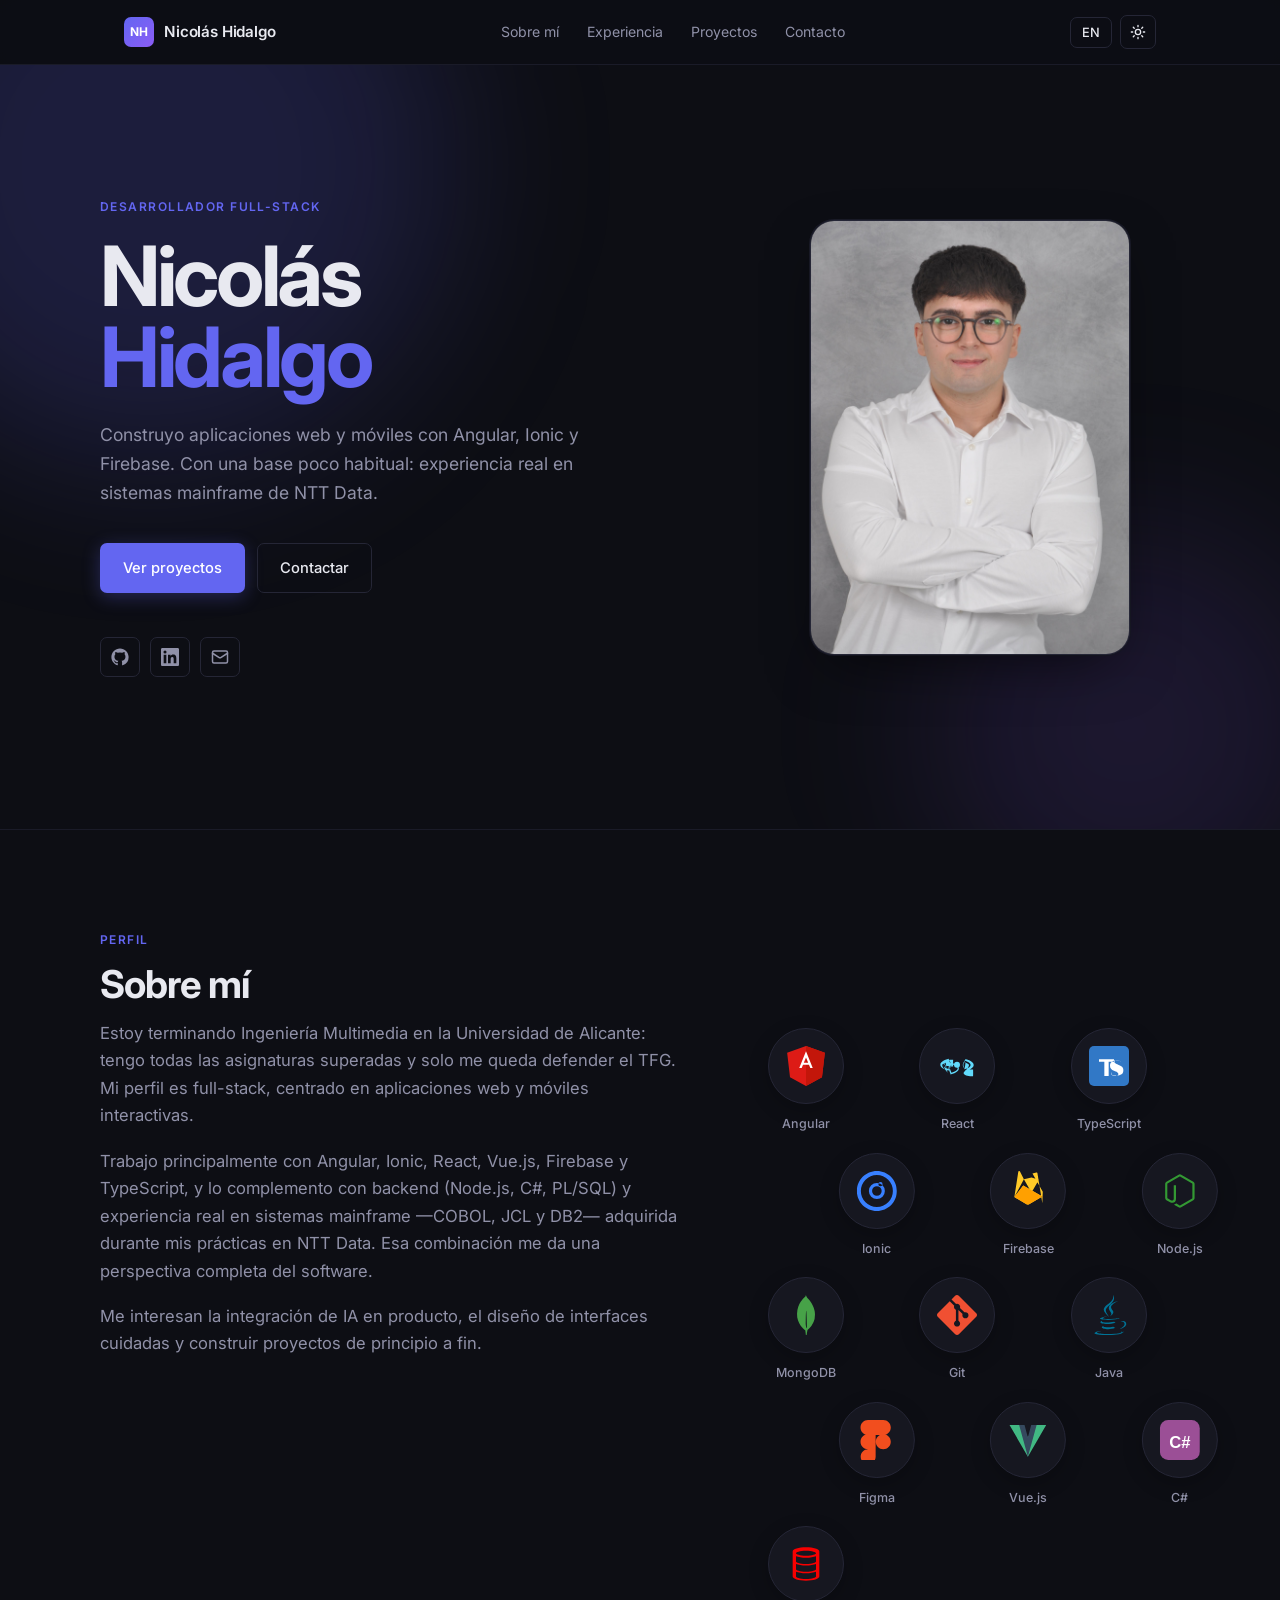
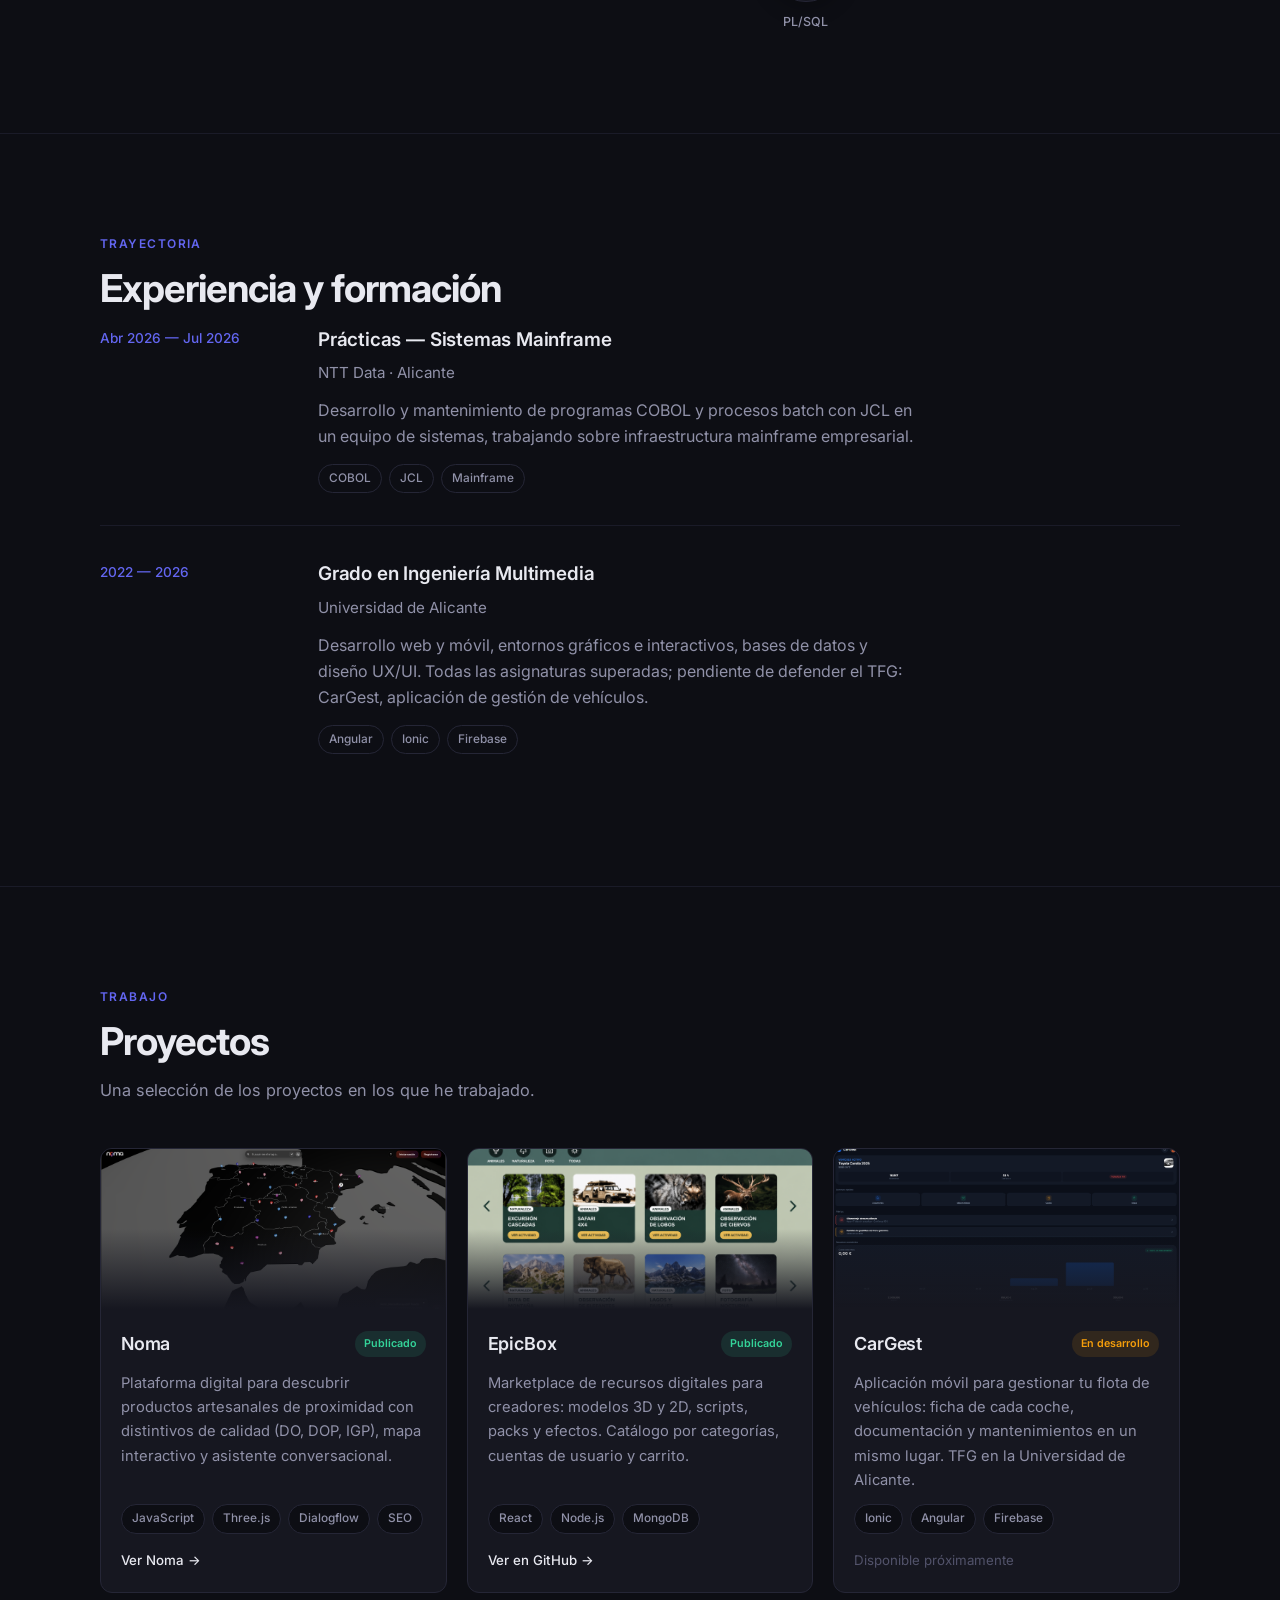
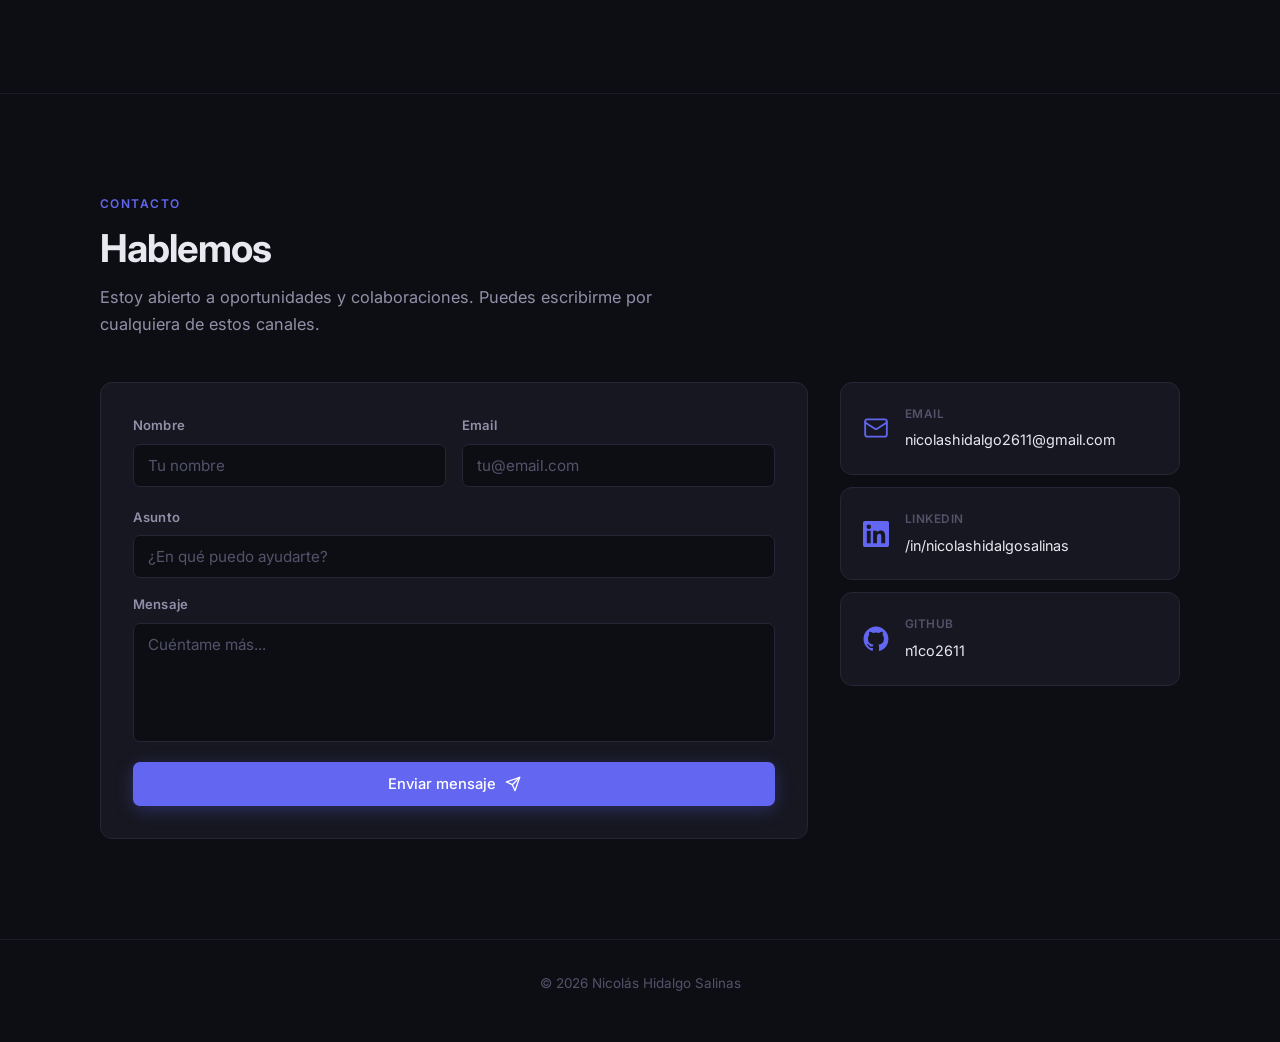
==== commit 2e6e0ee8: "ahora si de si" ====
--- a/index.html
+++ b/index.html
@@ -5,59 +5,23 @@
 <meta name="viewport" content="width=device-width, initial-scale=1.0">
 <title>Nicolás Hidalgo — Desarrollador Full-Stack</title>
 <meta name="description" content="Portfolio de Nicolás Hidalgo Salinas, desarrollador full-stack. Angular, Ionic, Firebase, TypeScript y sistemas mainframe.">
-<meta name="author" content="Nicolás Hidalgo Salinas">
-
-<!-- Social sharing -->
-<meta property="og:type" content="website">
-<meta property="og:title" content="Nicolás Hidalgo — Desarrollador Full-Stack">
-<meta property="og:description" content="Aplicaciones web y móviles con Angular, Ionic y Firebase, con base en sistemas mainframe (COBOL, JCL, DB2).">
-<meta property="og:locale" content="es_ES">
-<meta property="og:locale:alternate" content="en_US">
-<meta name="twitter:card" content="summary">
-
-<!-- Theme color for browser chrome (kept in sync by JS) -->
-<meta name="theme-color" id="meta-theme-color" content="#131210">
-
-<!-- Resolve theme + language before first paint (no flash) -->
-<script>
-(function () {
-  var d = document.documentElement;
-  d.classList.add("js");
-  var theme = "dark";
-  try {
-    var stored = localStorage.getItem("theme");
-    if (stored === "dark" || stored === "light") {
-      theme = stored;
-    } else if (window.matchMedia("(prefers-color-scheme: light)").matches) {
-      theme = "light";
-    }
-    var lang = localStorage.getItem("lang");
-    if (lang === "es" || lang === "en") d.lang = lang;
-  } catch (e) {}
-  d.setAttribute("data-theme", theme);
-  var meta = document.getElementById("meta-theme-color");
-  if (meta) meta.content = theme === "light" ? "#f7f5f0" : "#131210";
-})();
-</script>
-
 <link rel="preconnect" href="https://fonts.googleapis.com">
 <link rel="preconnect" href="https://fonts.gstatic.com" crossorigin>
-<link href="https://fonts.googleapis.com/css2?family=IBM+Plex+Mono:wght@500&family=Inter:wght@400..600&family=Schibsted+Grotesk:wght@600..700&display=swap" rel="stylesheet">
+<link href="https://fonts.googleapis.com/css2?family=Inter:ital,opsz,wght@0,14..32,400;0,14..32,500;0,14..32,600;0,14..32,700;1,14..32,400&display=swap" rel="stylesheet">
 <link rel="stylesheet" href="styles.css">
-<link rel="icon" type="image/svg+xml" href="data:image/svg+xml,%3Csvg xmlns='http://www.w3.org/2000/svg' viewBox='0 0 32 32'%3E%3Crect width='32' height='32' rx='7' fill='%23131210'/%3E%3Ctext x='16' y='21.5' font-family='monospace' font-size='13' font-weight='600' fill='%23d9a24a' text-anchor='middle'%3ENH%3C/text%3E%3C/svg%3E">
-<script src="script.js" defer></script>
+<link rel="icon" type="image/svg+xml" href="data:image/svg+xml,%3Csvg xmlns='http://www.w3.org/2000/svg' viewBox='0 0 32 32'%3E%3Crect width='32' height='32' rx='8' fill='%2318181b'/%3E%3Ctext x='16' y='22' font-family='Inter,sans-serif' font-size='14' font-weight='700' fill='%23fafafa' text-anchor='middle'%3ENH%3C/text%3E%3C/svg%3E">
 </head>
 <body>
 
-<a class="skip-link" href="#main" data-i18n="a11y.skip">Saltar al contenido</a>
+<a class="skip-link" href="#main">Saltar al contenido</a>
 
 <header class="nav" id="nav">
   <div class="nav-inner">
-    <a href="#top" class="nav-logo" aria-label="Inicio" data-i18n-aria="a11y.home">
-      <span class="nav-mark" aria-hidden="true">NH</span>
+    <a href="#top" class="nav-logo" aria-label="Inicio">
+      <span class="nav-mono">NH</span>
       <span class="nav-name">Nicolás Hidalgo</span>
     </a>
-    <nav class="nav-links" aria-label="Navegación principal" data-i18n-aria="a11y.nav">
+    <nav class="nav-links" aria-label="Navegación principal">
       <a href="#about" data-i18n="nav.about">Sobre mí</a>
       <a href="#experience" data-i18n="nav.experience">Experiencia</a>
       <a href="#projects" data-i18n="nav.projects">Proyectos</a>
@@ -66,194 +30,197 @@
       <a href="#contact" data-i18n="nav.contact">Contacto</a>
     </nav>
     <div class="nav-controls">
-      <button id="lang-toggle" class="ctrl-btn" type="button" aria-label="Cambiar idioma a inglés"><span data-lang-label>EN</span></button>
-      <button id="theme-toggle" class="ctrl-btn" type="button" aria-label="Cambiar tema" data-i18n-aria="a11y.theme">
-        <svg class="icon-sun" viewBox="0 0 24 24" fill="none" stroke="currentColor" stroke-width="2" stroke-linecap="round" aria-hidden="true"><circle cx="12" cy="12" r="4"/><path d="M12 2v2M12 20v2M4.93 4.93l1.41 1.41M17.66 17.66l1.41 1.41M2 12h2M20 12h2M4.93 19.07l1.41-1.41M17.66 6.34l1.41-1.41"/></svg>
-        <svg class="icon-moon" viewBox="0 0 24 24" fill="none" stroke="currentColor" stroke-width="2" stroke-linecap="round" stroke-linejoin="round" aria-hidden="true"><path d="M21 12.79A9 9 0 1 1 11.21 3 7 7 0 0 0 21 12.79z"/></svg>
+      <button id="lang-toggle" class="ctrl-btn" type="button" aria-label="Cambiar idioma"><span data-lang-label>EN</span></button>
+      <button id="theme-toggle" class="ctrl-btn icon-btn" type="button" aria-label="Cambiar tema">
+        <svg class="icon-sun" viewBox="0 0 24 24" fill="none" stroke="currentColor" stroke-width="2" stroke-linecap="round"><circle cx="12" cy="12" r="4"/><path d="M12 2v2M12 20v2M4.93 4.93l1.41 1.41M17.66 17.66l1.41 1.41M2 12h2M20 12h2M4.93 19.07l1.41-1.41M17.66 6.34l1.41-1.41"/></svg>
+        <svg class="icon-moon" viewBox="0 0 24 24" fill="none" stroke="currentColor" stroke-width="2" stroke-linecap="round" stroke-linejoin="round"><path d="M21 12.79A9 9 0 1 1 11.21 3 7 7 0 0 0 21 12.79z"/></svg>
       </button>
-      <button id="nav-toggle" class="ctrl-btn nav-burger" type="button" aria-label="Abrir menú" aria-expanded="false" aria-controls="nav-mobile">
-        <svg class="icon-menu" viewBox="0 0 24 24" fill="none" stroke="currentColor" stroke-width="2" stroke-linecap="round" aria-hidden="true"><path d="M3 6h18M3 12h18M3 18h18"/></svg>
-        <svg class="icon-close" viewBox="0 0 24 24" fill="none" stroke="currentColor" stroke-width="2" stroke-linecap="round" aria-hidden="true"><path d="M18 6 6 18M6 6l12 12"/></svg>
+      <button id="nav-toggle" class="ctrl-btn icon-btn nav-burger" type="button" aria-label="Abrir menú" aria-expanded="false">
+        <svg viewBox="0 0 24 24" fill="none" stroke="currentColor" stroke-width="2" stroke-linecap="round"><path d="M3 6h18M3 12h18M3 18h18"/></svg>
       </button>
     </div>
   </div>
-  <div class="nav-mobile" id="nav-mobile">
-    <div class="nav-mobile-inner">
-      <nav aria-label="Navegación móvil" data-i18n-aria="a11y.nav_mobile">
-        <a href="#about" data-i18n="nav.about">Sobre mí</a>
-        <a href="#experience" data-i18n="nav.experience">Experiencia</a>
-        <a href="#projects" data-i18n="nav.projects">Proyectos</a>
-        <!-- CERTIFICADOS: descomenta esta línea cuando publiques el primero -->
-        <!-- <a href="#certificates" data-i18n="nav.certificates">Certificados</a> -->
-        <a href="#contact" data-i18n="nav.contact">Contacto</a>
-      </nav>
-    </div>
-  </div>
+  <nav class="nav-links-mobile" id="nav-links-mobile" aria-label="Navegación móvil">
+    <a href="#about" data-i18n="nav.about">Sobre mí</a>
+    <a href="#experience" data-i18n="nav.experience">Experiencia</a>
+    <a href="#projects" data-i18n="nav.projects">Proyectos</a>
+    <!-- CERTIFICADOS: descomenta esta línea cuando publiques el primero -->
+    <!-- <a href="#certificates" data-i18n="nav.certificates">Certificados</a> -->
+    <a href="#contact" data-i18n="nav.contact">Contacto</a>
+  </nav>
 </header>
 
 <main id="main">
 
-  <!-- ============================== HERO ============================== -->
-  <section class="hero" id="top" aria-labelledby="hero-title">
+  <!-- HERO -->
+  <section class="hero" id="top">
     <div class="hero-inner">
       <div class="hero-text animate-hero-text">
-        <p class="hero-status">
-          <span data-i18n="hero.eyebrow">Desarrollador Full-Stack</span>
-          <span class="sep" aria-hidden="true">—</span>
-          <span class="hero-avail"><span class="dot" aria-hidden="true"></span><span data-i18n="hero.available">Abierto a oportunidades</span></span>
-        </p>
-        <h1 class="hero-title" id="hero-title">Nicolás<br>Hidalgo<span class="dot-accent">.</span></h1>
-        <p class="hero-tagline" data-i18n="hero.tagline">Construyo aplicaciones web y móviles con Angular, Ionic y Firebase. Con una base poco habitual: experiencia real en sistemas mainframe de NTT Data.</p>
+        <p class="eyebrow hero-eyebrow" data-i18n="hero.eyebrow">Desarrollador Full-Stack</p>
+        <h1 class="hero-title">Nicolás<br><span class="hero-title-accent">Hidalgo</span></h1>
+        <p class="hero-tagline" data-i18n="hero.tagline">Construyo aplicaciones web y móviles con Angular, Ionic y Firebase. Con una base poco habitual, experiencia real en sistemas mainframe de NTT Data.</p>
         <div class="hero-actions">
           <a href="#projects" class="btn btn-primary" data-i18n="hero.cta_projects">Ver proyectos</a>
           <a href="#contact" class="btn btn-outline" data-i18n="hero.cta_contact">Contactar</a>
         </div>
         <div class="hero-socials">
           <a href="https://github.com/n1co2611" target="_blank" rel="noopener noreferrer" aria-label="GitHub">
-            <svg viewBox="0 0 24 24" fill="currentColor" aria-hidden="true"><path d="M12 .5C5.65.5.5 5.65.5 12c0 5.09 3.29 9.4 7.86 10.93.57.1.78-.25.78-.55 0-.27-.01-1.17-.02-2.12-3.2.7-3.88-1.35-3.88-1.35-.52-1.33-1.28-1.68-1.28-1.68-1.04-.71.08-.7.08-.7 1.15.08 1.76 1.18 1.76 1.18 1.02 1.75 2.68 1.25 3.33.95.1-.74.4-1.25.72-1.53-2.55-.29-5.23-1.28-5.23-5.7 0-1.26.45-2.29 1.18-3.1-.12-.29-.51-1.46.11-3.04 0 0 .96-.31 3.16 1.18a10.9 10.9 0 0 1 5.75 0c2.2-1.49 3.16-1.18 3.16-1.18.62 1.58.23 2.75.11 3.04.74.81 1.18 1.84 1.18 3.1 0 4.43-2.69 5.41-5.25 5.69.41.36.78 1.08.78 2.17 0 1.57-.01 2.83-.01 3.22 0 .3.21.66.79.55A11.5 11.5 0 0 0 23.5 12C23.5 5.65 18.35.5 12 .5Z"/></svg>
+            <svg viewBox="0 0 24 24" fill="currentColor"><path d="M12 .5C5.65.5.5 5.65.5 12c0 5.09 3.29 9.4 7.86 10.93.57.1.78-.25.78-.55 0-.27-.01-1.17-.02-2.12-3.2.7-3.88-1.35-3.88-1.35-.52-1.33-1.28-1.68-1.28-1.68-1.04-.71.08-.7.08-.7 1.15.08 1.76 1.18 1.76 1.18 1.02 1.75 2.68 1.25 3.33.95.1-.74.4-1.25.72-1.53-2.55-.29-5.23-1.28-5.23-5.7 0-1.26.45-2.29 1.18-3.1-.12-.29-.51-1.46.11-3.04 0 0 .96-.31 3.16 1.18a10.9 10.9 0 0 1 5.75 0c2.2-1.49 3.16-1.18 3.16-1.18.62 1.58.23 2.75.11 3.04.74.81 1.18 1.84 1.18 3.1 0 4.43-2.69 5.41-5.25 5.69.41.36.78 1.08.78 2.17 0 1.57-.01 2.83-.01 3.22 0 .3.21.66.79.55A11.5 11.5 0 0 0 23.5 12C23.5 5.65 18.35.5 12 .5Z"/></svg>
           </a>
           <a href="https://www.linkedin.com/in/nicolashidalgosalinas" target="_blank" rel="noopener noreferrer" aria-label="LinkedIn">
-            <svg viewBox="0 0 24 24" fill="currentColor" aria-hidden="true"><path d="M20.45 20.45h-3.55v-5.57c0-1.33-.02-3.03-1.85-3.03-1.85 0-2.14 1.44-2.14 2.94v5.66H9.36V9h3.41v1.56h.05c.48-.9 1.63-1.85 3.36-1.85 3.6 0 4.27 2.37 4.27 5.45v6.29ZM5.34 7.43a2.06 2.06 0 1 1 0-4.12 2.06 2.06 0 0 1 0 4.12ZM7.11 20.45H3.56V9h3.55v11.45ZM22.22 0H1.77C.79 0 0 .77 0 1.73v20.54C0 23.23.79 24 1.77 24h20.45c.98 0 1.78-.77 1.78-1.73V1.73C24 .77 23.2 0 22.22 0Z"/></svg>
-          </a>
-          <a href="#contact" aria-label="Contacto" data-i18n-aria="nav.contact">
-            <svg viewBox="0 0 24 24" fill="none" stroke="currentColor" stroke-width="2" stroke-linecap="round" stroke-linejoin="round" aria-hidden="true"><rect x="2" y="4" width="20" height="16" rx="2"/><path d="m22 7-8.97 5.7a1.94 1.94 0 0 1-2.06 0L2 7"/></svg>
-          </a>
-        </div>
-      </div>
-
-      <figure class="hero-photo animate-hero-photo">
+            <svg viewBox="0 0 24 24" fill="currentColor"><path d="M20.45 20.45h-3.55v-5.57c0-1.33-.02-3.03-1.85-3.03-1.85 0-2.14 1.44-2.14 2.94v5.66H9.36V9h3.41v1.56h.05c.48-.9 1.63-1.85 3.36-1.85 3.6 0 4.27 2.37 4.27 5.45v6.29ZM5.34 7.43a2.06 2.06 0 1 1 0-4.12 2.06 2.06 0 0 1 0 4.12ZM7.11 20.45H3.56V9h3.55v11.45ZM22.22 0H1.77C.79 0 0 .77 0 1.73v20.54C0 23.23.79 24 1.77 24h20.45c.98 0 1.78-.77 1.78-1.73V1.73C24 .77 23.2 0 22.22 0Z"/></svg>
+          </a>
+          <a href="#contact" aria-label="Contacto">
+            <svg viewBox="0 0 24 24" fill="none" stroke="currentColor" stroke-width="2" stroke-linecap="round" stroke-linejoin="round"><rect x="2" y="4" width="20" height="16" rx="2"/><path d="m22 7-8.97 5.7a1.94 1.94 0 0 1-2.06 0L2 7"/></svg>
+          </a>
+        </div>
+      </div>
+
+      <div class="hero-photo animate-hero-photo">
         <div class="photo-frame">
-          <img src="img/perfil.png" alt="Nicolás Hidalgo" fetchpriority="high" decoding="async">
-        </div>
-        <figcaption data-i18n="hero.location">Alicante, España</figcaption>
-      </figure>
-    </div>
-  </section>
-
-  <!-- ============================== ABOUT ============================== -->
-  <section class="section" id="about" aria-labelledby="about-title">
+          <img src="img/perfil.png" alt="Nicolás Hidalgo">
+        </div>
+      </div>
+    </div>
+  </section>
+
+  <!-- ABOUT -->
+  <section class="section" id="about">
     <div class="section-inner">
       <p class="eyebrow reveal" data-i18n="about.eyebrow">Perfil</p>
-      <h2 class="section-title reveal" id="about-title" data-i18n="about.title">Sobre mí</h2>
+      <h2 class="section-title reveal" data-i18n="about.title">Sobre mí</h2>
       <div class="about-grid">
         <div class="about-copy reveal">
-          <p data-i18n="about.p1">Soy estudiante de último año de Ingeniería Multimedia en la Universidad de Alicante, con un perfil full-stack centrado en aplicaciones web y móviles interactivas.</p>
-          <p data-i18n="about.p2">Trabajo principalmente con Angular, Ionic, Firebase y TypeScript, y lo complemento con experiencia real en sistemas mainframe —COBOL, JCL y DB2— adquirida durante mis prácticas en NTT Data. Esa combinación me da una perspectiva completa del software.</p>
-          <p data-i18n="about.p3">Me interesan la integración de IA en producto, el diseño de interfaces cuidadas y construir proyectos de principio a fin.</p>
-        </div>
-        <div class="skills reveal">
-          <div class="skill-group">
-            <h3 class="skill-label" data-i18n="about.skills.frontend">Frontend &amp; Móvil</h3>
-            <ul class="skill-tags" role="list">
-              <li class="tag">Angular</li><li class="tag">Ionic</li><li class="tag">React</li><li class="tag">Vue.js</li>
-            </ul>
-          </div>
-          <div class="skill-group">
-            <h3 class="skill-label" data-i18n="about.skills.backend">Backend &amp; Datos</h3>
-            <ul class="skill-tags" role="list">
-              <li class="tag">Node.js</li><li class="tag">Firebase</li><li class="tag">MongoDB</li><li class="tag">PL/SQL</li>
-            </ul>
-          </div>
-          <div class="skill-group">
-            <h3 class="skill-label" data-i18n="about.skills.mainframe">Mainframe</h3>
-            <ul class="skill-tags" role="list">
-              <li class="tag">COBOL</li><li class="tag">JCL</li><li class="tag">DB2</li>
-            </ul>
-          </div>
-          <div class="skill-group">
-            <h3 class="skill-label" data-i18n="about.skills.langs">Lenguajes</h3>
-            <ul class="skill-tags" role="list">
-              <li class="tag">TypeScript</li><li class="tag">JavaScript</li><li class="tag">C#</li><li class="tag">Java</li><li class="tag">PL/SQL</li>
-            </ul>
-          </div>
-          <div class="skill-group">
-            <h3 class="skill-label" data-i18n="about.skills.ai">IA &amp; Herramientas</h3>
-            <ul class="skill-tags" role="list">
-              <li class="tag">Dialogflow</li><li class="tag">Git</li><li class="tag">Figma</li>
-            </ul>
-          </div>
-        </div>
-      </div>
-    </div>
-  </section>
-
-  <!-- ============================== EXPERIENCE ============================== -->
-  <section class="section" id="experience" aria-labelledby="experience-title">
+          <p data-i18n="about.p1">Estoy terminando Ingeniería Multimedia en la Universidad de Alicante, tengo todas las asignaturas superadas y solo me queda defender el TFG. Mi perfil es full-stack, centrado en aplicaciones web y móviles interactivas.</p>
+          <p data-i18n="about.p2">Trabajo principalmente con Angular, Ionic, Firebase y TypeScript, y lo complemento con experiencia real en sistemas mainframe COBOL, JCL y DB2 adquirida durante mis prácticas en NTT Data. Esa combinación me da una perspectiva completa del software.</p>
+          <p data-i18n="about.p3">Me interesan la integración de IA en producto, el diseño de interfaces cuidadas y construir proyectos de principio a fin. </p>
+        </div>
+        <div class="hex-grid reveal" aria-label="Tecnologías">
+          <div class="hex-item">
+            <div class="hex-circle"><svg viewBox="0 0 24 24" xmlns="http://www.w3.org/2000/svg"><path d="M9.931 12.645h4.138l-2.07-4.908m0-7.737L.68 3.982l1.726 14.771L12 24l9.586-5.243 1.728-14.771z" fill="#dd1b16"/><path d="M12 .0L12 24l9.585-5.243 1.728-14.771z" fill="#c3160a"/><path d="M11.998 3.158L7.952 13.2H9.41l.804-2.008h3.572l.803 2.008h1.457zm.001 3.809l1.32 3.124h-2.64z" fill="#fff"/></svg></div>
+            <span>Angular</span>
+          </div>
+          <div class="hex-item">
+            <div class="hex-circle"><svg viewBox="0 0 24 24" xmlns="http://www.w3.org/2000/svg"><circle cx="12" cy="11.245" r="1.785" fill="#61dafb"/><path d="M7.002 14.794l-.395-.101c-2.934-.741-4.607-2.017-4.607-3.447s1.673-2.706 4.607-3.447l.395-.101.111.391a28.958 28.958 0 0 0 1.136 3.057 28.964 28.964 0 0 0-1.136 3.057l-.111.391zm.577-6.09c-2.341.623-3.761 1.617-3.761 2.642s1.42 2.019 3.761 2.642a29.742 29.742 0 0 1 1.023-2.642 29.742 29.742 0 0 1-1.023-2.642zm9.419 6.09l-.111-.391a28.964 28.964 0 0 0-1.136-3.057 28.958 28.958 0 0 0 1.136-3.057l.111-.391.395.101c2.934.741 4.607 2.017 4.607 3.447s-1.673 2.706-4.607 3.447l-.395.101zm-.577-6.09a29.742 29.742 0 0 1-1.023 2.642 29.742 29.742 0 0 1 1.023 2.642c2.341-.623 3.761-1.617 3.761-2.642s-1.42-2.019-3.761-2.642zm-9.997 7.439l-.274-.333c-1.832-2.226-2.637-4.316-2.189-5.629.448-1.313 2.411-2.027 5.327-1.968l.407.009-.034.407a29.065 29.065 0 0 0 0 3.24l.034.407-.407.009c-2.916.059-4.879-.655-5.327-1.968l.463-.142zm.736-6.43c-2.328.126-3.766.84-4.004 1.556-.238.715.575 2.21 2.338 3.688a30.39 30.39 0 0 1 .073-2.55 30.39 30.39 0 0 1-.407-2.694zm9.258 6.43l-.463-.142c.448-1.313 2.411-2.027 5.327-1.968l.407.009-.034.407c.023.537.035 1.08.035 1.62s-.012 1.083-.035 1.62l-.034.407-.407.009c-2.916.059-4.879-.655-5.327-1.968zm.736-6.43a30.39 30.39 0 0 1-.407 2.694 30.39 30.39 0 0 1 .073 2.55c1.763-1.478 2.576-2.973 2.338-3.688-.238-.716-1.676-1.43-4.004-1.556zM8.098 16.85l-.111-.391a28.964 28.964 0 0 1-1.136-3.057 28.958 28.958 0 0 1 1.136-3.057l.111-.391.395.101c2.934.741 4.607 2.017 4.607 3.447s-1.673 2.706-4.607 3.447l-.395.101zm.577-6.09a29.742 29.742 0 0 0-1.023 2.642A29.742 29.742 0 0 0 8.675 16.044c2.341-.623 3.761-1.617 3.761-2.642s-1.42-2.019-3.761-2.642z" fill="#61dafb"/></svg></div>
+            <span>React</span>
+          </div>
+          <div class="hex-item">
+            <div class="hex-circle"><svg viewBox="0 0 24 24" xmlns="http://www.w3.org/2000/svg"><rect width="24" height="24" rx="3" fill="#3178c6"/><path d="M13.5 15.5v1.6c.4.2.9.4 1.4.5.6.1 1.1.2 1.7.2.6 0 1.1-.1 1.6-.2.5-.1.9-.3 1.3-.6.4-.3.6-.6.8-1 .2-.4.3-.9.3-1.5 0-.4-.1-.8-.2-1.1-.1-.3-.3-.6-.6-.9-.3-.3-.6-.5-1-.7-.4-.2-.8-.4-1.3-.6-.4-.1-.7-.3-1-.4-.3-.1-.5-.3-.7-.4-.2-.1-.3-.3-.4-.4-.1-.2-.1-.3-.1-.5 0-.2 0-.3.1-.5.1-.1.2-.3.3-.3.1-.1.3-.2.5-.2.2-.1.4-.1.6-.1.2 0 .4 0 .6.1.2 0 .4.1.6.2.2.1.4.2.5.3.2.1.3.2.4.3V9.1c-.3-.2-.7-.3-1.1-.4-.4-.1-.9-.1-1.4-.1-.6 0-1.1.1-1.5.2-.5.1-.9.3-1.2.6-.3.3-.6.6-.8 1-.2.4-.3.9-.3 1.4 0 .7.2 1.3.6 1.8.4.5 1 .9 1.8 1.2.4.2.8.3 1.1.5.3.1.6.3.8.4.2.2.4.3.5.5.1.2.2.4.2.6 0 .2 0 .4-.1.5-.1.2-.2.3-.4.4-.2.1-.3.2-.6.2-.2.1-.4.1-.7.1-.5 0-1-.1-1.5-.3-.4-.3-.8-.5-1.1-.8zm-4.3-6.1H6V7.9h9v1.5h-3.2V18h-2.6z" fill="#fff"/></svg></div>
+            <span>TypeScript</span>
+          </div>
+          <div class="hex-item">
+            <div class="hex-circle"><svg viewBox="0 0 24 24" xmlns="http://www.w3.org/2000/svg"><path d="M12 0C5.372 0 0 5.372 0 12s5.372 12 12 12 12-5.372 12-12S18.628 0 12 0zm0 21.6A9.6 9.6 0 1 1 12 2.4a9.6 9.6 0 0 1 0 19.2zm3.43-13.693a1.257 1.257 0 1 1-2.514 0 1.257 1.257 0 0 1 2.514 0zM12 7.2a4.8 4.8 0 1 0 0 9.6 4.8 4.8 0 0 0 0-9.6zm0 7.68a2.88 2.88 0 1 1 0-5.76 2.88 2.88 0 0 1 0 5.76z" fill="#3880ff"/></svg></div>
+            <span>Ionic</span>
+          </div>
+          <div class="hex-item">
+            <div class="hex-circle"><svg viewBox="0 0 24 24" xmlns="http://www.w3.org/2000/svg"><path d="M3.89 15.672L6.255.461A.542.542 0 0 1 7.27.289L9.613 4.9 3.89 15.672zm16.794 3.692l-2.972-18.15a.54.54 0 0 0-.27-.288.534.534 0 0 0-.38-.044l-2.3.604 6.185 10.898-.263 6.98zM3.89 15.672l7.302 4.213a1.56 1.56 0 0 0 1.524 0l7.968-4.594-11.49-6.577zm10.306-11.77L9.613 4.9l4.583 8.072 4.414-7.784z" fill="#ffca28"/><path d="M3.89 15.672l7.302 4.213a1.56 1.56 0 0 0 1.524 0l7.968-4.594-11.49-6.577z" fill="#ffa000"/></svg></div>
+            <span>Firebase</span>
+          </div>
+          <div class="hex-item">
+            <div class="hex-circle"><svg viewBox="0 0 24 24" xmlns="http://www.w3.org/2000/svg"><path d="M12 21.985c-.275 0-.532-.074-.772-.202l-2.439-1.448c-.365-.203-.182-.277-.072-.314.496-.165.588-.201 1.101-.493.056-.027.129-.015.185.016l1.87 1.108c.073.036.166.036.228 0l7.285-4.207c.073-.036.118-.11.118-.191V7.768c0-.083-.045-.155-.12-.194l-7.283-4.202a.214.214 0 0 0-.227 0L4.59 7.574c-.073.04-.12.113-.12.194v8.408c0 .083.047.154.12.194l1.994 1.152c1.084.541 1.748-.096 1.748-.735V8.733c0-.12.093-.214.214-.214h.922c.118 0 .213.094.213.214v8.054c0 1.435-.785 2.271-2.147 2.271-.421 0-.75 0-1.677-.453l-1.911-1.099A1.54 1.54 0 0 1 3.18 16.18V7.768c0-.554.295-1.066.772-1.344l7.285-4.21a1.592 1.592 0 0 1 1.539 0l7.285 4.21c.478.278.772.79.772 1.344v8.412c0 .554-.294 1.064-.772 1.342l-7.285 4.21a1.524 1.524 0 0 1-.776.253z" fill="#339933"/></svg></div>
+            <span>Node.js</span>
+          </div>
+          <div class="hex-item">
+            <div class="hex-circle"><svg viewBox="0 0 24 24" xmlns="http://www.w3.org/2000/svg"><path d="M17.193 9.555c-1.264-5.58-4.252-7.414-4.573-8.115-.28-.394-.53-.954-.735-1.44-.036.495-.055.685-.523 1.184-.723.566-4.438 3.682-4.74 10.02-.282 5.912 4.27 9.435 4.888 9.884l.07.05A73.49 73.49 0 0 1 11.91 24h.481c.114-1.032.284-2.056.51-3.07.417-.296.604-.463.85-.693a11.342 11.342 0 0 0 3.639-8.464c.01-.814-.103-1.662-.197-2.218zm-5.336 8.195s0-8.291.275-8.29c.213 0 .49 10.695.49 10.695-.381-.045-.765-1.76-.765-2.405z" fill="#47a248"/></svg></div>
+            <span>MongoDB</span>
+          </div>
+          <div class="hex-item">
+            <div class="hex-circle"><svg viewBox="0 0 24 24" xmlns="http://www.w3.org/2000/svg"><path d="M23.546 10.93L13.067.452c-.604-.603-1.582-.603-2.188 0L8.708 2.627l2.76 2.76c.645-.215 1.379-.07 1.889.441.516.515.658 1.258.438 1.9l2.658 2.66c.645-.223 1.387-.078 1.9.435.721.72.721 1.884 0 2.604-.719.719-1.881.719-2.6 0-.539-.541-.674-1.337-.404-1.996L12.86 8.955v6.525c.176.086.342.203.488.348.713.721.713 1.883 0 2.6-.719.721-1.889.721-2.609 0-.719-.719-.719-1.879 0-2.598.182-.18.387-.316.605-.406V8.835c-.217-.091-.424-.222-.605-.406-.545-.547-.676-1.342-.396-2.009L7.636 3.7.45 10.881c-.6.605-.6 1.584 0 2.189l10.48 10.477c.604.604 1.582.604 2.186 0l10.43-10.43c.605-.603.605-1.582 0-2.187" fill="#f05032"/></svg></div>
+            <span>Git</span>
+          </div>
+          <div class="hex-item">
+            <div class="hex-circle"><svg viewBox="0 0 24 24" xmlns="http://www.w3.org/2000/svg"><path d="M8.851 18.56s-.917.534.653.714c1.902.218 2.874.187 4.969-.211 0 0 .552.346 1.321.646-4.699 2.013-10.633-.118-6.943-1.149zm-.745-3.137s-1.028.761.542.924c2.032.209 3.636.227 6.413-.308 0 0 .384.389.987.602-5.679 1.661-12.007.13-7.942-1.218zm4.84-5.228c1.158 1.333-.304 2.533-.304 2.533s2.939-1.518 1.589-3.418c-1.261-1.772-2.228-2.652 3.007-5.688 0-.001-8.216 2.051-4.292 6.573zm6.538 11.56s.679.559-.747.991c-2.712.822-11.288 1.069-13.669.033-.856-.373.75-.89 1.254-.998.527-.114.828-.093.828-.093-.953-.671-6.156 1.317-2.643 1.887 9.58 1.553 17.462-.7 14.977-1.82zm-8.693-8.894s-4.362 1.036-1.544 1.412c1.189.159 3.561.123 5.77-.062 1.806-.152 3.618-.477 3.618-.477s-.637.272-1.098.587c-4.429 1.165-12.986.623-10.522-.568 2.082-1.006 3.776-.892 3.776-.892zm7.824 7.374c4.503-2.34 2.421-4.589.968-4.285-.355.074-.515.138-.515.138s.132-.207.385-.297c2.875-1.011 5.086 2.981-.928 4.562 0-.001.07-.062.09-.118zM14.401 0s2.494 2.494-2.365 6.33c-3.896 3.077-.888 4.832-.001 6.836-2.274-2.053-3.943-3.858-2.824-5.543 1.646-2.469 6.209-3.666 5.19-7.623zm-4.667 23.924c4.322.277 10.959-.153 11.116-2.198 0 0-.302.775-3.572 1.391-3.688.694-8.239.613-10.937.168 0-.001.553.457 3.393.639z" fill="#007396"/></svg></div>
+            <span>Java</span>
+          </div>
+          <div class="hex-item">
+            <div class="hex-circle"><svg viewBox="0 0 24 24" xmlns="http://www.w3.org/2000/svg"><path d="M15.852 8.981h-4.588V0h4.588c2.476 0 4.49 2.014 4.49 4.49s-2.014 4.491-4.49 4.491zm-4.588 0H6.676c-2.476 0-4.49-2.014-4.49-4.49S4.2 0 6.676 0h4.588v8.981zm0 8.518H6.676c-2.476 0-4.49-2.015-4.49-4.491S4.2 8.517 6.676 8.517h4.588v8.982zm4.588.001c-2.476 0-4.49-2.015-4.49-4.491s2.014-4.491 4.49-4.491 4.49 2.015 4.49 4.491-2.014 4.491-4.49 4.491zm-4.589 4.489c0 2.476-2.014 4.49-4.489 4.49-2.476 0-4.49-2.014-4.49-4.49s2.014-4.49 4.49-4.49h4.489v4.49z" fill="#f24e1e"/></svg></div>
+            <span>Figma</span>
+          </div>
+          <div class="hex-item">
+            <div class="hex-circle"><svg viewBox="0 0 24 24" xmlns="http://www.w3.org/2000/svg"><path d="M12 22 1 3h6.5L12 10.5 16.5 3H23z" fill="#41B883"/><path d="M12 22 6.75 3h3.25L12 10.5 14 3h3.25z" fill="#35495E"/></svg></div>
+            <span>Vue.js</span>
+          </div>
+          <div class="hex-item">
+            <div class="hex-circle"><svg viewBox="0 0 24 24" xmlns="http://www.w3.org/2000/svg"><rect width="24" height="24" rx="5" fill="#9B4F96"/><text x="12" y="16.5" font-family="Arial, sans-serif" font-size="10" font-weight="700" fill="#fff" text-anchor="middle">C#</text></svg></div>
+            <span>C#</span>
+          </div>
+          <div class="hex-item">
+            <div class="hex-circle"><svg viewBox="0 0 24 24" xmlns="http://www.w3.org/2000/svg"><path d="M12 2C7.58 2 4 3.12 4 4.5v15C4 20.88 7.58 22 12 22s8-1.12 8-2.5v-15C20 3.12 16.42 2 12 2zm0 2c3.87 0 6 .93 6 1.5S15.87 7 12 7 6 6.07 6 5.5 8.13 4 12 4zM6 7.35c1.36.51 3.53.9 6 .9s4.64-.39 6-.9v3.15c0 .57-2.13 1.5-6 1.5s-6-.93-6-1.5V7.35zm0 4.65c1.36.51 3.53.9 6 .9s4.64-.39 6-.9v3.15c0 .57-2.13 1.5-6 1.5s-6-.93-6-1.5V12zm0 4.65c1.36.51 3.53.9 6 .9s4.64-.39 6-.9v2.85c0 .57-2.13 1.5-6 1.5s-6-.93-6-1.5v-2.85z" fill="#F80000"/></svg></div>
+            <span>PL/SQL</span>
+          </div>
+                </div>
+      </div>
+    </div>
+  </section>
+
+  <!-- EXPERIENCE -->
+  <section class="section" id="experience">
     <div class="section-inner">
       <p class="eyebrow reveal" data-i18n="exp.eyebrow">Trayectoria</p>
-      <h2 class="section-title reveal" id="experience-title" data-i18n="exp.title">Experiencia y formación</h2>
+      <h2 class="section-title reveal" data-i18n="exp.title">Experiencia y formación</h2>
       <div class="exp-list">
         <article class="exp-item reveal">
-          <p class="exp-date" data-i18n="exp.ntt.date">Abr 2026 — Jul 2026</p>
+          <div class="exp-date" data-i18n="exp.ntt.date">Abr 2026 — Jul 2026</div>
           <div class="exp-body">
             <h3 class="exp-role" data-i18n="exp.ntt.role">Prácticas — Sistemas Mainframe</h3>
             <p class="exp-org">NTT Data · Alicante</p>
             <p class="exp-desc" data-i18n="exp.ntt.desc">Desarrollo y mantenimiento de programas COBOL y procesos batch con JCL en un equipo de sistemas, trabajando sobre infraestructura mainframe empresarial.</p>
-            <ul class="tags" role="list"><li class="tag">COBOL</li><li class="tag">JCL</li><li class="tag">Mainframe</li></ul>
+            <div class="tags tags-sm"><span class="tag">COBOL</span><span class="tag">JCL</span><span class="tag">Mainframe</span></div>
           </div>
         </article>
         <article class="exp-item reveal">
-          <p class="exp-date" data-i18n="exp.uni.date">2022 — 2026 (TFG pendiente)</p>
+          <div class="exp-date" data-i18n="exp.uni.date">2022 — 2026</div>
           <div class="exp-body">
             <h3 class="exp-role" data-i18n="exp.uni.role">Grado en Ingeniería Multimedia</h3>
             <p class="exp-org">Universidad de Alicante</p>
-            <p class="exp-desc" data-i18n="exp.uni.desc">Desarrollo web y móvil, entornos gráficos e interactivos, bases de datos y diseño UX/UI. TFG: CarGest, aplicación de gestión de vehículos.</p>
-            <ul class="tags" role="list"><li class="tag">Angular</li><li class="tag">Ionic</li><li class="tag">Firebase</li></ul>
-          </div>
-        </article>
-      </div>
-    </div>
-  </section>
-
-  <!-- ============================== PROJECTS ============================== -->
-  <section class="section" id="projects" aria-labelledby="projects-title">
+            <p class="exp-desc" data-i18n="exp.uni.desc">Desarrollo web y móvil, entornos gráficos e interactivos, bases de datos y diseño UX/UI. Todas las asignaturas superadas; pendiente de defender el TFG: CarGest, aplicación de gestión de vehículos.</p>
+            <div class="tags tags-sm"><span class="tag">Angular</span><span class="tag">Ionic</span><span class="tag">Firebase</span></div>
+          </div>
+        </article>
+      </div>
+    </div>
+  </section>
+
+  <!-- PROJECTS -->
+  <section class="section" id="projects">
     <div class="section-inner">
       <p class="eyebrow reveal" data-i18n="proj.eyebrow">Trabajo</p>
-      <h2 class="section-title reveal" id="projects-title" data-i18n="proj.title">Proyectos</h2>
+      <h2 class="section-title reveal" data-i18n="proj.title">Proyectos</h2>
       <p class="section-subtitle reveal" data-i18n="proj.subtitle">Una selección de los proyectos en los que he trabajado.</p>
       <div class="project-grid">
 
         <article class="project-card reveal">
-          <div class="project-img">
-            <img src="img/noma.png" alt="Captura de la interfaz de Noma" data-i18n-alt="proj.noma.alt" loading="lazy" decoding="async">
+          <div class="project-img project-img-noma">
+            <img src="img/noma.png" alt="Noma">
           </div>
           <div class="project-card-body">
-            <div class="project-card-head">
-              <h3>Noma</h3>
-              <span class="status status-live" data-i18n="proj.status.live">Publicado</span>
-            </div>
+            <div class="project-card-head"><h3>Noma</h3><span class="status-pill status-live" data-i18n="proj.status.live">Publicado</span></div>
             <p data-i18n="proj.noma.desc">Plataforma digital para descubrir productos artesanales de proximidad con distintivos de calidad (DO, DOP, IGP), mapa interactivo y asistente conversacional.</p>
-            <ul class="tags" role="list"><li class="tag">JavaScript</li><li class="tag">Three.js</li><li class="tag">Dialogflow</li><li class="tag">SEO</li></ul>
-            <div class="project-card-links"><a href="https://noma.ovh" target="_blank" rel="noopener noreferrer" data-i18n="proj.link.noma">Ver Noma</a></div>
+            <div class="tags tags-sm"><span class="tag">JavaScript</span><span class="tag">Three.js</span><span class="tag">Dialogflow</span><span class="tag">SEO</span></div>
+            <div class="project-card-links"><a href="https://noma.ovh" target="_blank" rel="noopener noreferrer" data-i18n="proj.link.noma">Ver Noma →</a></div>
           </div>
         </article>
 
         <article class="project-card reveal">
-          <div class="project-img">
-            <img src="img/epicbox.png" alt="Captura de la interfaz de EpicBox" data-i18n-alt="proj.epicbox.alt" loading="lazy" decoding="async">
+          <div class="project-img project-img-epicbox">
+            <img src="img/epicbox.png" alt="EpicBox">
           </div>
           <div class="project-card-body">
-            <div class="project-card-head">
-              <h3>EpicBox</h3>
-              <span class="status status-live" data-i18n="proj.status.live">Publicado</span>
-            </div>
+            <div class="project-card-head"><h3>EpicBox</h3><span class="status-pill status-live" data-i18n="proj.status.live">Publicado</span></div>
             <p data-i18n="proj.epicbox.desc">Marketplace de recursos digitales para creadores: modelos 3D y 2D, scripts, packs y efectos. Catálogo por categorías, cuentas de usuario y carrito.</p>
-            <ul class="tags" role="list"><li class="tag">React</li><li class="tag">Node.js</li><li class="tag">MongoDB</li></ul>
-            <div class="project-card-links"><a href="https://github.com/n1co2611/EpicBox" target="_blank" rel="noopener noreferrer" data-i18n="proj.link.github">Ver en GitHub</a></div>
+            <div class="tags tags-sm"><span class="tag">React</span><span class="tag">Node.js</span><span class="tag">MongoDB</span></div>
+            <div class="project-card-links"><a href="https://github.com/n1co2611/EpicBox" target="_blank" rel="noopener noreferrer" data-i18n="proj.link.github">Ver en GitHub →</a></div>
           </div>
         </article>
 
         <article class="project-card reveal">
-          <div class="project-img">
-            <img src="img/cargest.png" alt="Captura de la interfaz de CarGest" data-i18n-alt="proj.cargest.alt" loading="lazy" decoding="async">
+          <div class="project-img project-img-cargest">
+            <img src="img/cargest.png" alt="CarGest">
           </div>
           <div class="project-card-body">
-            <div class="project-card-head">
-              <h3>CarGest</h3>
-              <span class="status status-progress" data-i18n="proj.status.progress">En desarrollo</span>
-            </div>
+            <div class="project-card-head"><h3>CarGest</h3><span class="status-pill status-progress" data-i18n="proj.status.progress">En desarrollo</span></div>
             <p data-i18n="proj.cargest.desc">Aplicación móvil para gestionar tu flota de vehículos: ficha de cada coche, documentación y mantenimientos en un mismo lugar. TFG en la Universidad de Alicante.</p>
-            <ul class="tags" role="list"><li class="tag">Ionic</li><li class="tag">Angular</li><li class="tag">Firebase</li></ul>
+            <div class="tags tags-sm"><span class="tag">Ionic</span><span class="tag">Angular</span><span class="tag">Firebase</span></div>
             <div class="project-card-links"><span class="link-disabled" data-i18n="proj.link.soon">Disponible próximamente</span></div>
           </div>
         </article>
@@ -266,10 +233,10 @@
        Oculta hasta que tengas el primer certificado. Para reactivarla:
        1) quita este comentario y el de cierre de abajo
        2) descomenta también los dos enlaces "Certificados" del menú (arriba)
-  <section class="section" id="certificates" aria-labelledby="certificates-title">
+  <section class="section" id="certificates">
     <div class="section-inner">
       <p class="eyebrow reveal" data-i18n="cert.eyebrow">Formación continua</p>
-      <h2 class="section-title reveal" id="certificates-title" data-i18n="cert.title">Certificados</h2>
+      <h2 class="section-title reveal" data-i18n="cert.title">Certificados</h2>
       <div class="empty-state reveal">
         <div class="empty-icon" aria-hidden="true">
           <svg viewBox="0 0 24 24" fill="none" stroke="currentColor" stroke-width="1.6" stroke-linecap="round" stroke-linejoin="round"><path d="M15.477 12.89 17 22l-5-3-5 3 1.523-9.11"/><circle cx="12" cy="8" r="6"/></svg>
@@ -281,14 +248,15 @@
   </section>
   -->
 
-  <!-- ============================== CONTACT ============================== -->
-  <section class="section" id="contact" aria-labelledby="contact-title">
+  <!-- CONTACT -->
+  <section class="section" id="contact">
     <div class="section-inner">
       <p class="eyebrow reveal" data-i18n="contact.eyebrow">Contacto</p>
-      <h2 class="section-title reveal" id="contact-title" data-i18n="contact.title">Hablemos</h2>
+      <h2 class="section-title reveal" data-i18n="contact.title">Hablemos</h2>
       <p class="section-subtitle reveal" data-i18n="contact.subtitle">Estoy abierto a oportunidades y colaboraciones. Puedes escribirme por cualquiera de estos canales.</p>
 
       <div class="contact-layout">
+        <!-- Formulario -->
         <div class="contact-form-wrap reveal">
           <form id="contact-form" action="https://formspree.io/f/mvzjyprd" method="POST" novalidate>
             <div class="form-row">
@@ -309,26 +277,27 @@
               <label for="contact-message" data-i18n="form.message">Mensaje</label>
               <textarea id="contact-message" name="message" rows="5" required data-i18n-placeholder="form.message_ph" placeholder="Cuéntame más..."></textarea>
             </div>
-            <input type="text" name="_gotcha" class="hp-field" tabindex="-1" autocomplete="off" aria-hidden="true">
             <button type="submit" class="btn btn-primary btn-submit">
               <span class="btn-label" data-i18n="form.send">Enviar mensaje</span>
-              <svg class="btn-icon" viewBox="0 0 24 24" fill="none" stroke="currentColor" stroke-width="2" stroke-linecap="round" stroke-linejoin="round" aria-hidden="true"><path d="M22 2 11 13"/><path d="M22 2 15 22 11 13 2 9l20-7z"/></svg>
+              <svg class="btn-icon" viewBox="0 0 24 24" fill="none" stroke="currentColor" stroke-width="2" stroke-linecap="round" stroke-linejoin="round"><path d="M22 2 11 13"/><path d="M22 2 15 22 11 13 2 9l20-7z"/></svg>
             </button>
-            <p class="form-status" id="form-status" role="status" aria-live="polite"></p>
+            <p class="form-success" id="form-success" data-i18n="form.success">¡Mensaje enviado! Te responderé pronto.</p>
+            <p class="form-error" id="form-error" data-i18n="form.error">Algo fue mal. Inténtalo de nuevo o escríbeme directamente.</p>
           </form>
         </div>
 
+        <!-- Canales -->
         <div class="contact-side">
           <a class="contact-card reveal" href="mailto:nicolashidalgo2611@gmail.com">
-            <svg viewBox="0 0 24 24" fill="none" stroke="currentColor" stroke-width="1.7" stroke-linecap="round" stroke-linejoin="round" aria-hidden="true"><rect x="2" y="4" width="20" height="16" rx="2"/><path d="m22 7-8.97 5.7a1.94 1.94 0 0 1-2.06 0L2 7"/></svg>
+            <svg viewBox="0 0 24 24" fill="none" stroke="currentColor" stroke-width="1.7" stroke-linecap="round" stroke-linejoin="round"><rect x="2" y="4" width="20" height="16" rx="2"/><path d="m22 7-8.97 5.7a1.94 1.94 0 0 1-2.06 0L2 7"/></svg>
             <div><p class="contact-card-label">Email</p><p class="contact-card-value">nicolashidalgo2611@gmail.com</p></div>
           </a>
           <a class="contact-card reveal" href="https://www.linkedin.com/in/nicolashidalgosalinas" target="_blank" rel="noopener noreferrer">
-            <svg viewBox="0 0 24 24" fill="currentColor" aria-hidden="true"><path d="M20.45 20.45h-3.55v-5.57c0-1.33-.02-3.03-1.85-3.03-1.85 0-2.14 1.44-2.14 2.94v5.66H9.36V9h3.41v1.56h.05c.48-.9 1.63-1.85 3.36-1.85 3.6 0 4.27 2.37 4.27 5.45v6.29ZM5.34 7.43a2.06 2.06 0 1 1 0-4.12 2.06 2.06 0 0 1 0 4.12ZM7.11 20.45H3.56V9h3.55v11.45ZM22.22 0H1.77C.79 0 0 .77 0 1.73v20.54C0 23.23.79 24 1.77 24h20.45c.98 0 1.78-.77 1.78-1.73V1.73C24 .77 23.2 0 22.22 0Z"/></svg>
+            <svg viewBox="0 0 24 24" fill="currentColor"><path d="M20.45 20.45h-3.55v-5.57c0-1.33-.02-3.03-1.85-3.03-1.85 0-2.14 1.44-2.14 2.94v5.66H9.36V9h3.41v1.56h.05c.48-.9 1.63-1.85 3.36-1.85 3.6 0 4.27 2.37 4.27 5.45v6.29ZM5.34 7.43a2.06 2.06 0 1 1 0-4.12 2.06 2.06 0 0 1 0 4.12ZM7.11 20.45H3.56V9h3.55v11.45ZM22.22 0H1.77C.79 0 0 .77 0 1.73v20.54C0 23.23.79 24 1.77 24h20.45c.98 0 1.78-.77 1.78-1.73V1.73C24 .77 23.2 0 22.22 0Z"/></svg>
             <div><p class="contact-card-label">LinkedIn</p><p class="contact-card-value">/in/nicolashidalgosalinas</p></div>
           </a>
           <a class="contact-card reveal" href="https://github.com/n1co2611" target="_blank" rel="noopener noreferrer">
-            <svg viewBox="0 0 24 24" fill="currentColor" aria-hidden="true"><path d="M12 .5C5.65.5.5 5.65.5 12c0 5.09 3.29 9.4 7.86 10.93.57.1.78-.25.78-.55 0-.27-.01-1.17-.02-2.12-3.2.7-3.88-1.35-3.88-1.35-.52-1.33-1.28-1.68-1.28-1.68-1.04-.71.08-.7.08-.7 1.15.08 1.76 1.18 1.76 1.18 1.02 1.75 2.68 1.25 3.33.95.1-.74.4-1.25.72-1.53-2.55-.29-5.23-1.28-5.23-5.7 0-1.26.45-2.29 1.18-3.1-.12-.29-.51-1.46.11-3.04 0 0 .96-.31 3.16 1.18a10.9 10.9 0 0 1 5.75 0c2.2-1.49 3.16-1.18 3.16-1.18.62 1.58.23 2.75.11 3.04.74.81 1.18 1.84 1.18 3.1 0 4.43-2.69 5.41-5.25 5.69.41.36.78 1.08.78 2.17 0 1.57-.01 2.83-.01 3.22 0 .3.21.66.79.55A11.5 11.5 0 0 0 23.5 12C23.5 5.65 18.35.5 12 .5Z"/></svg>
+            <svg viewBox="0 0 24 24" fill="currentColor"><path d="M12 .5C5.65.5.5 5.65.5 12c0 5.09 3.29 9.4 7.86 10.93.57.1.78-.25.78-.55 0-.27-.01-1.17-.02-2.12-3.2.7-3.88-1.35-3.88-1.35-.52-1.33-1.28-1.68-1.28-1.68-1.04-.71.08-.7.08-.7 1.15.08 1.76 1.18 1.76 1.18 1.02 1.75 2.68 1.25 3.33.95.1-.74.4-1.25.72-1.53-2.55-.29-5.23-1.28-5.23-5.7 0-1.26.45-2.29 1.18-3.1-.12-.29-.51-1.46.11-3.04 0 0 .96-.31 3.16 1.18a10.9 10.9 0 0 1 5.75 0c2.2-1.49 3.16-1.18 3.16-1.18.62 1.58.23 2.75.11 3.04.74.81 1.18 1.84 1.18 3.1 0 4.43-2.69 5.41-5.25 5.69.41.36.78 1.08.78 2.17 0 1.57-.01 2.83-.01 3.22 0 .3.21.66.79.55A11.5 11.5 0 0 0 23.5 12C23.5 5.65 18.35.5 12 .5Z"/></svg>
             <div><p class="contact-card-label">GitHub</p><p class="contact-card-value">n1co2611</p></div>
           </a>
         </div>
@@ -339,15 +308,9 @@
 </main>
 
 <footer class="footer">
-  <div class="footer-inner">
-    <p class="footer-copy">© <span id="year"></span> Nicolás Hidalgo Salinas</p>
-    <nav class="footer-links" aria-label="Enlaces" data-i18n-aria="a11y.footer">
-      <a href="https://github.com/n1co2611" target="_blank" rel="noopener noreferrer">GitHub</a>
-      <a href="https://www.linkedin.com/in/nicolashidalgosalinas" target="_blank" rel="noopener noreferrer">LinkedIn</a>
-      <a href="mailto:nicolashidalgo2611@gmail.com">Email</a>
-    </nav>
-  </div>
+  <p>© <span id="year"></span> Nicolás Hidalgo Salinas</p>
 </footer>
 
+<script src="script.js"></script>
 </body>
-</html>
+</html>
--- a/styles.css
+++ b/styles.css
@@ -1,687 +1,481 @@
 /* ============================================================
-   NICOLÁS HIDALGO — PORTFOLIO
-   ------------------------------------------------------------
-   1. Design tokens (layout · motion · themes)
-   2. Base & accessibility
-   3. Utilities (mono layer, eyebrow, sections, reveal)
-   4. Header / navigation
-   5. Hero
-   6. Buttons
-   7. About + skills
-   8. Experience
-   9. Projects
-   10. Certificates (empty state)
-   11. Contact (form + channels)
-   12. Footer
-   13. Responsive
-   ============================================================ */
-
-/* ============================================================
-   1. DESIGN TOKENS
+   TOKENS
    ============================================================ */
 :root {
-  /* Type */
-  --font-display: 'Schibsted Grotesk', 'Inter', sans-serif;
-  --font-body: 'Inter', -apple-system, BlinkMacSystemFont, 'Segoe UI', sans-serif;
-  --font-mono: 'IBM Plex Mono', ui-monospace, 'SF Mono', Menlo, monospace;
-
-  /* Layout */
+  --font-sans: 'Inter', -apple-system, BlinkMacSystemFont, sans-serif;
+  --radius: 12px;
+  --radius-sm: 7px;
+  --radius-full: 999px;
+  --ease: cubic-bezier(.16,.84,.44,1);
+  --ease-spring: cubic-bezier(.34,1.4,.64,1);
+  --nav-h: 64px;
   --maxw: 1080px;
-  --nav-h: 64px;
-  --gutter: 24px;
-  --section-y: clamp(4.5rem, 10vw, 7rem);
-
-  /* Shape */
-  --radius: 10px;
-  --radius-sm: 6px;
-  --radius-full: 999px;
-
-  /* Motion */
-  --ease: cubic-bezier(.22, .8, .36, 1);
-  --t-fast: .16s var(--ease);
-  --t-med: .28s var(--ease);
-}
-
-/* DARK (default) — warm charcoal, amber phosphor accent */
-:root,
-[data-theme="dark"] {
-  color-scheme: dark;
-  --bg: #131210;
-  --surface: #1b1916;
-  --surface-2: #211e1a;
-  --border: #2d2a24;
-  --border-subtle: #221f1a;
-  --fg: #ece8df;
-  --muted: #a49c8d;
-  --faint: #6b6355;
-  --accent: #d9a24a;
-  --accent-strong: #e7b768;
-  --accent-dim: rgba(217, 162, 74, .13);
-  --on-accent: #221708;
+  --accent: #6366f1;
+  --accent-dim: rgba(99,102,241,.15);
+  --accent-glow: rgba(99,102,241,.3);
+}
+
+/* DARK — slate-tinted, not pure black */
+:root, [data-theme="dark"] {
+  --bg: #0d0e14;
+  --bg2: #11121a;
+  --surface: #161720;
+  --surface-hover: #1c1d28;
+  --border: #252636;
+  --border-sub: #1a1b28;
+  --fg: #e8e9f0;
+  --muted: #9091a8;
+  --faint: #52536a;
+  --primary: var(--accent);
+  --primary-fg: #fff;
+  --shadow: 0 20px 60px -20px rgba(0,0,0,.7);
   --live: #34d399;
-  --live-dim: rgba(52, 211, 153, .12);
-  --error: #f2555a;
-  --error-dim: rgba(229, 72, 77, .12);
-  --shadow: 0 24px 60px -28px rgba(0, 0, 0, .6);
-}
-
-/* LIGHT — warm paper, bronze accent */
+  --live-bg: rgba(52,211,153,.12);
+  --progress: #f59e0b;
+  --progress-bg: rgba(245,158,11,.12);
+  --photo-bg: #1a1b28;
+  --photo-circle: #252636;
+  --photo-text: #52536a;
+  /* hero gradient blob */
+  --blob1: rgba(99,102,241,.18);
+  --blob2: rgba(139,92,246,.12);
+}
+
+/* LIGHT — warm off-white, not pure white */
 [data-theme="light"] {
-  color-scheme: light;
-  --bg: #f7f5f0;
-  --surface: #fffdf9;
-  --surface-2: #f0ede6;
-  --border: #ddd8cc;
-  --border-subtle: #e9e5da;
-  --fg: #1c1a15;
-  --muted: #5c574b;
-  --faint: #a49d8e;
-  --accent: #946313;
-  --accent-strong: #7c520d;
-  --accent-dim: rgba(148, 99, 19, .11);
-  --on-accent: #fffdf9;
-  --live: #0f9d63;
-  --live-dim: rgba(15, 157, 99, .12);
-  --error: #c92a30;
-  --error-dim: rgba(201, 42, 48, .1);
-  --shadow: 0 24px 55px -30px rgba(45, 38, 22, .28);
-}
-
-/* ============================================================
-   2. BASE & ACCESSIBILITY
-   ============================================================ */
-*, *::before, *::after { box-sizing: border-box; margin: 0; padding: 0; }
-
-html {
-  scroll-behavior: smooth;
-  scroll-padding-top: calc(var(--nav-h) + 24px);
-}
-
+  --bg: #f5f4f0;
+  --bg2: #eeede8;
+  --surface: #ffffff;
+  --surface-hover: #f9f8f5;
+  --border: #dddbd4;
+  --border-sub: #e8e6e0;
+  --fg: #1a1917;
+  --muted: #5f5d57;
+  --faint: #a8a69f;
+  --primary: var(--accent);
+  --primary-fg: #fff;
+  --shadow: 0 20px 60px -25px rgba(30,28,20,.2);
+  --live: #059669;
+  --live-bg: rgba(5,150,105,.1);
+  --progress: #b45309;
+  --progress-bg: rgba(180,83,9,.1);
+  --photo-bg: #e8e6e0;
+  --photo-circle: #d5d3cc;
+  --photo-text: #a8a69f;
+  --blob1: rgba(99,102,241,.1);
+  --blob2: rgba(139,92,246,.07);
+  --accent: #4f46e5;
+  --accent-dim: rgba(79,70,229,.12);
+  --accent-glow: rgba(79,70,229,.2);
+}
+
+/* ============================================================
+   RESET
+   ============================================================ */
+* { box-sizing: border-box; margin: 0; padding: 0; }
+html { scroll-behavior: smooth; scroll-padding-top: calc(var(--nav-h) + 20px); }
 body {
-  background: var(--bg);
-  color: var(--fg);
-  font-family: var(--font-body);
-  font-size: 1rem;
-  line-height: 1.65;
+  background: var(--bg); color: var(--fg);
+  font-family: var(--font-sans); font-size: 16px; line-height: 1.65;
   -webkit-font-smoothing: antialiased;
-  text-rendering: optimizeLegibility;
-  transition: background .3s var(--ease), color .3s var(--ease);
-}
-
+  transition: background .35s var(--ease), color .35s var(--ease);
+}
 a { color: inherit; text-decoration: none; }
 img, svg { display: block; }
-button { font: inherit; color: inherit; }
-
-::selection { background: var(--accent-dim); color: var(--fg); }
-
-:focus-visible {
-  outline: 2px solid var(--accent);
-  outline-offset: 3px;
-  border-radius: var(--radius-sm);
-}
-
-.skip-link {
-  position: absolute;
-  left: -9999px;
-  z-index: 200;
-  background: var(--accent);
-  color: var(--on-accent);
-  font-family: var(--font-mono);
-  font-size: .8rem;
-  padding: 10px 16px;
-  border-radius: var(--radius-sm);
-}
-.skip-link:focus { left: 12px; top: 12px; }
-
+
+.skip-link { position: absolute; left: -9999px; }
+.skip-link:focus { left: 12px; top: 12px; z-index: 200; background: var(--accent); color: #fff; padding: 8px 14px; border-radius: var(--radius-sm); }
+:focus-visible { outline: 2px solid var(--accent); outline-offset: 3px; border-radius: var(--radius-sm); }
 @media (prefers-reduced-motion: reduce) {
-  *, *::before, *::after {
-    animation-duration: .001ms !important;
-    animation-iteration-count: 1 !important;
-    transition-duration: .001ms !important;
-    transition-delay: 0ms !important;
-    scroll-behavior: auto !important;
-  }
-}
-
-/* ============================================================
-   3. UTILITIES
-   ============================================================ */
-/* Mono metadata layer — the connective tissue of the design */
-.mono {
-  font-family: var(--font-mono);
-  font-size: .74rem;
-  font-weight: 500;
-  letter-spacing: .09em;
-  text-transform: uppercase;
-}
-
+  *, *::before, *::after { animation-duration: .001ms !important; transition-duration: .001ms !important; scroll-behavior: auto !important; }
+}
+
+/* ============================================================
+   SHARED
+   ============================================================ */
 .eyebrow {
-  font-family: var(--font-mono);
-  font-size: .74rem;
-  font-weight: 500;
-  letter-spacing: .12em;
-  text-transform: uppercase;
-  color: var(--faint);
-  margin-bottom: 14px;
-}
-
-.section { padding: var(--section-y) var(--gutter); border-top: 1px solid var(--border-subtle); }
-.section-inner { max-width: var(--maxw); margin: 0 auto; }
-
+  font-size: .75rem; font-weight: 600; letter-spacing: .12em; text-transform: uppercase;
+  color: var(--accent); margin-bottom: 12px;
+}
 .section-title {
-  font-family: var(--font-display);
-  font-size: clamp(1.65rem, 3vw, 2.15rem);
-  font-weight: 700;
-  letter-spacing: -.02em;
-  line-height: 1.12;
-  margin-bottom: 14px;
-}
-.section-subtitle {
-  color: var(--muted);
-  max-width: 560px;
-  margin-bottom: 48px;
-  font-size: 1.02rem;
-}
-
-/* Scroll reveal — gated behind .js so content is never hidden without JS.
-   Uses animation (not transition) so it never overrides hover transitions
-   on cards; `backwards` fill releases the properties once it finishes. */
-.reveal { opacity: 1; }
-.js .reveal { opacity: 0; }
-.js .reveal.visible {
+  font-size: clamp(1.75rem, 3vw, 2.4rem); font-weight: 700; letter-spacing: -.025em;
+  margin-bottom: 14px; line-height: 1.15;
+}
+.section-subtitle { color: var(--muted); max-width: 560px; margin-bottom: 44px; font-size: 1.02rem; }
+
+/* ============================================================
+   SCROLL REVEAL ANIMATIONS
+   ============================================================ */
+.reveal {
+  opacity: 0;
+  transform: translateY(28px);
+  transition: opacity .6s var(--ease), transform .6s var(--ease);
+}
+.reveal.visible {
   opacity: 1;
-  animation: revealIn .55s var(--ease) backwards;
-  animation-delay: var(--reveal-delay, 0ms);
-}
-@keyframes revealIn {
-  from { opacity: 0; transform: translateY(16px); }
-}
-
-/* ============================================================
-   4. HEADER / NAVIGATION
+  transform: translateY(0);
+}
+/* stagger children inside a reveal parent */
+.reveal:nth-child(2) { transition-delay: .08s; }
+.reveal:nth-child(3) { transition-delay: .16s; }
+.reveal:nth-child(4) { transition-delay: .24s; }
+
+/* Hero animations */
+.animate-hero-text {
+  opacity: 0; transform: translateY(24px);
+  animation: heroIn .8s var(--ease) .1s forwards;
+}
+.animate-hero-photo {
+  opacity: 0; transform: translateY(18px) scale(.97);
+  animation: heroIn .9s var(--ease) .3s forwards;
+}
+@keyframes heroIn {
+  to { opacity: 1; transform: translateY(0) scale(1); }
+}
+
+/* ============================================================
+   NAV
    ============================================================ */
 .nav {
-  position: sticky;
-  top: 0;
-  z-index: 100;
-  background: color-mix(in srgb, var(--bg) 85%, transparent);
-  backdrop-filter: saturate(160%) blur(12px);
-  -webkit-backdrop-filter: saturate(160%) blur(12px);
-  border-bottom: 1px solid transparent;
-  transition: border-color .25s var(--ease), background .3s var(--ease);
-}
-.nav.scrolled { border-bottom-color: var(--border-subtle); }
-
+  position: sticky; top: 0; z-index: 100;
+  background: color-mix(in srgb, var(--bg) 82%, transparent);
+  backdrop-filter: saturate(180%) blur(14px);
+  border-bottom: 1px solid var(--border-sub);
+  transition: background .35s var(--ease);
+}
 .nav-inner {
-  max-width: var(--maxw);
-  margin: 0 auto;
-  height: var(--nav-h);
-  display: flex;
-  align-items: center;
-  justify-content: space-between;
-  padding: 0 var(--gutter);
-}
-
-.nav-logo { display: flex; align-items: center; gap: 11px; }
-.nav-mark {
-  width: 32px;
-  height: 32px;
-  border: 1px solid var(--border);
-  border-radius: var(--radius-sm);
-  display: grid;
-  place-items: center;
-  font-family: var(--font-mono);
-  font-size: .72rem;
-  font-weight: 500;
-  letter-spacing: .04em;
-  color: var(--accent);
-  background: var(--surface);
-  transition: border-color var(--t-fast);
-}
-.nav-logo:hover .nav-mark { border-color: var(--accent); }
-.nav-name { font-size: .93rem; font-weight: 600; letter-spacing: -.01em; }
-
-.nav-links { display: flex; gap: 26px; }
+  max-width: var(--maxw); margin: 0 auto; height: var(--nav-h);
+  display: flex; align-items: center; justify-content: space-between; padding: 0 24px;
+}
+.nav-logo { display: flex; align-items: center; gap: 10px; font-weight: 600; }
+.nav-mono {
+  width: 30px; height: 30px; border-radius: var(--radius-sm);
+  background: linear-gradient(135deg, var(--accent), #8b5cf6);
+  display: flex; align-items: center; justify-content: center;
+  font-size: .75rem; font-weight: 700; color: #fff; letter-spacing: .02em;
+}
+.nav-name { font-size: .95rem; letter-spacing: -.01em; }
+.nav-links { display: flex; gap: 28px; }
 .nav-links a {
-  font-size: .87rem;
-  color: var(--muted);
-  position: relative;
-  padding: 4px 0;
-  transition: color var(--t-fast);
+  font-size: .88rem; color: var(--muted); position: relative;
+  transition: color .2s var(--ease);
 }
 .nav-links a::after {
-  content: "";
-  position: absolute;
-  left: 0;
-  bottom: 0;
-  width: 100%;
-  height: 1px;
-  background: var(--accent);
-  transform: scaleX(0);
-  transform-origin: left;
-  transition: transform .22s var(--ease);
-}
-.nav-links a:hover { color: var(--fg); }
-.nav-links a:hover::after,
-.nav-links a[aria-current="true"]::after { transform: scaleX(1); }
-.nav-links a[aria-current="true"] { color: var(--fg); }
+  content: ""; position: absolute; left: 0; bottom: -3px;
+  width: 0; height: 2px; background: var(--accent); border-radius: 2px;
+  transition: width .25s var(--ease);
+}
+.nav-links a:hover { color: var(--accent); }
+.nav-links a:hover::after { width: 100%; }
 
 .nav-controls { display: flex; gap: 8px; align-items: center; }
 .ctrl-btn {
-  background: transparent;
-  border: 1px solid var(--border);
-  border-radius: var(--radius-sm);
-  min-width: 38px;
-  height: 38px;
-  padding: 0 10px;
-  display: inline-flex;
-  align-items: center;
-  justify-content: center;
-  font-family: var(--font-mono);
-  font-size: .74rem;
-  font-weight: 500;
-  letter-spacing: .05em;
-  cursor: pointer;
-  transition: border-color var(--t-fast), background var(--t-fast), color var(--t-fast);
-}
-.ctrl-btn:hover { border-color: var(--accent); color: var(--accent); background: var(--accent-dim); }
-.ctrl-btn svg { width: 16px; height: 16px; }
-
-/* Theme icon swap driven by data-theme */
+  background: transparent; border: 1px solid var(--border);
+  color: var(--fg); border-radius: var(--radius-sm);
+  padding: 7px 11px; font-size: .8rem; font-weight: 500; font-family: inherit;
+  cursor: pointer; min-width: 36px;
+  transition: background .18s var(--ease), border-color .18s var(--ease), transform .15s var(--ease);
+}
+.ctrl-btn:hover { background: var(--surface-hover); border-color: var(--accent); transform: translateY(-1px); }
+.icon-btn { display: flex; align-items: center; justify-content: center; padding: 8px; }
+.icon-btn svg { width: 16px; height: 16px; }
 .icon-moon { display: none; }
 [data-theme="light"] .icon-sun { display: none; }
 [data-theme="light"] .icon-moon { display: block; }
-
-/* Burger icon swap driven by aria-expanded — state lives in the attribute */
 .nav-burger { display: none; }
-.nav-burger .icon-close { display: none; }
-.nav-burger[aria-expanded="true"] .icon-menu { display: none; }
-.nav-burger[aria-expanded="true"] .icon-close { display: block; }
-
-/* Mobile panel — 0fr → 1fr grid animation, no layout jump */
-.nav-mobile {
+.nav-links-mobile { display: none; flex-direction: column; padding: 6px 24px 14px; border-top: 1px solid var(--border-sub); }
+.nav-links-mobile a { padding: 12px 2px; color: var(--muted); font-size: .95rem; border-bottom: 1px solid var(--border-sub); transition: color .18s var(--ease); }
+.nav-links-mobile a:last-child { border-bottom: none; }
+.nav-links-mobile a:hover { color: var(--accent); }
+.nav-links-mobile.open { display: flex; }
+
+/* ============================================================
+   HERO
+   ============================================================ */
+.hero {
+  min-height: calc(92vh - var(--nav-h));
+  display: flex; align-items: center;
+  padding: 60px 24px 80px; position: relative; overflow: hidden;
+}
+/* ambient blobs */
+.hero::before, .hero::after {
+  content: ""; position: absolute; border-radius: 50%; filter: blur(80px); pointer-events: none; z-index: 0;
+}
+.hero::before { width: 600px; height: 600px; top: -200px; left: -150px; background: var(--blob1); }
+.hero::after  { width: 400px; height: 400px; bottom: -100px; right: -50px; background: var(--blob2); }
+
+.hero-inner {
+  max-width: var(--maxw); margin: 0 auto; width: 100%;
+  display: grid; grid-template-columns: 1fr 420px; gap: 60px; align-items: center;
+  position: relative; z-index: 1;
+}
+.hero-eyebrow { margin-bottom: 18px; }
+.hero-title {
+  font-size: clamp(3rem, 7vw, 5.2rem);
+  font-weight: 700; line-height: .98; letter-spacing: -.04em; margin-bottom: 22px;
+}
+.hero-title-accent { color: var(--accent); display: block; }
+.hero-tagline { color: var(--muted); font-size: 1.1rem; max-width: 520px; margin-bottom: 36px; }
+.hero-actions { display: flex; gap: 12px; flex-wrap: wrap; margin-bottom: 44px; }
+
+.btn {
+  display: inline-flex; align-items: center; justify-content: center;
+  font-size: .92rem; font-weight: 500; font-family: inherit;
+  padding: 12px 22px; border-radius: var(--radius-sm);
+  border: 1px solid transparent; cursor: pointer;
+  transition: transform .2s var(--ease-spring), box-shadow .2s var(--ease), opacity .18s var(--ease), background .18s var(--ease);
+}
+.btn-primary { background: var(--accent); color: #fff; box-shadow: 0 4px 18px var(--accent-glow); }
+.btn-primary:hover { transform: translateY(-2px); box-shadow: 0 8px 28px var(--accent-glow); }
+.btn-outline { border-color: var(--border); color: var(--fg); }
+.btn-outline:hover { background: var(--surface); border-color: var(--accent); color: var(--accent); transform: translateY(-2px); }
+
+.hero-socials { display: flex; gap: 10px; position: relative; z-index: 2; }
+.hero-socials a {
+  width: 40px; height: 40px; display: flex; align-items: center; justify-content: center;
+  border: 1px solid var(--border); border-radius: var(--radius-sm); color: var(--muted);
+  transition: color .18s var(--ease), border-color .18s var(--ease), background .18s var(--ease), transform .2s var(--ease-spring);
+}
+.hero-socials a:hover { color: var(--accent); border-color: var(--accent); background: var(--accent-dim); transform: translateY(-3px); }
+.hero-socials svg { width: 18px; height: 18px; }
+
+/* Photo frame */
+.hero-photo { display: flex; justify-content: center; }
+.photo-frame {
+  position: relative; width: 320px;
+  border-radius: 24px; overflow: hidden;
+  border: 1px solid var(--border);
+  box-shadow: var(--shadow), 0 0 0 1px var(--border-sub);
+  transition: transform .4s var(--ease-spring), box-shadow .4s var(--ease);
+}
+.photo-frame:hover { transform: translateY(-6px) rotate(.5deg); box-shadow: 0 32px 80px -20px rgba(0,0,0,.5), 0 0 0 1px var(--accent-dim); }
+.photo-placeholder { width: 100%; height: auto; display: block; }
+.photo-frame img { width: 100%; height: 100%; object-fit: cover; display: block; }
+.photo-badge {
+  position: absolute; bottom: 16px; left: 50%; transform: translateX(-50%);
+  display: inline-flex; align-items: center; gap: 7px;
+  background: color-mix(in srgb, var(--bg) 80%, transparent);
+  backdrop-filter: blur(8px);
+  border: 1px solid var(--border); border-radius: var(--radius-full);
+  padding: 7px 14px; font-size: .8rem; font-weight: 500; color: var(--muted);
+  white-space: nowrap;
+}
+.photo-badge .dot {
+  width: 7px; height: 7px; border-radius: 50%; background: var(--live);
+  animation: pulse 2.4s ease-out infinite;
+}
+@keyframes pulse {
+  0%   { box-shadow: 0 0 0 0 color-mix(in srgb, var(--live) 55%, transparent); }
+  70%  { box-shadow: 0 0 0 7px transparent; }
+  100% { box-shadow: 0 0 0 0 transparent; }
+}
+
+/* ============================================================
+   SECTIONS
+   ============================================================ */
+.section { padding: 100px 24px; border-top: 1px solid var(--border-sub); }
+.section-inner { max-width: var(--maxw); margin: 0 auto; }
+
+/* ABOUT */
+.about-grid { display: grid; grid-template-columns: 1.3fr 1fr; gap: 56px; align-items: start; }
+.about-copy p { color: var(--muted); margin-bottom: 18px; font-size: 1.04rem; }
+.about-copy p:last-child { margin-bottom: 0; }
+
+.skills-card {
+  background: var(--surface); border: 1px solid var(--border);
+  border-radius: var(--radius); padding: 24px;
+  display: flex; flex-direction: column; gap: 20px;
+}
+.skill-group-label {
+  font-size: .72rem; font-weight: 600; letter-spacing: .08em; text-transform: uppercase;
+  color: var(--faint); margin-bottom: 10px;
+}
+
+/* Hex honeycomb — iconos redondos estilo Apple Watch */
+.hex-grid {
   display: grid;
-  grid-template-rows: 0fr;
-  transition: grid-template-rows .3s var(--ease);
-}
-.nav-mobile.open { grid-template-rows: 1fr; }
-.nav-mobile-inner { overflow: hidden; }
-.nav-mobile nav {
+  grid-template-columns: repeat(3, 1fr);
+  gap: 18px 10px;
+  padding-top: 8px;
+}
+/* filas escalonadas: cada 3er item (col central de filas alternas) baja,
+   y desplazamos la 2ª fila para crear el panal */
+.hex-item {
   display: flex;
   flex-direction: column;
-  padding: 4px var(--gutter) 16px;
-}
-.nav-mobile a {
-  padding: 13px 2px;
-  color: var(--muted);
-  font-size: .95rem;
-  border-bottom: 1px solid var(--border-subtle);
-  transition: color var(--t-fast);
-}
-.nav-mobile a:last-child { border-bottom: none; }
-.nav-mobile a:hover,
-.nav-mobile a[aria-current="true"] { color: var(--fg); }
-
-/* ============================================================
-   5. HERO
-   ============================================================ */
-.hero {
-  min-height: calc(88vh - var(--nav-h));
-  display: flex;
   align-items: center;
-  padding: 56px var(--gutter) 88px;
-}
-.hero-inner {
-  max-width: var(--maxw);
-  margin: 0 auto;
-  width: 100%;
-  display: grid;
-  grid-template-columns: 1fr 360px;
-  gap: 72px;
-  align-items: center;
-}
-
-/* Signature: job-card status line */
-.hero-status {
-  display: flex;
-  align-items: center;
-  flex-wrap: wrap;
-  gap: 8px 14px;
-  font-family: var(--font-mono);
-  font-size: .74rem;
-  font-weight: 500;
-  letter-spacing: .11em;
-  text-transform: uppercase;
-  color: var(--muted);
-  margin-bottom: 26px;
-}
-.hero-status .sep { color: var(--faint); }
-.hero-avail { display: inline-flex; align-items: center; gap: 8px; color: var(--fg); }
-.hero-avail .dot {
-  width: 7px;
-  height: 7px;
+  gap: 10px;
+}
+/* desplazamiento tipo colmena: items 4-6 (2ª fila) medio hueco a la derecha */
+.hex-item:nth-child(4) { transform: translateX(50%); }
+.hex-item:nth-child(5) { transform: translateX(50%); }
+.hex-item:nth-child(6) { transform: translateX(50%); }
+/* 3ª fila vuelve a la izquierda; 4ª fila desplazada de nuevo */
+.hex-item:nth-child(10),
+.hex-item:nth-child(11),
+.hex-item:nth-child(12) { transform: translateX(50%); }
+
+.hex-circle {
+  width: 76px;
+  height: 76px;
   border-radius: 50%;
-  background: var(--live);
-  animation: pulse 2.6s var(--ease) infinite;
-}
-@keyframes pulse {
-  0% { box-shadow: 0 0 0 0 color-mix(in srgb, var(--live) 45%, transparent); }
-  70% { box-shadow: 0 0 0 7px transparent; }
-  100% { box-shadow: 0 0 0 0 transparent; }
-}
-
-.hero-title {
-  font-family: var(--font-display);
-  font-size: clamp(3rem, 7.5vw, 5.4rem);
-  font-weight: 700;
-  line-height: .98;
-  letter-spacing: -.035em;
-  margin-bottom: 24px;
-}
-.hero-title .dot-accent { color: var(--accent); }
-
-.hero-tagline {
-  color: var(--muted);
-  font-size: 1.1rem;
-  max-width: 520px;
-  margin-bottom: 38px;
-}
-
-.hero-actions { display: flex; gap: 12px; flex-wrap: wrap; margin-bottom: 46px; }
-
-.hero-socials { display: flex; gap: 10px; }
-.hero-socials a {
-  width: 42px;
-  height: 42px;
+  background: var(--surface);
+  border: 1px solid var(--border);
   display: grid;
   place-items: center;
-  border: 1px solid var(--border);
-  border-radius: var(--radius-sm);
+  box-shadow: 0 6px 20px rgba(0,0,0,.22);
+  transition: transform .28s var(--ease-spring), border-color .2s var(--ease), box-shadow .28s var(--ease);
+}
+.hex-item svg {
+  width: 40px;
+  height: 40px;
+  display: block;
+}
+.hex-item span {
+  font-size: .78rem;
+  font-weight: 500;
   color: var(--muted);
-  transition: color var(--t-fast), border-color var(--t-fast), background var(--t-fast);
-}
-.hero-socials a:hover { color: var(--accent); border-color: var(--accent); background: var(--accent-dim); }
-.hero-socials svg { width: 18px; height: 18px; }
-
-/* Photo */
-.hero-photo { display: flex; flex-direction: column; align-items: center; gap: 14px; }
-.photo-frame {
-  width: 100%;
-  max-width: 360px;
-  aspect-ratio: 4 / 5;
-  border-radius: var(--radius);
-  overflow: hidden;
-  border: 1px solid var(--border);
-  box-shadow: var(--shadow);
-  background: var(--surface);
-}
-.photo-frame img { width: 100%; height: 100%; object-fit: cover; }
-.hero-photo figcaption {
-  font-family: var(--font-mono);
-  font-size: .72rem;
-  font-weight: 500;
-  letter-spacing: .11em;
-  text-transform: uppercase;
-  color: var(--faint);
-}
-
-/* Hero entrance */
-.js .animate-hero-text,
-.js .animate-hero-photo { opacity: 0; transform: translateY(18px); }
-.js .animate-hero-text { animation: heroIn .7s var(--ease) .08s forwards; }
-.js .animate-hero-photo { animation: heroIn .8s var(--ease) .22s forwards; }
-@keyframes heroIn { to { opacity: 1; transform: none; } }
-
-/* ============================================================
-   6. BUTTONS
-   ============================================================ */
-.btn {
-  display: inline-flex;
-  align-items: center;
-  justify-content: center;
-  gap: 9px;
-  font-size: .92rem;
-  font-weight: 550;
-  padding: 12px 24px;
-  border-radius: var(--radius-sm);
-  border: 1px solid transparent;
-  cursor: pointer;
-  transition: background var(--t-fast), border-color var(--t-fast), color var(--t-fast), transform var(--t-fast);
-}
-.btn:active { transform: translateY(1px); }
-
-.btn-primary { background: var(--accent); color: var(--on-accent); }
-.btn-primary:hover { background: var(--accent-strong); }
-
-.btn-outline { border-color: var(--border); color: var(--fg); }
-.btn-outline:hover { border-color: var(--accent); color: var(--accent); background: var(--accent-dim); }
-
-/* ============================================================
-   7. ABOUT + SKILLS
-   ============================================================ */
-.about-grid {
-  display: grid;
-  grid-template-columns: 1.25fr 1fr;
-  gap: 64px;
-  align-items: start;
-}
-.about-copy p { color: var(--muted); margin-bottom: 18px; font-size: 1.03rem; }
-.about-copy p:last-child { margin-bottom: 0; }
-.about-copy strong { color: var(--fg); font-weight: 600; }
-
-.skills { display: flex; flex-direction: column; }
-.skill-group {
-  display: grid;
-  grid-template-columns: 132px 1fr;
-  gap: 18px;
-  align-items: baseline;
-  padding: 16px 0;
-  border-top: 1px solid var(--border-subtle);
-}
-.skill-group:first-child { border-top: none; padding-top: 0; }
-.skill-label {
-  font-family: var(--font-mono);
-  font-size: .68rem;
-  font-weight: 500;
-  letter-spacing: .1em;
-  text-transform: uppercase;
-  color: var(--faint);
-  line-height: 1.5;
-}
-.skill-tags { list-style: none; display: flex; flex-wrap: wrap; gap: 7px; }
-
-/* Tags — shared with experience & projects */
+  transition: color .2s var(--ease);
+}
+.hex-item:hover .hex-circle {
+  transform: translateY(-6px) scale(1.08);
+  border-color: var(--accent);
+  box-shadow: 0 12px 30px var(--accent-glow);
+}
+.hex-item:hover span { color: var(--fg); }
+[data-theme="light"] .hex-circle {
+  background: #fff;
+  box-shadow: 0 6px 20px rgba(0,0,0,.10);
+}
+.tags { display: flex; flex-wrap: wrap; gap: 7px; }
 .tag {
-  font-family: var(--font-mono);
-  font-size: .72rem;
-  font-weight: 500;
-  letter-spacing: .02em;
-  padding: 5px 11px;
-  border: 1px solid var(--border);
-  border-radius: var(--radius-sm);
-  color: var(--muted);
-  background: var(--surface);
-  transition: border-color var(--t-fast), color var(--t-fast);
-}
-li.tag { display: inline-flex; }
-.tag:hover { border-color: var(--faint); color: var(--fg); }
-.tags { list-style: none; display: flex; flex-wrap: wrap; gap: 7px; }
-
-/* ============================================================
-   8. EXPERIENCE
-   ============================================================ */
+  font-size: .8rem; font-weight: 500; padding: 5px 12px;
+  border: 1px solid var(--border); border-radius: var(--radius-full);
+  background: var(--bg); color: var(--muted);
+  transition: border-color .18s var(--ease), color .18s var(--ease), transform .15s var(--ease-spring);
+}
+.tag:hover { border-color: var(--accent); color: var(--accent); transform: translateY(-1px); }
+.tags-sm .tag { font-size: .74rem; padding: 4px 10px; }
+
+/* EXPERIENCE */
 .exp-list { display: flex; flex-direction: column; }
 .exp-item {
-  display: grid;
-  grid-template-columns: 200px 1fr;
-  gap: 32px;
-  padding: 36px 0;
-  border-top: 1px solid var(--border-subtle);
+  display: grid; grid-template-columns: 190px 1fr; gap: 28px;
+  padding: 32px 0; border-top: 1px solid var(--border-sub);
 }
 .exp-item:first-child { border-top: none; padding-top: 0; }
-.exp-item:last-child { padding-bottom: 0; }
-
-.exp-date {
-  font-family: var(--font-mono);
-  font-size: .76rem;
-  font-weight: 500;
-  letter-spacing: .06em;
-  text-transform: uppercase;
-  color: var(--accent);
-  padding-top: 6px;
-}
-.exp-role {
-  font-family: var(--font-display);
-  font-size: 1.22rem;
-  font-weight: 600;
-  letter-spacing: -.01em;
-  margin-bottom: 4px;
-}
-.exp-org { color: var(--muted); font-size: .94rem; margin-bottom: 12px; }
-.exp-desc { color: var(--muted); margin-bottom: 16px; max-width: 600px; }
-
-/* ============================================================
-   9. PROJECTS
-   ============================================================ */
+.exp-date { font-size: .85rem; color: var(--accent); font-weight: 500; padding-top: 3px; }
+.exp-role { font-size: 1.18rem; font-weight: 600; letter-spacing: -.01em; margin-bottom: 5px; }
+.exp-org { color: var(--muted); font-size: .95rem; margin-bottom: 12px; }
+.exp-desc { color: var(--muted); margin-bottom: 14px; max-width: 600px; }
+
+/* PROJECTS */
 .project-grid { display: grid; grid-template-columns: repeat(3, 1fr); gap: 20px; }
-
 .project-card {
-  background: var(--surface);
-  border: 1px solid var(--border);
-  border-radius: var(--radius);
-  overflow: hidden;
-  display: flex;
-  flex-direction: column;
-  transition: border-color var(--t-med), transform var(--t-med), box-shadow var(--t-med);
-}
-.project-card:hover {
-  transform: translateY(-3px);
-  border-color: var(--faint);
-  box-shadow: var(--shadow);
-}
-
-.project-img {
-  aspect-ratio: 16 / 10;
-  overflow: hidden;
-  position: relative;
-  border-bottom: 1px solid var(--border-subtle);
-  background: var(--surface-2);
-}
-.project-img img {
-  width: 100%;
-  height: 100%;
-  object-fit: cover;
-  transition: transform .5s var(--ease);
-}
-.project-card:hover .project-img img { transform: scale(1.03); }
+  background: var(--surface); border: 1px solid var(--border); border-radius: var(--radius);
+  overflow: hidden; display: flex; flex-direction: column;
+  transition: transform .28s var(--ease-spring), border-color .22s var(--ease), box-shadow .28s var(--ease);
+}
+.project-card:hover { transform: translateY(-5px); border-color: var(--accent); box-shadow: var(--shadow), 0 0 0 1px var(--accent-dim); }
+.project-card:hover .project-card-head h3 { color: var(--accent); }
+
+.project-img { height: 160px; overflow: hidden; flex-shrink: 0; position: relative; }
+.project-img svg { width: 100%; height: 100%; }
+.project-img img { width: 100%; height: 100%; object-fit: cover; }
 .project-img::after {
-  content: "";
-  position: absolute;
-  inset: 0;
-  background: linear-gradient(to bottom, transparent 65%, color-mix(in srgb, var(--surface) 65%, transparent) 100%);
+  content: ""; position: absolute; inset: 0;
+  background: linear-gradient(to bottom, transparent 50%, var(--surface) 100%);
   pointer-events: none;
 }
 
-.project-card-body { padding: 22px; display: flex; flex-direction: column; gap: 13px; flex: 1; }
-.project-card-head { display: flex; align-items: center; justify-content: space-between; gap: 12px; }
-.project-card-head h3 {
-  font-family: var(--font-display);
-  font-size: 1.14rem;
-  font-weight: 600;
-  letter-spacing: -.01em;
-}
+.project-card-body { padding: 20px; display: flex; flex-direction: column; gap: 12px; flex: 1; }
+.project-card-head { display: flex; align-items: center; justify-content: space-between; }
+.project-card-head h3 { font-size: 1.12rem; font-weight: 600; letter-spacing: -.01em; transition: color .18s var(--ease); }
 .project-card-body > p { color: var(--muted); font-size: .92rem; flex-grow: 1; }
 
-/* Status — dot + mono label instead of pills */
-.status {
-  display: inline-flex;
-  align-items: center;
-  gap: 7px;
-  font-family: var(--font-mono);
-  font-size: .66rem;
-  font-weight: 500;
-  letter-spacing: .09em;
-  text-transform: uppercase;
-  color: var(--muted);
-  white-space: nowrap;
-}
-.status::before {
-  content: "";
-  width: 7px;
-  height: 7px;
-  border-radius: 50%;
-  flex-shrink: 0;
-}
-.status-live::before { background: var(--live); }
-.status-progress::before { background: transparent; border: 1.5px solid var(--faint); }
-
-.project-card-links a {
-  display: inline-flex;
-  align-items: center;
-  gap: 5px;
-  font-size: .85rem;
-  font-weight: 550;
-  color: var(--fg);
-  transition: color var(--t-fast);
-}
-.project-card-links a::after { content: "→"; transition: transform var(--t-fast); }
+.status-pill { font-size: .67rem; font-weight: 600; padding: 4px 9px; border-radius: var(--radius-full); white-space: nowrap; }
+.status-live { background: var(--live-bg); color: var(--live); }
+.status-progress { background: var(--progress-bg); color: var(--progress); }
+
+.project-card-links a { font-size: .83rem; font-weight: 500; color: var(--fg); transition: color .18s var(--ease); }
 .project-card-links a:hover { color: var(--accent); }
-.project-card-links a:hover::after { transform: translateX(3px); }
-.link-disabled { font-size: .85rem; color: var(--faint); }
-
-/* ============================================================
-   10. CERTIFICATES — EMPTY STATE
-   ============================================================ */
+.link-disabled { font-size: .83rem; color: var(--faint); }
+
+/* CERTIFICATES */
 .empty-state {
-  border: 1px solid var(--border);
-  border-radius: var(--radius);
-  background: var(--surface);
-  padding: 56px 32px;
-  text-align: center;
-  max-width: 560px;
-  margin: 0 auto;
+  border: 1px solid var(--border); border-radius: var(--radius); background: var(--surface);
+  padding: 56px 32px; text-align: center; max-width: 560px; margin: 0 auto;
 }
 .empty-icon {
-  width: 52px;
-  height: 52px;
-  margin: 0 auto 20px;
-  border: 1px solid var(--border);
-  border-radius: var(--radius-sm);
-  display: grid;
-  place-items: center;
-  color: var(--faint);
-  background: var(--surface-2);
+  width: 52px; height: 52px; margin: 0 auto 18px;
+  border: 1px solid var(--border); border-radius: var(--radius);
+  display: flex; align-items: center; justify-content: center;
+  color: var(--faint); background: var(--bg);
 }
 .empty-icon svg { width: 24px; height: 24px; }
 .empty-title { font-size: 1.05rem; font-weight: 600; margin-bottom: 8px; }
 .empty-desc { color: var(--muted); font-size: .94rem; max-width: 400px; margin: 0 auto; }
 
-/* ============================================================
-   11. CONTACT
+/* CONTACT */
+.contact-grid { display: grid; grid-template-columns: repeat(3, 1fr); gap: 16px; }
+.contact-card {
+  border: 1px solid var(--border); border-radius: var(--radius); background: var(--surface);
+  padding: 22px; display: flex; align-items: center; gap: 16px;
+  position: relative; z-index: 1;
+  transition: transform .22s var(--ease-spring), border-color .2s var(--ease), box-shadow .22s var(--ease);
+}
+.contact-card:hover { transform: translateY(-3px); border-color: var(--accent); box-shadow: 0 8px 30px var(--accent-glow); }
+.contact-card svg { width: 26px; height: 26px; color: var(--accent); flex-shrink: 0; }
+.contact-card-label { font-size: .74rem; font-weight: 600; color: var(--faint); letter-spacing: .04em; text-transform: uppercase; margin-bottom: 4px; }
+.contact-card-value { font-size: .9rem; word-break: break-word; }
+
+/* FOOTER */
+.footer { padding: 32px 24px 48px; text-align: center; font-size: .84rem; color: var(--faint); border-top: 1px solid var(--border-sub); }
+
+/* ============================================================
+   RESPONSIVE
+   ============================================================ */
+@media (max-width: 900px) {
+  .hero-inner { grid-template-columns: 1fr; gap: 48px; }
+  .hero-photo { order: -1; }
+  .photo-frame { width: 260px; margin: 0 auto; }
+  .hero-title { font-size: clamp(2.6rem, 8vw, 3.5rem); }
+  .nav-links, .nav-name { display: none; }
+  .nav-burger { display: flex; }
+  .about-grid { grid-template-columns: 1fr; gap: 36px; }
+  .tech-grid { columns: 3; }
+  .project-grid { grid-template-columns: 1fr; }
+  .contact-grid { grid-template-columns: 1fr; }
+  .exp-item { grid-template-columns: 1fr; gap: 6px; }
+}
+@media (max-width: 520px) {
+  .section { padding: 72px 20px; }
+  .hero { padding: 40px 20px 68px; }
+}
+
+/* ============================================================
+   CONTACT — formulario + canales
    ============================================================ */
 .contact-layout {
   display: grid;
   grid-template-columns: 1fr 340px;
-  gap: 28px;
+  gap: 32px;
   align-items: start;
 }
 
+/* Formulario */
 .contact-form-wrap {
   background: var(--surface);
   border: 1px solid var(--border);
   border-radius: var(--radius);
   padding: 32px;
 }
-
 .form-row { display: grid; grid-template-columns: 1fr 1fr; gap: 16px; }
-.form-field { display: flex; flex-direction: column; gap: 8px; margin-bottom: 18px; }
+.form-field { display: flex; flex-direction: column; gap: 7px; margin-bottom: 16px; }
+.form-field:last-of-type { margin-bottom: 20px; }
 .form-field label {
-  font-family: var(--font-mono);
-  font-size: .68rem;
-  font-weight: 500;
-  letter-spacing: .1em;
-  text-transform: uppercase;
-  color: var(--muted);
+  font-size: .82rem; font-weight: 600; color: var(--muted);
+  letter-spacing: .01em;
 }
 .form-field input,
 .form-field textarea {
@@ -691,118 +485,67 @@
   color: var(--fg);
   font-family: inherit;
   font-size: .95rem;
-  padding: 12px 14px;
+  padding: 11px 14px;
+  outline: none;
+  transition: border-color .18s var(--ease), box-shadow .18s var(--ease);
+  resize: none;
   width: 100%;
-  resize: none;
-  transition: border-color var(--t-fast), box-shadow var(--t-fast);
 }
 .form-field input::placeholder,
 .form-field textarea::placeholder { color: var(--faint); }
-.form-field input:focus-visible,
-.form-field textarea:focus-visible {
-  outline: none;
+.form-field input:focus,
+.form-field textarea:focus {
   border-color: var(--accent);
   box-shadow: 0 0 0 3px var(--accent-dim);
 }
-.form-field input:user-invalid,
-.form-field textarea:user-invalid { border-color: var(--error); }
-
-/* Honeypot — invisible to people, present for bots */
-.hp-field {
-  position: absolute !important;
-  left: -9999px !important;
-  width: 1px;
-  height: 1px;
-  overflow: hidden;
-}
-
-.btn-submit { width: 100%; }
+.form-field input:invalid:not(:placeholder-shown),
+.form-field textarea:invalid:not(:placeholder-shown) {
+  border-color: #ef4444;
+}
+
+.btn-submit {
+  width: 100%;
+  justify-content: center;
+  gap: 9px;
+}
 .btn-submit .btn-icon { width: 16px; height: 16px; }
-.btn-submit:disabled { opacity: .55; cursor: not-allowed; }
-
-.form-status {
+.btn-submit:disabled { opacity: .6; cursor: not-allowed; transform: none !important; }
+
+.form-success {
   display: none;
-  margin-top: 16px;
+  margin-top: 14px;
   padding: 12px 16px;
+  background: var(--live-bg);
+  color: var(--live);
   border-radius: var(--radius-sm);
   font-size: .9rem;
   font-weight: 500;
   text-align: center;
 }
-.form-status.is-success { display: block; background: var(--live-dim); color: var(--live); }
-.form-status.is-error { display: block; background: var(--error-dim); color: var(--error); }
-
-/* Channels */
-.contact-side { display: flex; flex-direction: column; gap: 12px; }
-.contact-card {
-  border: 1px solid var(--border);
-  border-radius: var(--radius);
-  background: var(--surface);
-  padding: 20px 22px;
+.form-error {
+  display: none;
+  margin-top: 14px;
+  padding: 12px 16px;
+  background: rgba(239,68,68,.12);
+  color: #f87171;
+  border-radius: var(--radius-sm);
+  font-size: .9rem;
+  font-weight: 500;
+  text-align: center;
+}
+.form-success.show,
+.form-error.show { display: block; }
+
+/* Canales laterales */
+.contact-side {
   display: flex;
-  align-items: center;
-  gap: 16px;
-  transition: border-color var(--t-fast), transform var(--t-fast);
-}
-.contact-card:hover { border-color: var(--faint); transform: translateY(-2px); }
-.contact-card svg { width: 22px; height: 22px; color: var(--muted); flex-shrink: 0; transition: color var(--t-fast); }
-.contact-card:hover svg { color: var(--accent); }
-.contact-card-label {
-  font-family: var(--font-mono);
-  font-size: .66rem;
-  font-weight: 500;
-  letter-spacing: .1em;
-  text-transform: uppercase;
-  color: var(--faint);
-  margin-bottom: 3px;
-}
-.contact-card-value { font-size: .9rem; word-break: break-word; }
-
-/* ============================================================
-   12. FOOTER
-   ============================================================ */
-.footer { border-top: 1px solid var(--border-subtle); padding: 36px var(--gutter) 44px; }
-.footer-inner {
-  max-width: var(--maxw);
-  margin: 0 auto;
-  display: flex;
-  align-items: center;
-  justify-content: space-between;
-  gap: 16px;
-  flex-wrap: wrap;
-}
-.footer-copy {
-  font-family: var(--font-mono);
-  font-size: .72rem;
-  letter-spacing: .06em;
-  text-transform: uppercase;
-  color: var(--faint);
-}
-.footer-links { display: flex; gap: 20px; }
-.footer-links a { font-size: .84rem; color: var(--muted); transition: color var(--t-fast); }
-.footer-links a:hover { color: var(--accent); }
-
-/* ============================================================
-   13. RESPONSIVE
-   ============================================================ */
-@media (max-width: 900px) {
-  .hero { min-height: 0; padding-top: 40px; }
-  .hero-inner { grid-template-columns: 1fr; gap: 44px; }
-  .hero-photo { order: -1; }
-  .photo-frame { max-width: 250px; }
-  .nav-links, .nav-name { display: none; }
-  .nav-burger { display: inline-flex; }
-  .about-grid { grid-template-columns: 1fr; gap: 44px; }
-  .project-grid { grid-template-columns: 1fr; }
-  .project-img { aspect-ratio: 16 / 8; }
-  .exp-item { grid-template-columns: 1fr; gap: 8px; }
-  .exp-date { padding-top: 0; }
+  flex-direction: column;
+  gap: 12px;
+}
+.contact-side .contact-card { flex-direction: row; }
+
+@media (max-width: 820px) {
   .contact-layout { grid-template-columns: 1fr; }
-}
-
-@media (max-width: 640px) {
   .form-row { grid-template-columns: 1fr; }
-  .skill-group { grid-template-columns: 1fr; gap: 10px; }
-  .hero-actions .btn { flex: 1; }
-  .footer-inner { justify-content: center; text-align: center; }
-}
+  .contact-side { flex-direction: column; }
+}
